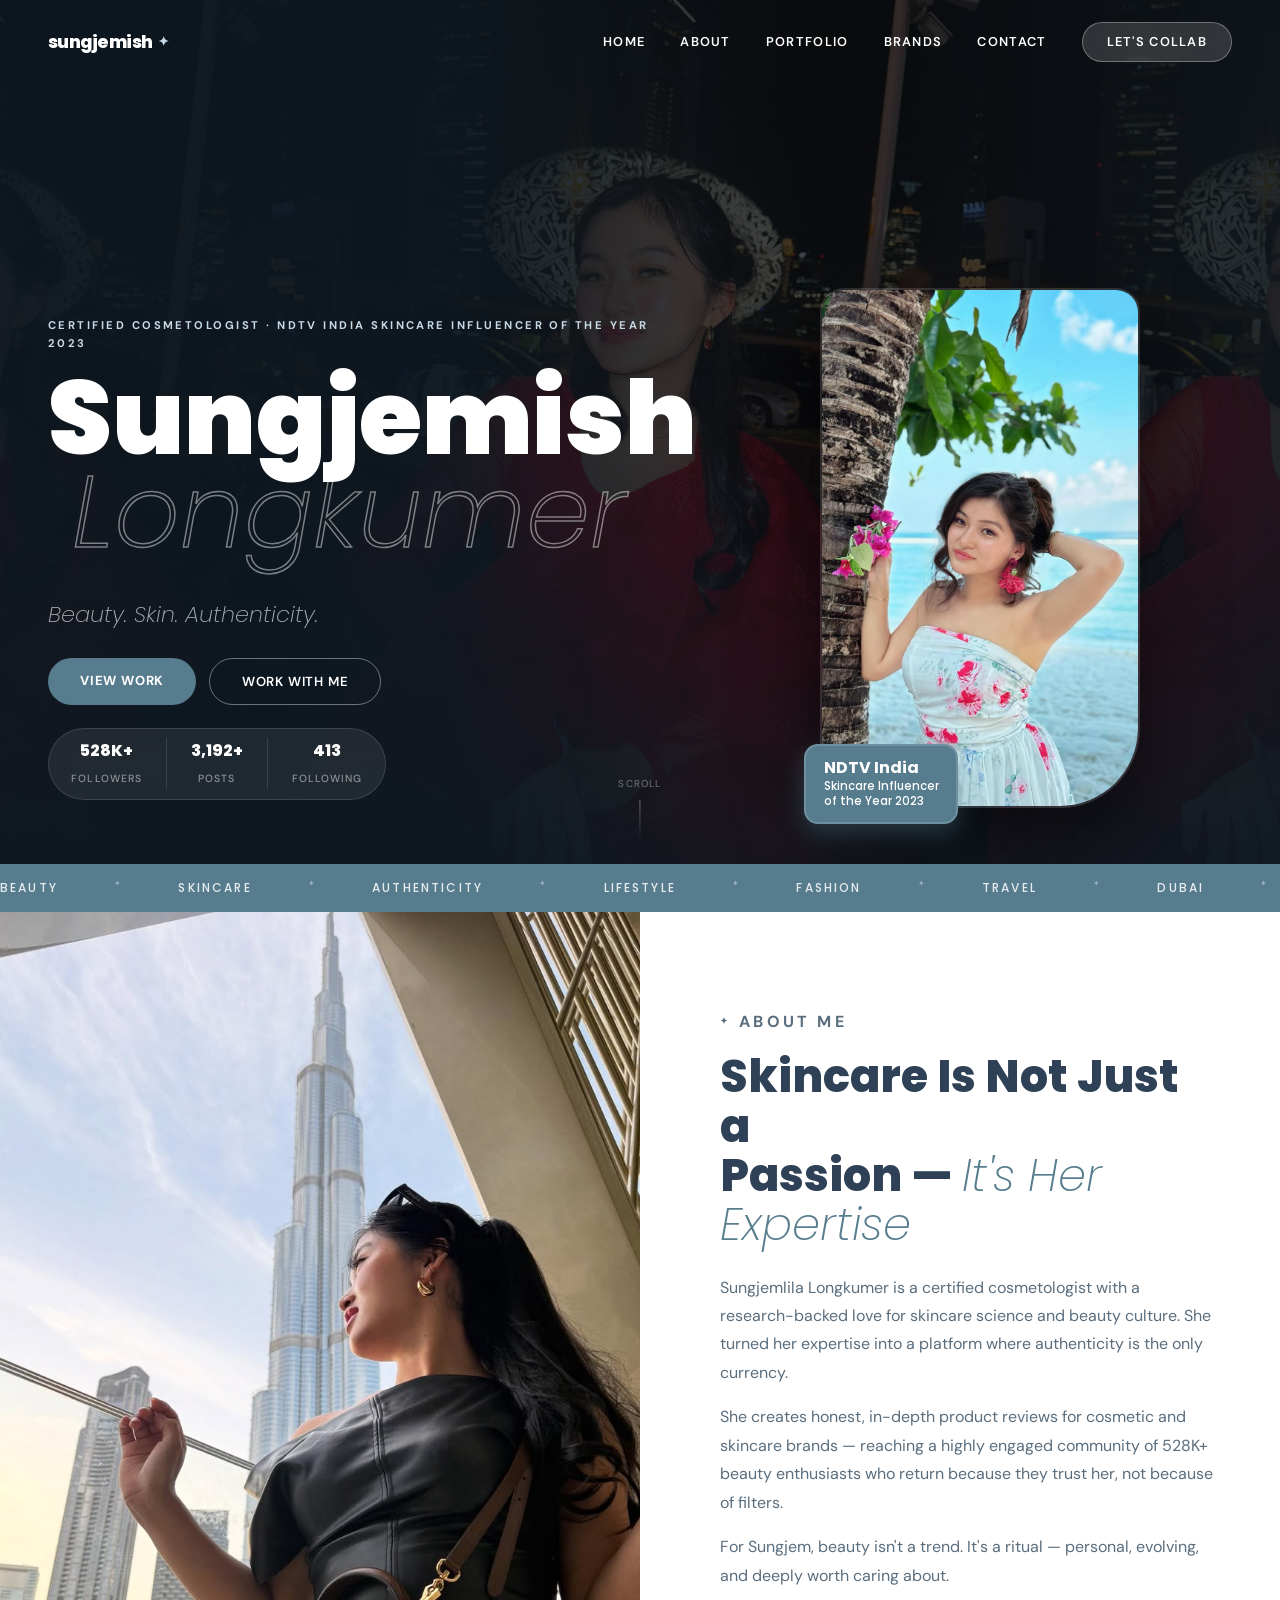
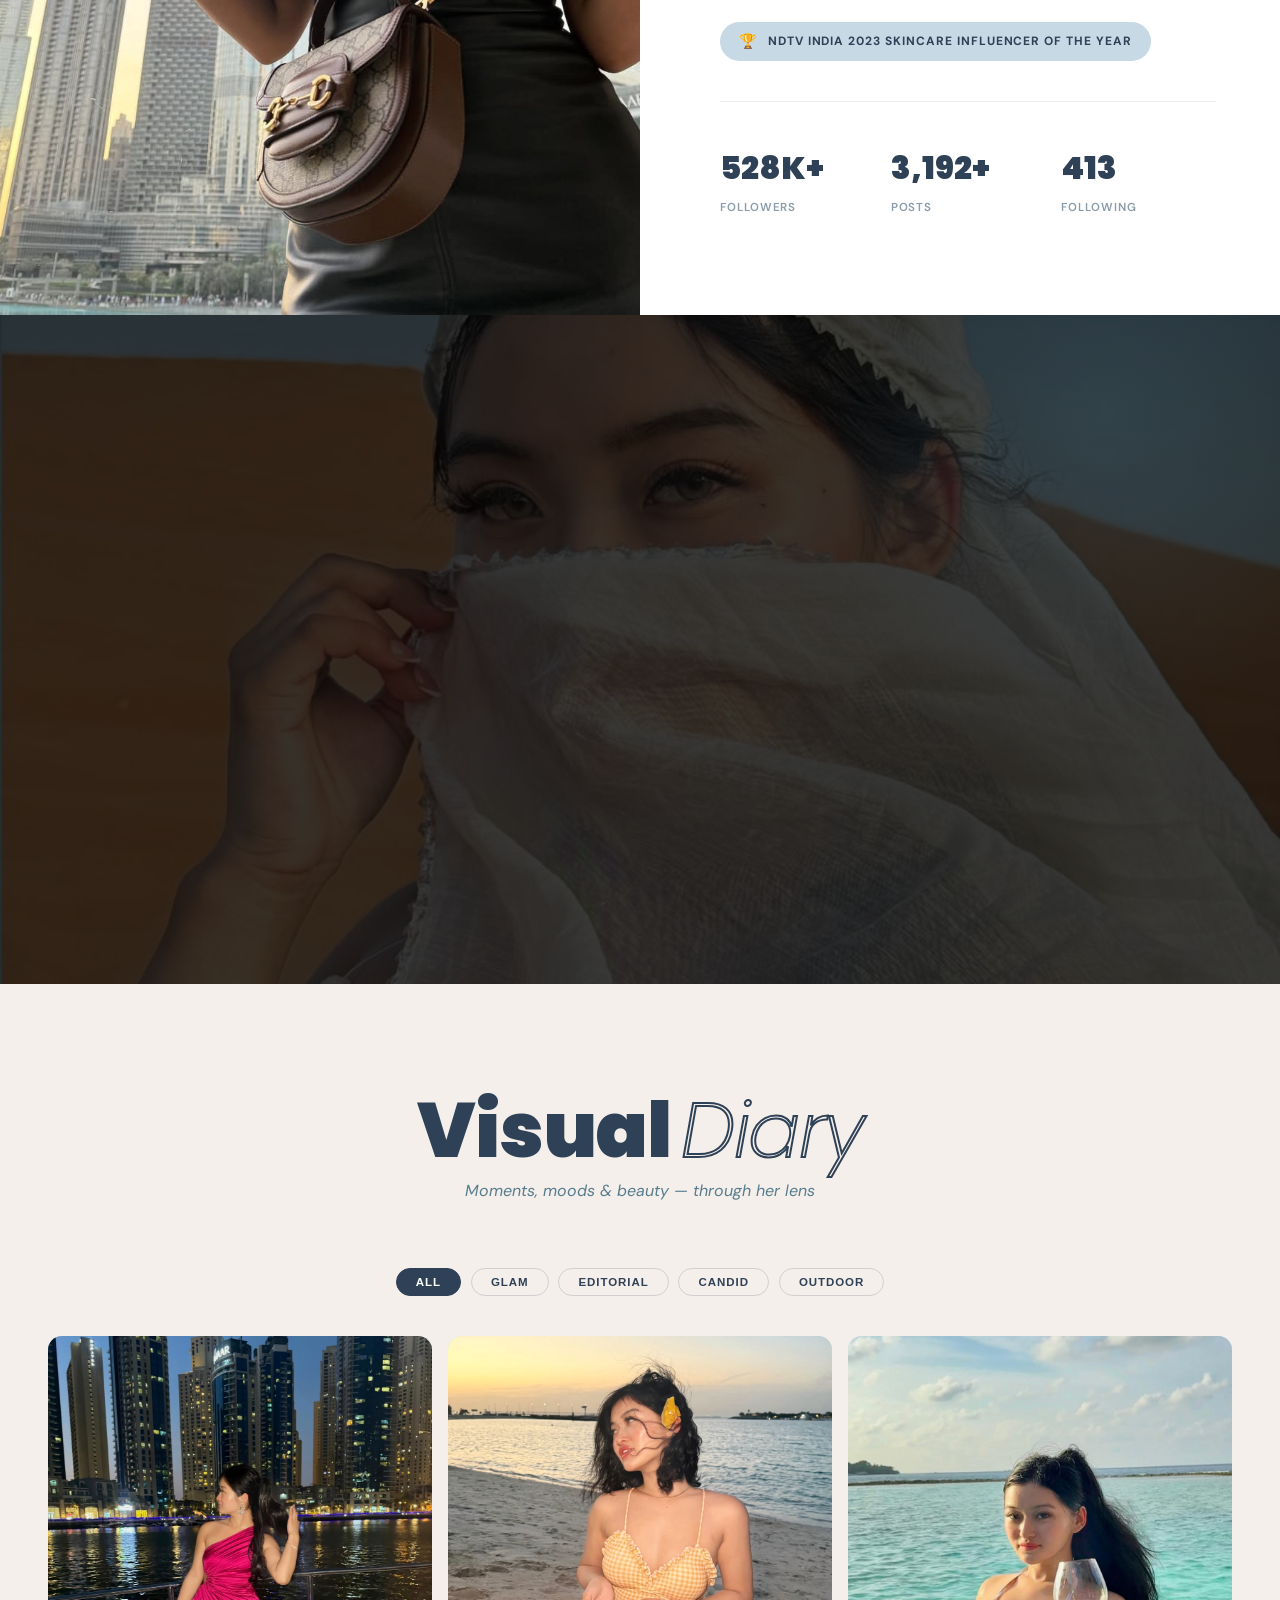
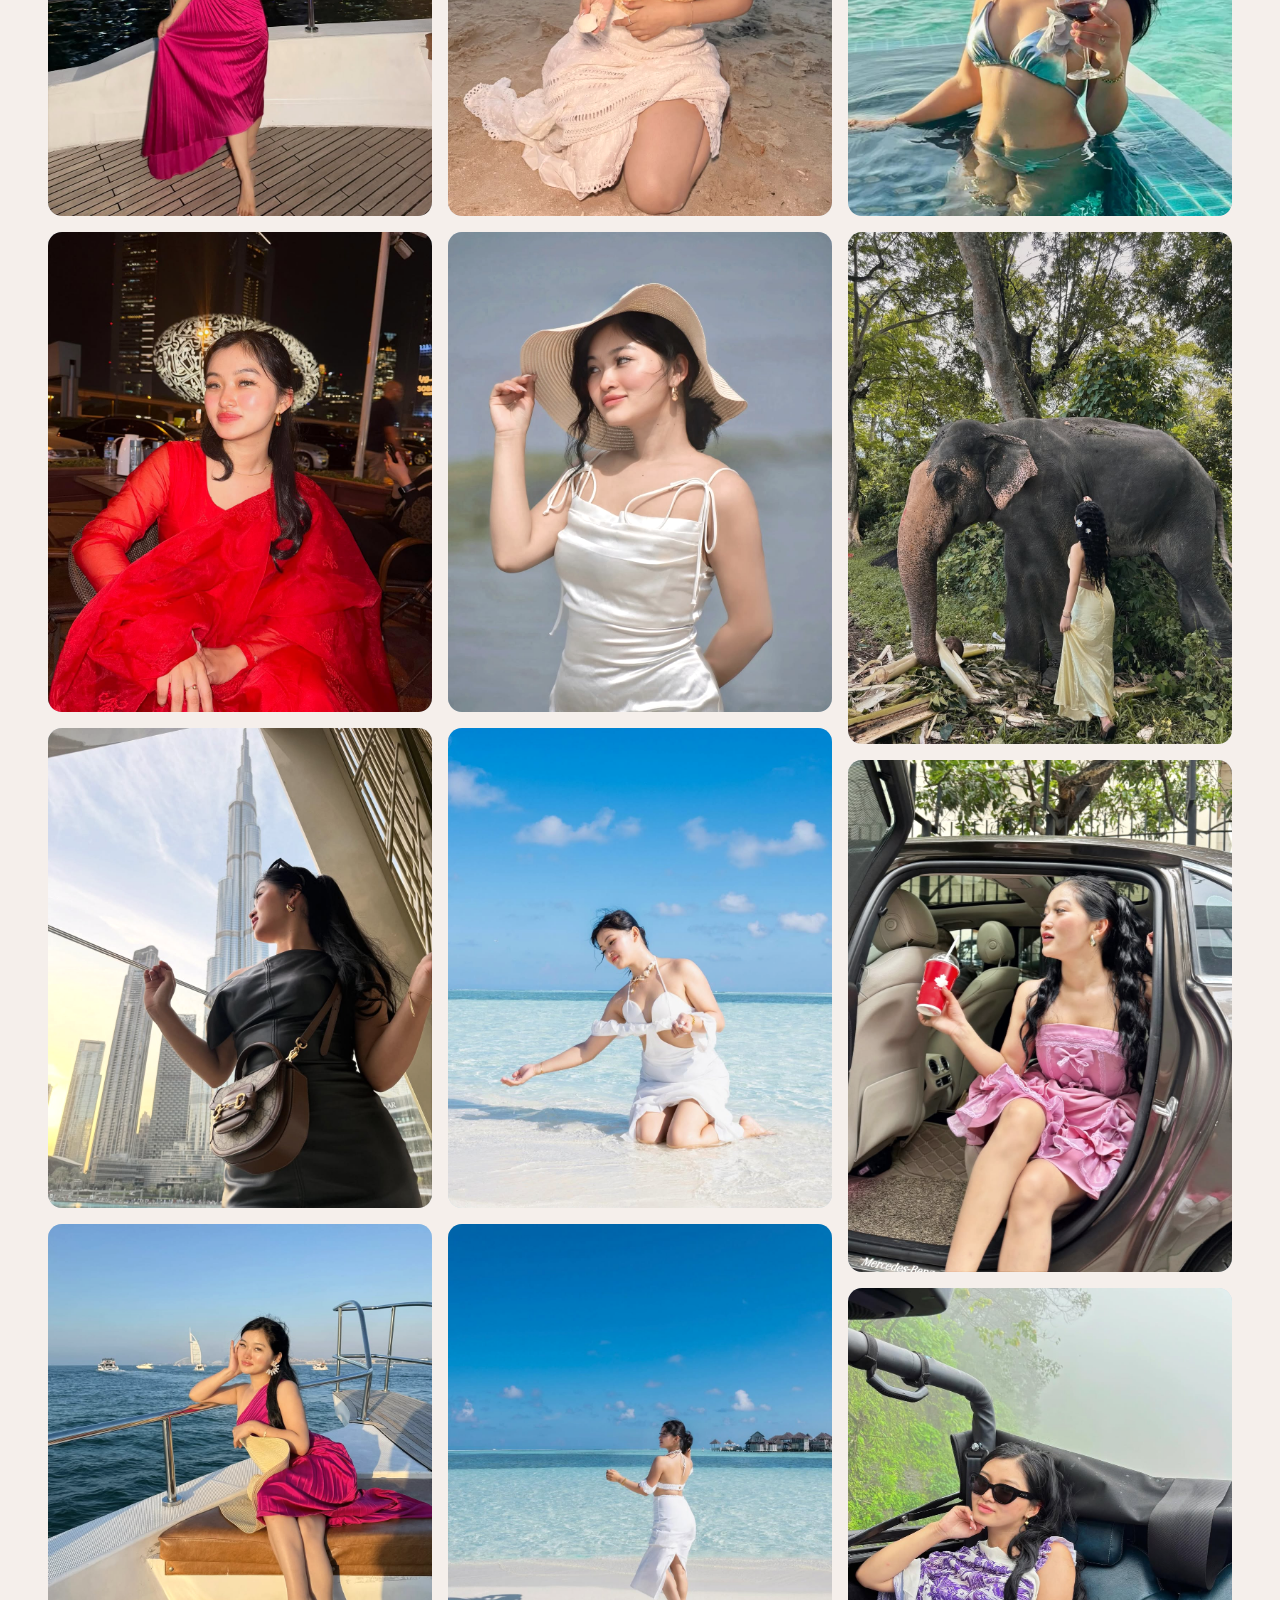
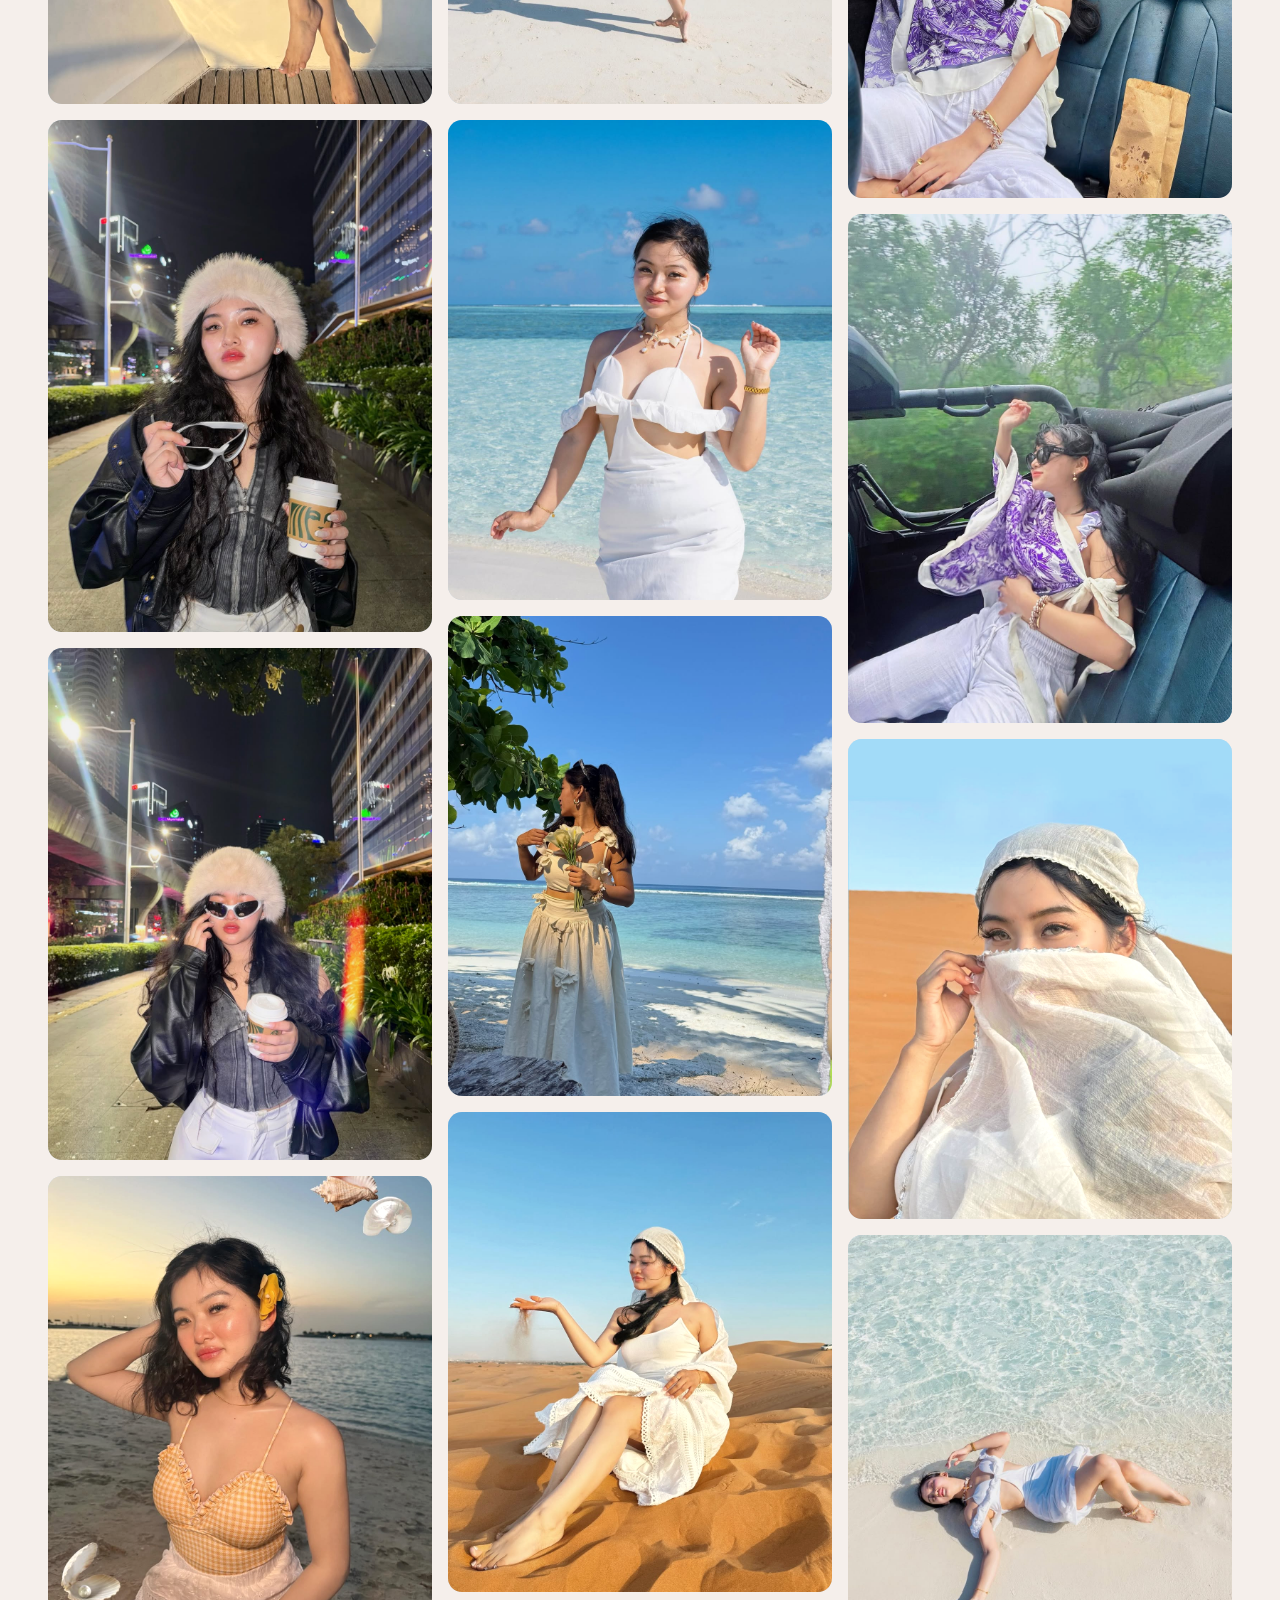
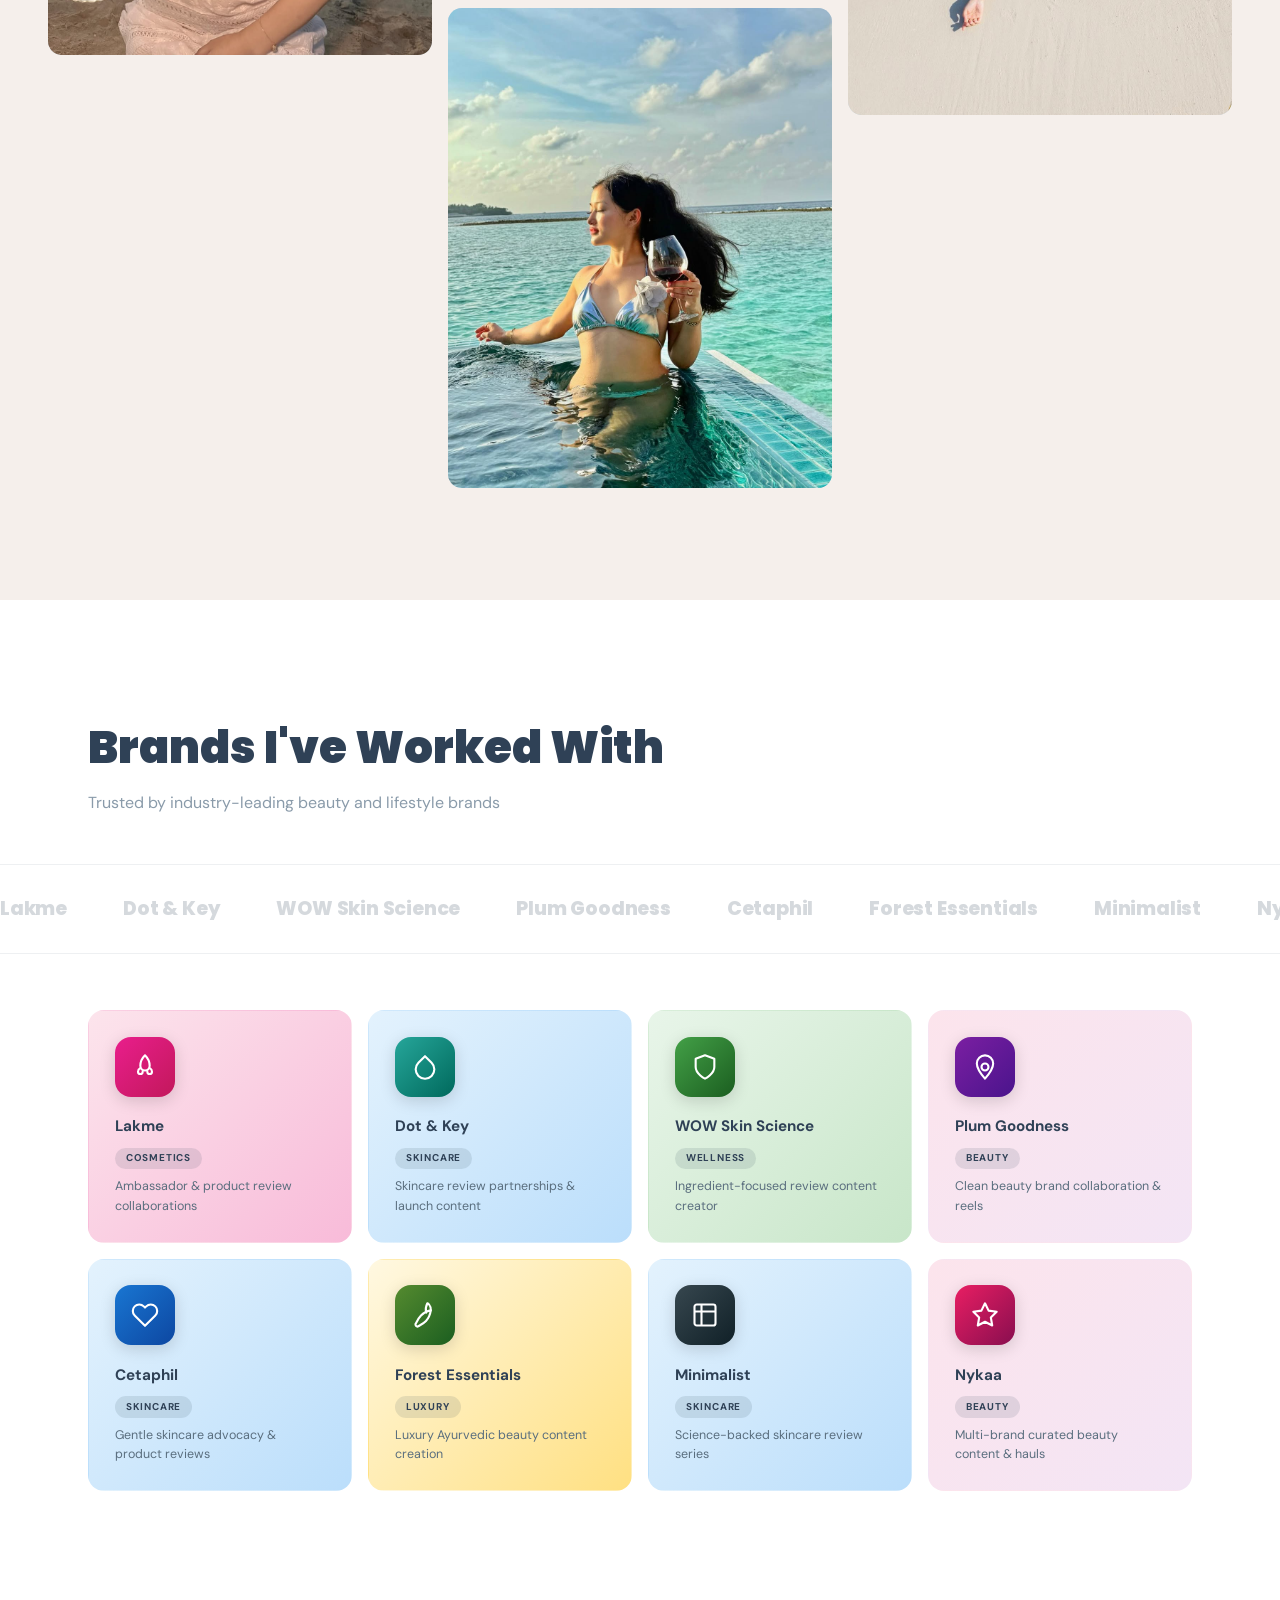
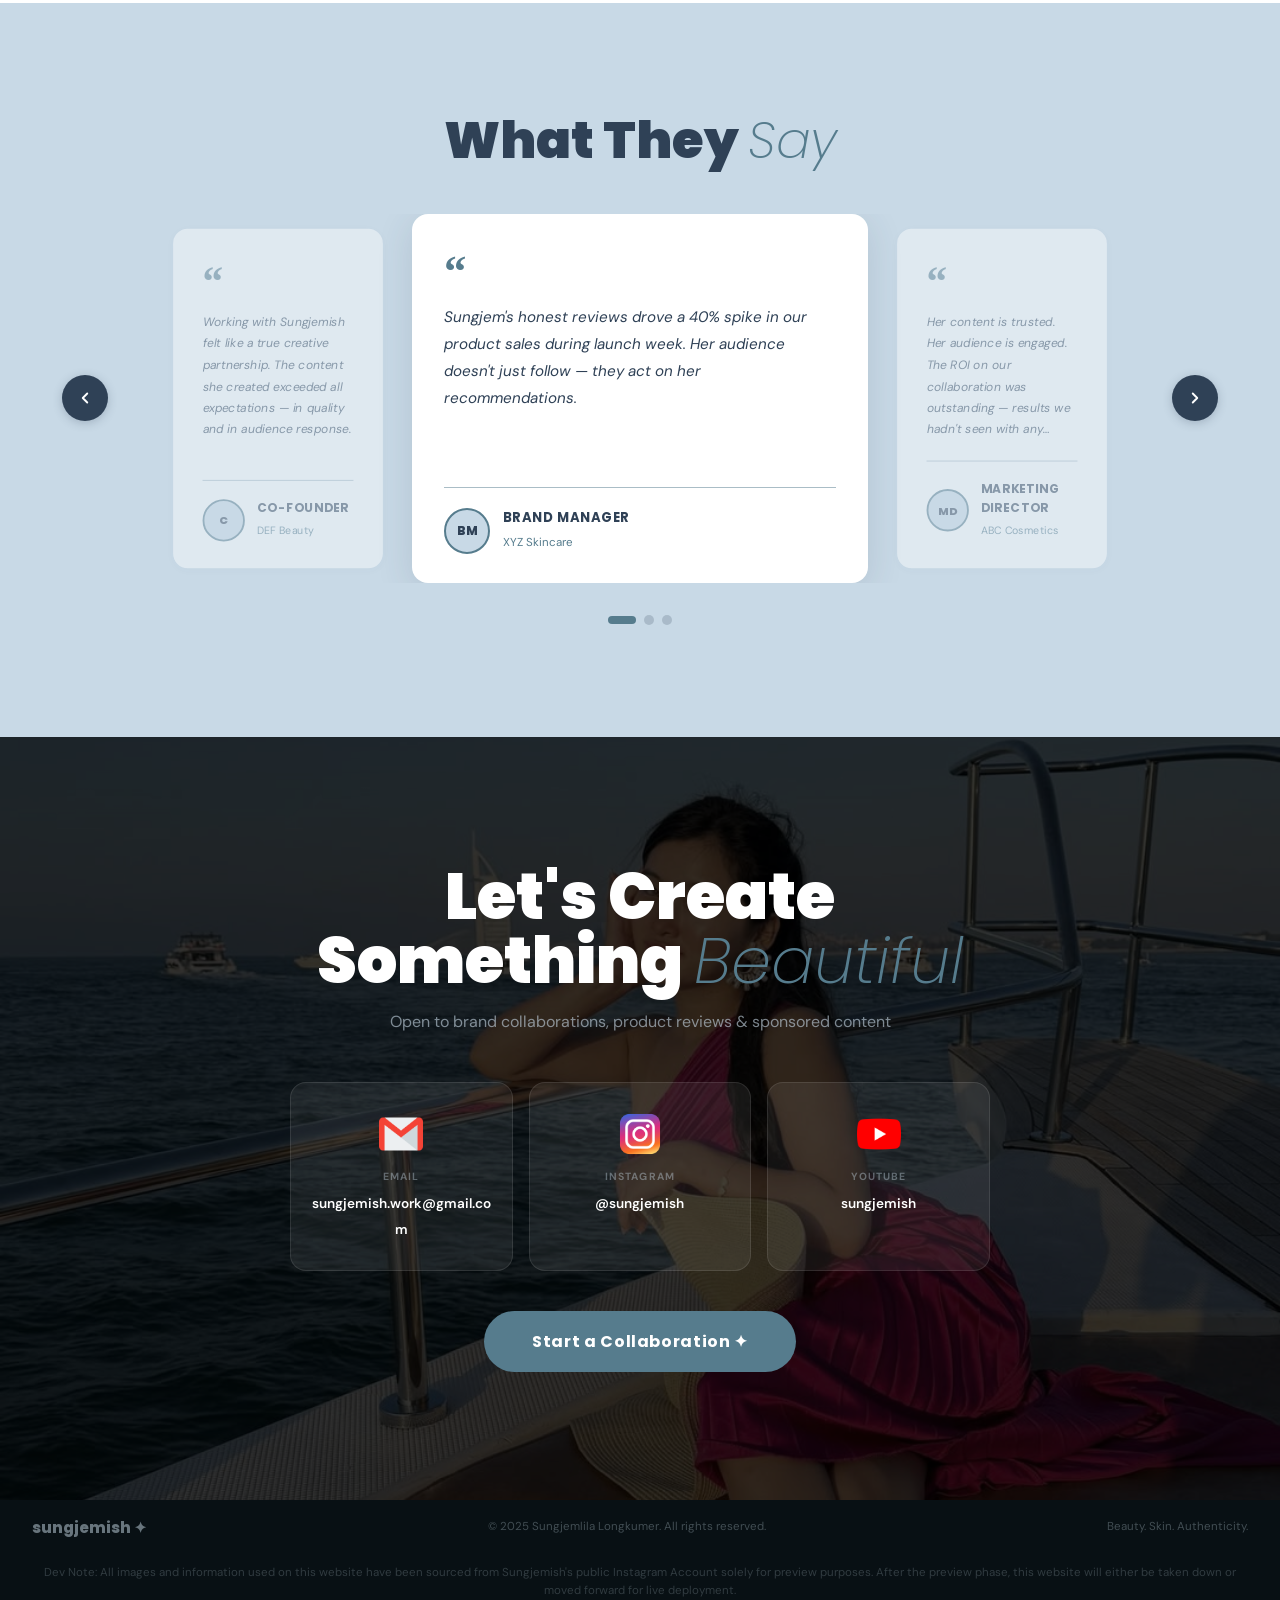
==== index.html @ 05f6ac66 "first commit" ====
<!DOCTYPE html>
<!-- ============================================================
  SUNGJEMISH — Rebuilt: Modern · Alive · Editorial
  Image naming: assets/dark-1.jpg, assets/light-1.jpg, assets/fog-1.jpg, assets/evening-1.jpg
  CUSTOMIZE: CONFIG object near top of script.js
  ============================================================ -->
<html lang="en">
<head>
<meta charset="UTF-8">
<meta name="viewport" content="width=device-width, initial-scale=1.0">
<meta name="description" content="Sungjemlila Longkumer @sungjemish — Certified Cosmetologist, NDTV India 2023 Skincare Influencer of the Year. 528K+ followers. Open to brand collaborations.">
<title>sungjemish ✦</title>
<link rel="preconnect" href="https://fonts.googleapis.com">
<link rel="preconnect" href="https://fonts.gstatic.com" crossorigin>
<link href="https://fonts.googleapis.com/css2?family=DM+Sans:ital,opsz,wght@0,9..40,300;0,9..40,400;0,9..40,500;0,9..40,600;1,9..40,300;1,9..40,400&family=Poppins:ital,wght@0,200;0,400;0,700;0,800;0,900;1,200;1,700&display=swap" rel="stylesheet">
<link rel="stylesheet" href="https://cdn.jsdelivr.net/npm/swiper@11/swiper-bundle.min.css">
<link rel="stylesheet" href="styles.css">
</head>
<body>

<div id="cursor"></div>
<div id="cursor-ring"></div>

<!-- COLLAB MODAL -->
<div class="modal-backdrop" id="collabModal">
  <div class="modal-box">
    <button class="modal-close" id="modalClose" aria-label="Close">✕</button>
    <div id="modalForm">
      <h3>Start a Collaboration ✦</h3>
      <p class="modal-sub">Tell me about your brand and what you have in mind — I'll get back within 48 hours.</p>
      <div class="form-row">
        <div class="form-group">
          <label>Your Name</label>
          <input type="text" id="mName" placeholder="Jane Smith" autocomplete="name">
        </div>
        <div class="form-group">
          <label>Brand Name</label>
          <input type="text" id="mBrand" placeholder="Your Brand">
        </div>
      </div>
      <div class="form-group">
        <label>Email Address</label>
        <input type="email" id="mEmail" placeholder="hello@yourbrand.com" autocomplete="email">
      </div>
      <div class="form-group">
        <label>Collaboration Type</label>
        <select id="mType">
          <option value="">Select a type…</option>
          <option>Paid Product Review</option>
          <option>Brand Ambassador</option>
          <option>Sponsored Content (Reels/Stories)</option>
          <option>Event Appearance</option>
          <option>Other</option>
        </select>
      </div>
      <div class="form-group">
        <label>Tell Me More</label>
        <textarea id="mMsg" placeholder="What's the product, campaign goal, timeline or budget?"></textarea>
      </div>
      <button class="btn-modal-submit" id="modalSubmit">Send Proposal ✦</button>
    </div>
    <div class="modal-success" id="modalSuccess">
      <div class="success-icon">✦</div>
      <h4>Message Sent!</h4>
      <p>Thank you for reaching out. Sungjemish will be in touch within 48 hours.</p>
    </div>
  </div>
</div>

<!-- MOBILE OVERLAY -->
<div class="mobile-overlay" id="mobileOverlay">
  <a href="#home" onclick="closeMob()">Home</a>
  <a href="#about" onclick="closeMob()">About</a>
  <a href="#portfolio" onclick="closeMob()">Portfolio</a>
  <a href="#brands" onclick="closeMob()">Brands</a>
  <a href="#contact" onclick="closeMob()">Contact</a>
</div>

<!-- NAV -->
<nav id="nav">
  <div class="nav-logo">sungjemish<span class="nav-badge"> ✦</span></div>
  <div class="nav-links">
    <a href="#home">Home</a>
    <a href="#about">About</a>
    <a href="#portfolio">Portfolio</a>
    <a href="#brands">Brands</a>
    <a href="#contact">Contact</a>
    <a href="#contact" class="nav-collab">Let's Collab</a>
  </div>
  <button class="burger" id="burger" aria-label="Menu">
    <span></span><span></span><span></span>
  </button>
</nav>

<!-- HERO -->
<section id="home">
  <div class="hero-bg-img" id="heroBg"></div>
  <div class="hero-gradient"></div>

  <!-- Left: Text content -->
  <div class="hero-name-block">
    <p class="hero-eyebrow">Certified Cosmetologist · NDTV India Skincare Influencer of the Year 2023</p>
    <span class="hero-name-first">Sungjemish</span>
    <span class="hero-name-last">Longkumer</span>
    <p class="hero-tagline">Beauty. Skin. <em style="font-style:italic">Authenticity.</em></p>
    <div class="hero-ctas">
      <a href="#portfolio" class="btn-hero-primary">View Work</a>
      <a href="#contact" class="btn-hero-outline">Work With Me</a>
    </div>
    <div class="hero-stats-pill">
      <div class="h-stat"><strong>528K+</strong><span>Followers</span></div>
      <div class="h-stat" style="border-left:1px solid rgba(255,255,255,.12);padding-left:1.5rem"><strong>3,192+</strong><span>Posts</span></div>
      <div class="h-stat" style="border-left:1px solid rgba(255,255,255,.12);padding-left:1.5rem"><strong>413</strong><span>Following</span></div>
    </div>
  </div>

  <!-- Right: Floating portrait -->
  <div class="hero-right-col">
    <div class="hero-photo-frame">
      <img src="assets/light-27.jpg" alt="Sungjemlila Longkumer">
      <div class="hero-photo-badge">
        <strong>NDTV India</strong>
        Skincare Influencer<br>of the Year 2023
      </div>
    </div>
  </div>

  <div class="hero-scroll-hint">
    <span>Scroll</span>
    <div class="scroll-line"></div>
  </div>
</section>

<!-- MARQUEE — immediately below hero, visible without scrolling -->
<div class="marquee-strip">
  <div class="marquee-inner" id="marqueeInner"></div>
</div>

<!-- ABOUT -->
<section id="about">
  <div class="about-image-col reveal">
    <img id="about-img" src="assets/light-20.jpg" alt="Sungjemlila Longkumer portrait" loading="lazy">
  </div>
  <div class="about-text-col">
    <p class="s-eyebrow reveal">About Me</p>
    <h2 class="reveal">Skincare Is Not Just a<br>Passion — <em>It's Her Expertise</em></h2>
    <p class="reveal">Sungjemlila Longkumer is a certified cosmetologist with a research-backed love for skincare science and beauty culture. She turned her expertise into a platform where authenticity is the only currency.</p>
    <p class="reveal">She creates honest, in-depth product reviews for cosmetic and skincare brands — reaching a highly engaged community of 528K+ beauty enthusiasts who return because they trust her, not because of filters.</p>
    <p class="reveal">For Sungjem, beauty isn't a trend. It's a ritual — personal, evolving, and deeply worth caring about.</p>
    <div class="reveal"><span class="about-award">NDTV India 2023 Skincare Influencer of the Year</span></div>
    <div class="about-stats reveal" id="aboutStats"></div>
  </div>
</section>

<!-- SERVICES -->
<section id="services" class="section">
  <div class="services-bg-img"></div>
  <div class="services-head reveal">
    <h2>What I <em>Offer</em></h2>
    <p>Collaborating with brands that believe in honest, authentic beauty storytelling.</p>
  </div>
  <div class="services-grid" id="servicesGrid"></div>
</section>

<!-- PORTFOLIO -->
<section id="portfolio">
  <div class="gallery-head reveal">
    <h2>Visual <em>Diary</em></h2>
    <p>Moments, moods &amp; beauty — through her lens</p>
  </div>
  <div class="gallery-filters reveal" id="galleryFilters"></div>
  <div class="masonry" id="masonryGrid"></div>
  <!-- Mobile gallery swiper -->
  <div class="swiper mobile-gallery-swiper" id="mobileGallerySwiper">
    <div class="swiper-wrapper" id="mobileGalleryWrapper"></div>
  </div>
  <div class="mobile-gallery-pagination" id="mobileGalleryPagination"></div>
</section>

<!-- BRANDS -->
<section id="brands">
  <div class="brands-inner">
    <div class="section-head reveal">
      <h2>Brands I've Worked With</h2>
      <p>Trusted by industry-leading beauty and lifestyle brands</p>
    </div>
  </div>
  <div class="brands-marquee-wrap reveal">
    <div class="brands-marquee-track" id="brandMarqueeTrack"></div>
  </div>
  <div class="brands-grid reveal" id="brandsGrid"></div>
</section>

<!-- TESTIMONIALS -->
<section id="testimonials">
  <div class="test-head reveal">
    <h2>What They <em>Say</em></h2>
  </div>
  <div class="testi-stage-wrapper reveal">
    <button class="testi-arrow" id="testiPrev" aria-label="Previous">
      <svg viewBox="0 0 24 24"><polyline points="15 18 9 12 15 6"/></svg>
    </button>
    <div class="testi-stage" id="testiStage"></div>
    <button class="testi-arrow" id="testiNext" aria-label="Next">
      <svg viewBox="0 0 24 24"><polyline points="9 18 15 12 9 6"/></svg>
    </button>
  </div>
  <div class="testi-dots" id="testiDots"></div>
</section>

<!-- CONTACT -->
<section id="contact">
  <div class="contact-bg-img"></div>
  <div class="contact-inner">
    <h2 class="reveal">Let's Create Something <em>Beautiful</em></h2>
    <p class="sub reveal">Open to brand collaborations, product reviews &amp; sponsored content</p>
    <div class="contact-options reveal" id="contactOptions"></div>
    <button class="btn-collab reveal" id="openCollabModal">Start a Collaboration ✦</button>
  </div>
</section>

<footer>
  <span class="footer-logo">sungjemish ✦</span>
  <p>© 2025 Sungjemlila Longkumer. All rights reserved.</p>
  <p>Beauty. Skin. Authenticity.</p>

  <div class="footer-dev-note">
    <p>
      Dev Note: All images and information used on this website have been sourced
      from Sungjemish's public <a href="https://www.instagram.com/sungjemish/?hl=en">Instagram Account</a> solely for preview purposes.
      After the preview phase, this website will either be taken down or moved
      forward for live deployment.
    </p>
  </div>
</footer>

<script src="https://cdn.jsdelivr.net/npm/swiper@11/swiper-bundle.min.js"></script>
<script src="script.js"></script>
</body>
</html>
---- styles.css ----
/* ============================================================
  SUNGJEMISH — Rebuilt: Modern · Alive · Editorial
  Image naming: assets/dark-1.jpg, assets/light-1.jpg, assets/fog-1.jpg, assets/evening-1.jpg
  ============================================================ */

/* ── TOKENS ── */
:root{
  --navy:#2F4156; --teal:#567C8D; --sky:#C8D9E6;
  --beige:#F5EFEB; --white:#FFFFFF;
  --f-display:'Poppins',sans-serif; --f-body:'DM Sans',sans-serif;
  --ease-out:cubic-bezier(0.16,1,0.3,1);
}
*,*::before,*::after{box-sizing:border-box;margin:0;padding:0}
html{scroll-behavior:smooth;font-size:16px;}
body{font-family:var(--f-body);background:var(--beige);color:var(--navy);overflow-x:hidden;line-height:1.6}
img{max-width:100%;display:block}
a{text-decoration:none;color:inherit}



/* ── NAV ── */
#nav{
  position:fixed;top:0;left:0;right:0;z-index:100;
  display:flex;align-items:center;justify-content:space-between;
  padding:1.4rem 3rem;
  transition:background .4s,backdrop-filter .4s;
}
/* Pre-scroll: white text over dark hero */
#nav:not(.scrolled) .nav-logo{color:var(--white)}
#nav:not(.scrolled) .nav-badge{color:var(--sky)}
#nav:not(.scrolled) .nav-links a{color:var(--white)}
#nav:not(.scrolled) .nav-links a::after{background:var(--sky)}
#nav:not(.scrolled) .nav-collab{background:rgba(255,255,255,.15);color:var(--white);border:1px solid rgba(255,255,255,.3);backdrop-filter:blur(8px)}
#nav:not(.scrolled) .burger span{background:var(--white)}
#nav.scrolled{background:rgba(245,239,235,.92);backdrop-filter:blur(18px);box-shadow:0 1px 0 rgba(47,65,86,.07)}
.nav-logo{
  font-family:var(--f-display);font-weight:800;font-size:1.1rem;
  color:var(--navy);letter-spacing:-.03em;
  display:flex;align-items:center;gap:.3rem;
  transition:color .4s;
}
.nav-badge{color:var(--teal);font-size:.8rem;transition:color .4s}
.nav-links{display:flex;align-items:center;gap:2.2rem}
.nav-links a{
  font-size:.8rem;font-weight:600;
  text-transform:uppercase;letter-spacing:.1em;
  position:relative;
  transition:color .4s;
}
.nav-links a::after{
  content:'';position:absolute;bottom:0;left:0;width:100%;height:1.5px;
  background:var(--teal);transform:scaleX(0);transform-origin:left;
  transition:transform .25s,background .4s;
}
.nav-links a:hover::after{transform:scaleX(1)}
.nav-collab{
  padding:.55rem 1.5rem;border-radius:999px;
  background:var(--navy);color:var(--white);
  font-size:.8rem;font-weight:700;letter-spacing:.06em;text-transform:uppercase;
  transition:background .2s,transform .2s,border .4s;
}
.nav-collab:hover{background:var(--teal);transform:translateY(-2px)}
.burger{display:none;flex-direction:column;gap:5px;padding:6px}
.burger span{display:block;width:22px;height:2px;background:var(--navy);border-radius:2px;transition:all .3s}
.burger.open span:nth-child(1){transform:translateY(7px) rotate(45deg)}
.burger.open span:nth-child(2){opacity:0}
.burger.open span:nth-child(3){transform:translateY(-7px) rotate(-45deg)}
.mobile-overlay{
  position:fixed;inset:0;z-index:99;
  background:var(--beige);
  display:flex;flex-direction:column;align-items:center;justify-content:center;gap:2rem;
  opacity:0;pointer-events:none;transition:opacity .3s;
}
.mobile-overlay.open{opacity:1;pointer-events:all}
.mobile-overlay a{
  font-family:var(--f-display);font-size:2.5rem;font-weight:800;color:var(--navy);
  opacity:0;transform:translateY(20px);transition:opacity .3s,transform .3s,color .2s;
}
.mobile-overlay.open a{opacity:1;transform:none}
.mobile-overlay a:hover{color:var(--teal)}
.mobile-overlay a:nth-child(1){transition-delay:.06s}
.mobile-overlay a:nth-child(2){transition-delay:.12s}
.mobile-overlay a:nth-child(3){transition-delay:.18s}
.mobile-overlay a:nth-child(4){transition-delay:.24s}
.mobile-overlay a:nth-child(5){transition-delay:.30s}

/* ── HERO ── */
#home{
  position:relative;height:96svh;overflow:hidden;
  display:grid;grid-template-columns:55% 45%;
  background:#0d1821;
}
.hero-bg-img{
  position:absolute;inset:0;
  background-image:url('assets/dark-1.jpg');
  background-size:contain;background-position: center;
  filter:brightness(.4) saturate(1.1);
}

.hero-gradient{
  position:absolute;inset:0;
  background:linear-gradient(to right, rgba(13,24,33,.9) 35%, rgba(13,24,33,.3) 65%, rgba(13,24,33,.75) 100%),
             linear-gradient(to top, rgba(13,24,33,.8) 0%, transparent 50%);
}

/* Left content column */
.hero-name-block{
  position:relative;z-index:2;
  padding:0 3rem 4rem;
  grid-column:1;
  display:flex;flex-direction:column;
  justify-content:flex-end;
  pointer-events:none;
}
.hero-eyebrow{
  font-size:.7rem;font-weight:700;
  color:var(--sky);letter-spacing:.22em;text-transform:uppercase;
  margin-bottom:1.2rem;
  opacity:0;animation:fadeUp .8s .3s var(--ease-out) forwards;
  display:flex;align-items:center;gap:.6rem;
}
.hero-name-first{
  font-family:var(--f-display);font-weight:900;
  font-size:clamp(3.5rem,8vw,7.5rem);
  color:var(--white);line-height:.9;
  opacity:0;animation:fadeUp .9s .5s var(--ease-out) forwards;
  display:block;
}
.hero-name-last{
  font-family:var(--f-display);font-weight:200;font-style:italic;
  font-size:clamp(3.5rem,8vw,7.5rem);
  color:transparent;
  -webkit-text-stroke:1.5px rgba(255,255,255,.45);
  line-height:.9;margin-left:1.5rem;margin-bottom:2.5rem;
  opacity:0;animation:fadeUp .9s .7s var(--ease-out) forwards;
  display:block;
}
.hero-tagline{
  font-family:var(--f-display);font-style:italic;font-weight:200;
  font-size:clamp(1rem,1.8vw,1.4rem);
  color:rgba(255,255,255,.65);margin-bottom:1.6rem;
  opacity:0;animation:fadeUp .8s .85s var(--ease-out) forwards;
}
.hero-ctas{
  display:flex;gap:.8rem;flex-wrap:wrap;pointer-events:all;
  opacity:0;animation:fadeUp .8s .95s var(--ease-out) forwards;
}
.btn-hero-primary{
  padding:.75rem 2rem;border-radius:999px;
  background:var(--teal);color:var(--white);
  font-size:.82rem;font-weight:700;letter-spacing:.06em;text-transform:uppercase;
  transition:transform .2s,box-shadow .2s;
}
.btn-hero-primary:hover{transform:translateY(-3px);box-shadow:0 12px 28px rgba(86,124,141,.45)}
.btn-hero-outline{
  padding:.75rem 2rem;border-radius:999px;
  border:1.5px solid rgba(255,255,255,.4);color:var(--white);
  font-size:.82rem;font-weight:600;letter-spacing:.06em;text-transform:uppercase;
  transition:border-color .2s,transform .2s,background .2s;
}
.btn-hero-outline:hover{border-color:var(--white);background:rgba(255,255,255,.1);transform:translateY(-3px)}

/* Stats pill — separated from CTAs, bottom-left */
.hero-stats-pill{
  display:flex;gap:1.5rem;
  background:rgba(255,255,255,.08);backdrop-filter:blur(12px);
  border:1px solid rgba(255,255,255,.12);
  border-radius:999px;padding:.6rem 1.4rem;
  pointer-events:all;margin-top:1.4rem;
  opacity:0;animation:fadeUp .8s 1.1s var(--ease-out) forwards;
  align-self:flex-start;
}
.h-stat{text-align:center}
.h-stat strong{font-family:var(--f-display);font-size:1rem;font-weight:800;color:var(--white);display:block}
.h-stat span{font-size:.65rem;font-weight:500;color:rgba(255,255,255,.5);text-transform:uppercase;letter-spacing:.1em}

/* Right image column */
.hero-right-col{
  position:relative;z-index:2;
  display:flex;align-items:flex-end;justify-content:center;
  padding:0 2.5rem 3.5rem 1rem;
  pointer-events:none;
  opacity:0;animation:fadeUp .9s 1s var(--ease-out) forwards;
}
.hero-photo-frame{
  position:relative;width:100%;max-width:320px;
}
.hero-photo-frame img{
  width:100%;height:520px;object-fit:cover;object-position:center top;
  border-radius:24px 24px 80px 24px;
  border:2px solid rgba(255,255,255,.12);
  box-shadow:0 30px 80px rgba(0,0,0,.5);
  display:block;
}
.hero-photo-badge{
  position:absolute;bottom:-1rem;left:-1rem;
  background:var(--teal);color:var(--white);
  border-radius:14px;padding:.8rem 1.1rem;
  font-family:var(--f-display);font-size:.72rem;font-weight:500;
  box-shadow:0 8px 24px rgba(86,124,141,.4);
  border:2px solid rgba(255,255,255,.15);
  line-height:1.3;
}
.hero-photo-badge strong{display:block;font-size:1rem}

/* Scroll hint — bottom center, not overlapping stats */
.hero-scroll-hint{
  position:absolute;bottom:1.5rem;left:50%;transform:translateX(-50%);z-index:3;
  display:flex;flex-direction:column;align-items:center;gap:.5rem;
  opacity:0;animation:fadeIn 1s 1.6s forwards;
}
.hero-scroll-hint span{font-size:.62rem;color:rgba(255,255,255,.4);text-transform:uppercase;letter-spacing:.12em}
.scroll-line{width:1px;height:40px;background:linear-gradient(to bottom,rgba(255,255,255,.4),transparent);animation:scrollPulse 2s 1.6s infinite}
@keyframes scrollPulse{0%,100%{opacity:.4;transform:scaleY(1)}50%{opacity:1;transform:scaleY(1.15)}}
@keyframes fadeUp{from{opacity:0;transform:translateY(30px)}to{opacity:1;transform:translateY(0)}}
@keyframes fadeIn{from{opacity:0}to{opacity:1}}

/* ── MARQUEE STRIP — visible without scrolling ── */
.marquee-strip{
  background:var(--teal);overflow:hidden;
  padding:.9rem 0;
}
.marquee-inner{
  display:flex;gap:3.5rem;width:max-content;
  animation:marquee 20s linear infinite;
}
.marquee-inner span{
  font-family:var(--f-display);font-size:.75rem;font-weight:500;
  color:var(--white);text-transform:uppercase;letter-spacing:.18em;
  white-space:nowrap;opacity:.85;
}
.marquee-inner span.dot{opacity:.4;font-size:.5rem}
@keyframes marquee{from{transform:translateX(0)}to{transform:translateX(-50%)}}

/* ── SECTION BASE ── */
.section{padding:7rem 3rem}
.s-eyebrow{
  font-size:.65rem;font-weight:700;color:var(--teal);
  text-transform:uppercase;letter-spacing:.2em;
  margin-bottom:.8rem;display:flex;align-items:center;gap:.5rem;
}
.s-eyebrow::before{content:'✦';font-size:.55rem}
.reveal{opacity:0;transform:translateY(28px);transition:opacity .75s var(--ease-out),transform .75s var(--ease-out)}
.reveal.vis{opacity:1;transform:none}

/* ── ABOUT ── */
#about{
  background:var(--white);padding:0;
  display:grid;grid-template-columns:1fr 1fr;min-height:90vh;overflow:hidden;
}
.about-image-col{position:relative;overflow:hidden}
.about-image-col img{
  width:100%;height:100%;object-fit:cover;object-position:center top;
  filter:brightness(1.02) saturate(.95);
  transition:transform .8s var(--ease-out);
}
.about-image-col:hover img{transform:scale(1.04)}
.about-text-col{
  display:flex;flex-direction:column;justify-content:center;
  padding:6rem 4rem 6rem 5rem;background:var(--white);
}
.about-text-col h2{
  font-family:var(--f-display);font-size:clamp(2rem,3.5vw,3rem);
  font-weight:800;color:var(--navy);line-height:1.1;margin-bottom:1.5rem;
}
.about-text-col h2 em{font-style:italic;font-weight:200;color:var(--teal)}
.about-text-col p{font-size:1rem;color:#5a6e7e;line-height:1.78;margin-bottom:1rem}
.about-award{
  display:inline-flex;align-items:center;gap:.6rem;
  background:var(--sky);border-radius:999px;
  padding:.5rem 1.2rem;margin-top:1rem;
  font-size:.75rem;font-weight:700;color:var(--navy);
  text-transform:uppercase;letter-spacing:.08em;
}
.about-award::before{content:'🏆';font-size:.9rem}
.about-stats{display:grid;grid-template-columns:repeat(3,1fr);gap:1rem;margin-top:2.5rem;padding-top:2.5rem;border-top:1px solid rgba(47,65,86,.1)}
.a-stat strong{font-family:var(--f-display);font-size:2rem;font-weight:900;color:var(--navy);display:block}
.a-stat span{font-size:.72rem;color:#8a9baa;text-transform:uppercase;letter-spacing:.08em;font-weight:600}

/* ── SERVICES — vivid redesign ── */
#services{
  background:#0d1821;
  position:relative;overflow:hidden;
}
.services-bg-img{
  position:absolute;inset:0;
  background-image:url('assets/light-9.jpg');
  background-size:cover;background-position:right;
  filter:brightness(.22) saturate(.9);
  z-index:0;
}
#services::before{
  content:'';position:absolute;top:-30%;right:-10%;
  width:600px;height:600px;border-radius:50%;z-index:1;
  background:radial-gradient(circle,rgba(86,124,141,.22) 0%,transparent 70%);
  pointer-events:none;
}
.services-head{display:flex;align-items:flex-end;justify-content:space-between;margin-bottom:3.5rem;flex-wrap:wrap;gap:1rem;position:relative;z-index:2}
.services-head h2{
  font-family:var(--f-display);font-size:clamp(2rem,4vw,3.5rem);
  font-weight:900;color:var(--white);line-height:1;
}
.services-head h2 em{color:var(--teal);font-style:italic;font-weight:200}
.services-head p{font-size:.95rem;color:rgba(200,217,230,.6);max-width:280px;text-align:right}
.services-grid{display:grid;grid-template-columns:repeat(3,1fr);gap:1.4rem;position:relative;z-index:2}
.svc-card{
  border-radius:24px;padding:2.4rem;
  background:rgba(255,255,255,.06);
  backdrop-filter:blur(20px);-webkit-backdrop-filter:blur(20px);
  border:1px solid rgba(255,255,255,.1);
  transition:transform .35s var(--ease-out),box-shadow .35s,background .35s,border-color .35s;
  position:relative;overflow:hidden;
}
.svc-card::after{
  content:'';position:absolute;inset:0;
  background:linear-gradient(135deg,rgba(255,255,255,.06) 0%,rgba(255,255,255,0) 60%);
  pointer-events:none;border-radius:24px;
}
.svc-card:hover{
  transform:translateY(-10px);
  box-shadow:0 32px 80px rgba(0,0,0,.45),inset 0 1px 0 rgba(255,255,255,.15);
  background:rgba(255,255,255,.1);
  border-color:rgba(86,124,141,.5);
}
.svc-icon{
  width:52px;height:52px;border-radius:14px;
  display:flex;align-items:center;justify-content:center;
  margin-bottom:1.2rem;
  background:rgba(86,124,141,.35);
  border:1px solid rgba(86,124,141,.4);
}
.svc-icon svg{width:24px;height:24px;stroke:var(--sky);fill:none;stroke-width:1.8;stroke-linecap:round;stroke-linejoin:round}
.svc-num{
  font-family:var(--f-display);font-size:3rem;font-weight:900;
  color:rgba(200,217,230,.05);line-height:1;
  position:absolute;top:1.5rem;right:1.8rem;
}
.svc-card h3{font-family:var(--f-display);font-size:1.2rem;font-weight:700;color:var(--white);margin-bottom:.7rem}
.svc-card p{font-size:.88rem;color:rgba(200,217,230,.7);line-height:1.75}
.svc-tag{
  display:inline-block;margin-top:1.4rem;
  font-size:.65rem;font-weight:700;letter-spacing:.1em;text-transform:uppercase;
  color:var(--teal);border:1px solid rgba(86,124,141,.45);
  border-radius:999px;padding:.3rem .9rem;
  background:rgba(86,124,141,.12);
}

/* ── GALLERY ── */
#portfolio{background:var(--beige);padding:7rem 3rem}
.gallery-head{text-align:center;margin-bottom:4rem}
.gallery-head h2{
  font-family:var(--f-display);font-size:clamp(2.5rem,6vw,5rem);
  font-weight:900;color:var(--navy);line-height:.9;
  letter-spacing:-.02em;
}
.gallery-head h2 em{
  font-style:italic;font-weight:200;
  color:transparent;-webkit-text-stroke:2px var(--navy);
}
.gallery-head p{font-style:italic;color:var(--teal);margin-top:.8rem}
.masonry{column-count:3;column-gap:1rem}
.gi{
  break-inside:avoid;margin-bottom:1rem;
  border-radius:14px;overflow:hidden;
  position:relative;background:var(--sky);
  opacity:1;transform:none;
  transition:opacity .35s ease,transform .4s var(--ease-out);
  display:block;
}
.gi.gi-out{opacity:0;transform:scale(.9) translateY(10px);pointer-events:none}
.gi.gi-hidden{display:none}
.gi img{
  width:100%;height:auto;display:block;
  transition:transform .6s var(--ease-out),filter .4s;
}
.gi:hover img{transform:scale(1.05)}
.gi-overlay{
  position:absolute;inset:0;
  background:linear-gradient(to top,rgba(47,65,86,.82) 0%,transparent 55%);
  opacity:0;transition:opacity .35s;
  border-radius:14px;
  display:flex;flex-direction:column;justify-content:flex-end;padding:1rem;
}
.gi:hover .gi-overlay{opacity:1}
.gi-caption{font-family:var(--f-display);font-size:.88rem;font-weight:700;color:var(--white)}
.gi-tag{font-size:.65rem;color:var(--sky);font-weight:500;text-transform:capitalize;margin-top:.15rem}

.gi[data-tone=dark] img{filter:brightness(.95) saturate(1.1)}
.gi[data-tone=cool] img{filter:brightness(.98) saturate(1.05)}
.gi[data-tone=warm] img{filter:brightness(1.03) saturate(.92) sepia(.05)}
.gi[data-tone=vibrant] img{filter:saturate(.88) brightness(1.01)}
.gi[data-tone=pastel] img{filter:brightness(1.04) saturate(.85)}

.gallery-filters{
  display:flex;justify-content:center;gap:.6rem;margin-bottom:2.5rem;flex-wrap:wrap;
}
.gf-btn{
  padding:.45rem 1.2rem;border-radius:999px;
  font-size:.72rem;font-weight:700;letter-spacing:.08em;text-transform:uppercase;
  border:1.5px solid rgba(47,65,86,.18);color:var(--navy);
  transition:all .2s;background:transparent;
}
.gf-btn:hover,.gf-btn.active{background:var(--navy);color:var(--white);border-color:var(--navy)}

/* ── BRANDS ── */
#brands{background:var(--white);overflow:hidden;padding:7rem 0}
.brands-inner{padding:0 3rem;max-width:1200px;margin:0 auto}
.brands-inner .section-head{margin-bottom:3rem}
.section-head h2{font-family:var(--f-display);font-size:clamp(2rem,3.5vw,3rem);font-weight:900;color:var(--navy)}
.section-head p{color:#8a9baa;margin-top:.4rem}
.brands-marquee-wrap{overflow:hidden;padding:1.8rem 0;border-top:1px solid rgba(47,65,86,.08);border-bottom:1px solid rgba(47,65,86,.08);margin-bottom:3.5rem}
.brands-marquee-track{display:flex;gap:3.5rem;width:max-content;animation:marquee 24s linear infinite}
.brand-mq-name{
  font-family:var(--f-display);font-size:1.2rem;font-weight:800;
  color:rgba(47,65,86,.2);white-space:nowrap;letter-spacing:-.01em;
  transition:color .3s;
}
.brand-mq-name:hover{color:var(--navy)}
/* Brands grid aligned inside brands-inner */
.brands-grid{display:grid;grid-template-columns:repeat(4,1fr);gap:1rem;padding:0 3rem;max-width:1200px;margin:0 auto}
.brand-card{
  border-radius:16px;padding:1.6rem;
  border:1px solid transparent;
  transition:border-color .25s,box-shadow .25s,transform .25s;
  overflow:hidden;position:relative;
}
.brand-card:hover{box-shadow:0 16px 40px rgba(47,65,86,.14);transform:translateY(-5px)}
/* Unique tinted backgrounds per category */
.brand-card[data-cat=Cosmetics]{background:linear-gradient(135deg,#fce4ec,#f8bbd9)}
.brand-card[data-cat=Cosmetics]:hover{border-color:#f48fb1}
.brand-card[data-cat=Skincare]{background:linear-gradient(135deg,#e3f2fd,#bbdefb)}
.brand-card[data-cat=Skincare]:hover{border-color:#90caf9}
.brand-card[data-cat=Wellness]{background:linear-gradient(135deg,#e8f5e9,#c8e6c9)}
.brand-card[data-cat=Wellness]:hover{border-color:#a5d6a7}
.brand-card[data-cat=Beauty]{background:linear-gradient(135deg,#fce4ec,#f3e5f5)}
.brand-card[data-cat=Beauty]:hover{border-color:#ce93d8}
.brand-card[data-cat=Luxury]{background:linear-gradient(135deg,#fff8e1,#ffe082)}
.brand-card[data-cat=Luxury]:hover{border-color:#ffd54f}
.brand-icon{
  width:60px;height:60px;border-radius:16px;
  display:flex;align-items:center;justify-content:center;margin-bottom:1.1rem;
  box-shadow:0 4px 16px rgba(0,0,0,.15);
  flex-shrink:0;
}
.brand-icon svg{width:28px;height:28px;stroke:#fff;fill:none;stroke-width:1.8;stroke-linecap:round;stroke-linejoin:round}
.brand-icon[data-brand=Lakme]{background:linear-gradient(135deg,#e91e8c,#c2185b)}
.brand-icon[data-brand=DotKey]{background:linear-gradient(135deg,#26a69a,#00695c)}
.brand-icon[data-brand=WOW]{background:linear-gradient(135deg,#43a047,#1b5e20)}
.brand-icon[data-brand=Plum]{background:linear-gradient(135deg,#7b1fa2,#4a148c)}
.brand-icon[data-brand=Cetaphil]{background:linear-gradient(135deg,#1976d2,#0d47a1)}
.brand-icon[data-brand=ForestEss]{background:linear-gradient(135deg,#558b2f,#1b5e20)}
.brand-icon[data-brand=Minimalist]{background:linear-gradient(135deg,#37474f,#102027)}
.brand-icon[data-brand=Nykaa]{background:linear-gradient(135deg,#e91e63,#880e4f)}
.brand-card h4{font-size:.95rem;font-weight:700;color:var(--navy);margin-bottom:.3rem}
.brand-cat{
  display:inline-block;font-size:.62rem;font-weight:700;
  text-transform:uppercase;letter-spacing:.08em;
  background:rgba(47,65,86,.12);color:var(--navy);
  border-radius:999px;padding:.18rem .7rem;margin-bottom:.5rem;
}
.brand-card p{font-size:.78rem;color:#5a6e7e;line-height:1.55}

/* ── TESTIMONIALS ── */
#testimonials{background:var(--sky);padding:7rem 3rem;overflow:hidden}
.test-head{text-align:left;margin-bottom:3rem}
.test-head.reveal { text-align: center;}
.test-head h2{font-family:var(--f-display);font-size:clamp(2rem,4vw,3.5rem);font-weight:900;color:var(--navy);line-height:1}
.test-head h2 em{font-style:italic;font-weight:200;color:var(--teal)}
.testi-stage-wrapper{display:flex;align-items:center;justify-content:center;gap:0}
.testi-arrow{
  flex-shrink:0;width:46px;height:46px;border-radius:50%;
  background:var(--navy);border:none;cursor:pointer;
  display:flex;align-items:center;justify-content:center;
  transition:background .2s,transform .2s;z-index:5;margin:0 14px;
  box-shadow:0 2px 10px rgba(47,65,86,.25);
}
.testi-arrow svg{width:18px;height:18px;stroke:#fff;fill:none;stroke-width:2.5;stroke-linecap:round;stroke-linejoin:round}
.testi-arrow:hover{background:var(--teal);transform:scale(1.08)}
.testi-stage{display:flex;align-items:stretch;justify-content:center;gap:20px;flex:1;min-height:330px;overflow:hidden}
.t-card{
  background:var(--white);border-radius:16px;
  display:flex;flex-direction:column;justify-content:space-between;
  box-shadow:0 2px 12px rgba(47,65,86,.07);
  transition:all .35s var(--ease-out);
}
.t-card.t-center{flex:0 0 44%;opacity:1;transform:scale(1);z-index:2;box-shadow:0 8px 36px rgba(47,65,86,.14)}
.t-card.t-side{flex:0 0 22%;opacity:.42;transform:scale(.92);z-index:1}
.t-card-inner{padding:2.2rem 2rem 1.8rem;display:flex;flex-direction:column;flex:1;justify-content:space-between}
.t-quote{font-size:2.8rem;line-height:1;color:var(--teal);font-family:Georgia,serif;font-weight:900;margin-bottom:.6rem}
.t-card blockquote{
  font-style:italic;font-size:.95rem;color:var(--navy);
  line-height:1.78;flex-grow:1;margin-bottom:1.4rem;
}
.t-card.t-side blockquote{
  font-size:.82rem;
  display:-webkit-box;-webkit-line-clamp:6;line-clamp:6;
  -webkit-box-orient:vertical;overflow:hidden;
}
.t-divider{border:none;border-top:1.5px solid var(--teal);opacity:.5;margin:0 0 1.2rem}
.t-author{display:flex;align-items:center;gap:.8rem}
.t-author-avatar{
  width:46px;height:46px;border-radius:50%;
  background:var(--sky);border:2px solid var(--teal);
  display:flex;align-items:center;justify-content:center;
  font-family:var(--f-display);font-size:.75rem;font-weight:800;color:var(--navy);
  flex-shrink:0;
}
.t-author strong{font-family:var(--f-display);font-weight:700;font-size:.82rem;color:var(--navy);display:block;text-transform:uppercase;letter-spacing:.04em}
.t-author span{font-size:.72rem;color:var(--teal)}
.testi-dots{display:flex;justify-content:center;align-items:center;gap:8px;margin-top:2rem}
.testi-dot{width:10px;height:10px;border-radius:50%;background:rgba(47,65,86,.2);border:none;padding:0;cursor:pointer;transition:all .3s}
.testi-dot.active{width:28px;height:8px;border-radius:4px;background:var(--teal)}

/* ── CONTACT ── */
#contact{
  background:#0d1821;
  position:relative;overflow:hidden;
  text-align:center;padding:8rem 3rem;
}
.contact-bg-img{
  position:absolute;inset:0;
  background-image:url('assets/light-6.jpg');
  background-size:cover;background-position:center 30%;
  filter:brightness(.2) saturate(.8);
}
.contact-inner{position:relative;z-index:2;max-width:700px;margin:0 auto}
#contact h2{
  font-family:var(--f-display);font-size:clamp(2.5rem,5vw,4.5rem);
  font-weight:900;color:var(--white);line-height:1;margin-bottom:1rem;
}
#contact h2 em{font-style:italic;font-weight:200;color:var(--teal)}
#contact .sub{font-size:1rem;color:rgba(200,217,230,.6);margin-bottom:3rem}
.contact-options{display:grid;grid-template-columns:repeat(3,1fr);gap:1rem;margin-bottom:2.5rem}
.co-card{
  background:rgba(255,255,255,.07);border:1px solid rgba(255,255,255,.1);
  border-radius:16px;padding:1.8rem 1rem;
  transition:background .25s,transform .25s;
}
.co-card:hover{
  background:rgba(255,255,255,.13);
  transform:translateY(-4px);
}

.co-icon-wrap{
  width:44px;
  height:44px;
  margin:0 auto .8rem;
  display:flex;
  align-items:center;
  justify-content:center;
}

.co-icon-wrap img{
  width:100%;
  height:100%;
  object-fit:contain;
  display:block;
}

.co-label{
  font-size:.65rem;
  font-weight:700;
  text-transform:uppercase;
  letter-spacing:.1em;
  color:rgba(200,217,230,.4);
  margin-bottom:.3rem;
}

.co-card a{
  font-size:.85rem;
  font-weight:600;
  color:var(--white);
  word-break:break-all;
}

.co-card a:hover{
  color:var(--sky);
}
.btn-collab{
  display:inline-block;padding:1.1rem 3rem;
  border-radius:999px;background:var(--teal);
  color:var(--white);font-family:var(--f-display);font-size:1rem;font-weight:700;
  letter-spacing:.04em;
  transition:box-shadow .3s,transform .2s;
  border:none;
}
.btn-collab:hover{
  box-shadow:0 0 40px rgba(86,124,141,.6),0 10px 30px rgba(86,124,141,.35);
  transform:translateY(-3px);
}

/* ── COLLAB MODAL ── */
.modal-backdrop{
  position:fixed;inset:0;z-index:1000;
  background:rgba(13,24,33,.8);backdrop-filter:blur(8px);
  display:flex;align-items:center;justify-content:center;
  opacity:0;pointer-events:none;transition:opacity .35s;
  padding:1.5rem;
}
.modal-backdrop.open{opacity:1;pointer-events:all}
.modal-box{
  background:var(--white);border-radius:24px;
  width:100%;max-width:560px;overflow-y:auto;
  padding:2.8rem;
  transform:translateY(30px) scale(.97);transition:transform .35s var(--ease-out);
  position:relative;
}
.modal-backdrop.open .modal-box{transform:none}
.modal-close{
  position:absolute;top:1.2rem;right:1.4rem;
  width:36px;height:36px;border-radius:50%;
  background:rgba(47,65,86,.08);color:var(--navy);
  font-size:1.1rem;
  display:flex;align-items:center;justify-content:center;
  transition:background .2s;border:none;
}
.modal-close:hover{background:rgba(47,65,86,.18)}
.modal-box h3{
  font-family:var(--f-display);font-size:1.6rem;font-weight:800;
  color:var(--navy);margin-bottom:.4rem;
}
.modal-box p.modal-sub{font-size:.88rem;color:#8a9baa;margin-bottom:2rem}
.form-row{display:grid;grid-template-columns:1fr 1fr;gap:1rem;margin-bottom:1rem}
.form-group{display:flex;flex-direction:column;gap:.4rem;margin-bottom:1rem}
.form-group label{font-size:.72rem;font-weight:700;text-transform:uppercase;letter-spacing:.08em;color:var(--navy)}
.form-group input,.form-group textarea,.form-group select{
  padding:.75rem 1rem;border-radius:10px;
  border:1.5px solid rgba(47,65,86,.15);
  font-family:var(--f-body);font-size:.9rem;color:var(--navy);
  background:var(--beige);transition:border-color .2s;
  outline:none;
}
.form-group input:focus,.form-group textarea:focus,.form-group select:focus{border-color:var(--teal)}
.form-group textarea{resize:vertical;min-height:100px}
.btn-modal-submit{
  width:100%;padding:1rem;border-radius:999px;
  background:var(--teal);color:var(--white);
  font-family:var(--f-display);font-size:.95rem;font-weight:700;
  letter-spacing:.04em;border:none;
  transition:background .2s,transform .2s,box-shadow .2s;margin-top:.5rem;
}
.btn-modal-submit:hover{background:var(--navy);transform:translateY(-2px);box-shadow:0 8px 24px rgba(47,65,86,.25)}
.modal-success{
  text-align:center;padding:2rem 0;
  display:none;
}
.modal-success .success-icon{font-size:3rem;margin-bottom:1rem}
.modal-success h4{font-family:var(--f-display);font-size:1.4rem;font-weight:800;color:var(--navy);margin-bottom:.5rem}
.modal-success p{color:#8a9baa;font-size:.9rem}

/* ── FOOTER ── */
footer{
  background:#081014;
  padding:1rem 2rem;
  display:flex;
  align-items:center;
  justify-content:space-between;
  flex-wrap:wrap;
  gap:1rem;
}

.footer-dev-note{
  width:100%;         /* Forces new line */
  text-align:center;  /* Centers text */
  font-size:.8rem;
  opacity:.7;
  margin-top:.5rem;
}
footer p{font-size:.72rem;color:rgba(200,217,230,.3)}
.footer-logo{font-family:var(--f-display);font-weight:800;font-size:.95rem;color:rgba(200,217,230,.5)}

/* ── MOBILE GALLERY SWIPER ── */
.mobile-gallery-swiper{display:none}
.mobile-gallery-swiper .swiper-slide img{
  width:100%;height:340px;object-fit:cover;object-position:center top;
  border-radius:16px;display:block;
}
.mobile-gallery-swiper .swiper-slide{
  position:relative;border-radius:16px;overflow:hidden;
  box-shadow:0 8px 28px rgba(47,65,86,.2);
}
.mobile-gallery-swiper .gi-overlay{
  position:absolute;inset:0;
  background:linear-gradient(to top,rgba(47,65,86,.85) 0%,transparent 55%);
  display:flex;flex-direction:column;justify-content:flex-end;padding:1rem 1.1rem;
  border-radius:16px;
  opacity:1;
}
.mobile-gallery-swiper .gi-caption{font-family:var(--f-display);font-size:.9rem;font-weight:700;color:var(--white)}
.mobile-gallery-swiper .gi-tag{font-size:.65rem;color:var(--sky);font-weight:500;text-transform:capitalize;margin-top:.2rem}
/* Pagination sits below the slides, never overlapping */
.mobile-gallery-pagination{
  display:none;justify-content:center;align-items:center;
  gap:6px;padding:14px 0 4px;
  width:100%;
}
.mobile-gallery-pagination .mpb{
  width:8px;height:8px;border-radius:50%;flex-shrink:0;
  background:rgba(47,65,86,.22);border:none;padding:0;cursor:pointer;
  transition:width .3s,height .3s,background .3s,border-radius .3s,opacity .3s;
}
.mobile-gallery-pagination .mpb.active{
  width:22px;height:8px;border-radius:4px;
  background:var(--teal);
}
.mobile-gallery-pagination .mpb.mpb-sm{
  width:5px;height:5px;opacity:.4;
}

/* ── RESPONSIVE ── */
@media(max-width:1024px){
  #home{grid-template-columns:1fr;height:auto;min-height:96svh}
  .hero-right-col{display:none}
  .hero-name-block{grid-column:1/-1;min-height:96svh}
  #about{grid-template-columns:1fr}
  .about-image-col{height:65vw;max-height:450px}
  .about-text-col{padding:4rem 3rem}
  .services-grid{grid-template-columns:1fr 1fr}
  .masonry{column-count:2}
  .brands-grid{grid-template-columns:repeat(2,1fr)}
  .contact-options{grid-template-columns:1fr}
  .form-row{grid-template-columns:1fr}
}
@media(max-width:768px){
  /* NAV */
  #nav{padding:1rem 1.5rem}
  .nav-links{display:none}
  .burger{display:flex;background:none;border:none;box-shadow:none}
  .burger span{background:var(--white)}
  #nav.scrolled .burger span{background:var(--navy)}

  /* HERO */
  .section{padding:5rem 1.5rem}
  #portfolio{padding:5rem 1.5rem}
  .hero-bg-img{
    background-size:cover;
    background-position:center center;
    background-repeat:no-repeat;
  }
  #home .hero-name-block{
    padding:0 1.5rem 3.5rem;
    align-items:center;
    text-align:center;
  }
  .hero-eyebrow{justify-content:center}
  .hero-name-first,.hero-name-last{font-size:clamp(2.8rem,14vw,5rem);margin-left:0}
  .hero-tagline{text-align:center}
  .hero-ctas{justify-content:center}
  .hero-stats-pill{align-self:center}

  /* ABOUT */
  #about{display:flex;flex-direction:column}
  .about-image-col{
    width:100%;height:72vw;max-height:380px;
    flex-shrink:0;
  }
  .about-image-col img{height:100%;width:100%;object-fit:cover;object-position:center top}
  .about-text-col{
    padding:2.5rem 1.5rem 3rem;
    display:flex;flex-direction:column;gap:.2rem;
  }
  .about-text-col h2{font-size:clamp(1.6rem,6vw,2.2rem);margin-bottom:1rem}
  .about-stats{
    grid-template-columns:repeat(3,1fr);
    gap:.5rem;
    margin-top:1.8rem;
    padding-top:1.5rem;
  }
  .a-stat strong{font-size:1.5rem}
  .about-award{font-size:.7rem;padding:.45rem 1rem}

  /* SERVICES */
  #services{padding:5rem 1.5rem}
  .services-bg-img{
    background-position:center center;
    background-size:cover;
  }
  .services-head{
    text-align:center;
    justify-content:center;
    flex-direction:column;
    align-items:center;
    margin-bottom:2.5rem;
  }
  .services-head p{text-align:center;max-width:100%}
  .services-head h2{text-align:center}
  .services-grid{grid-template-columns:1fr}
  .svc-card{text-align:center}
  .svc-icon{margin:0 auto 1.2rem}

  /* GALLERY — hide masonry, show swiper */
  .masonry{display:none}
  .mobile-gallery-swiper{display:block;padding:0 0 2.5rem;margin:0 -0rem}
  .gallery-head{margin-bottom:2rem}
  .gallery-filters{margin-bottom:1.5rem}

  /* BRANDS */
  .brands-grid{grid-template-columns:1fr;padding:0 1.5rem}
  .brands-inner{padding:0 1.5rem}
  #brands{padding:5rem 0}

  /* TESTIMONIALS */
  #testimonials{padding:5rem 1.5rem}
  .t-card.t-side{display:none}
  .t-card.t-center{flex:0 0 100%}
  .testi-arrow{width:38px;height:38px;margin:0 6px}

  /* MODAL */
  .modal-box{padding:2rem 1.5rem}

  /* FOOTER */
  footer{padding:1.5rem;flex-direction:column;align-items:flex-start;gap:.5rem}
}
@media(max-width:480px){
  .hero-name-first,.hero-name-last{font-size:clamp(2.4rem,15vw,3.5rem)}
  .hero-ctas{flex-direction:column;width:100%;align-items:stretch}
  .btn-hero-primary,.btn-hero-outline{text-align:center}
  .hero-scroll-hint{display:none}
  .about-image-col{height:85vw;max-height:320px}
  .about-text-col{padding:2rem 1.2rem 2.5rem}
  .about-stats{gap:.3rem}
  .a-stat strong{font-size:1.3rem}
}
@media(prefers-reduced-motion:reduce){
  *,*::before,*::after{animation-duration:.01ms!important;transition-duration:.01ms!important}
}
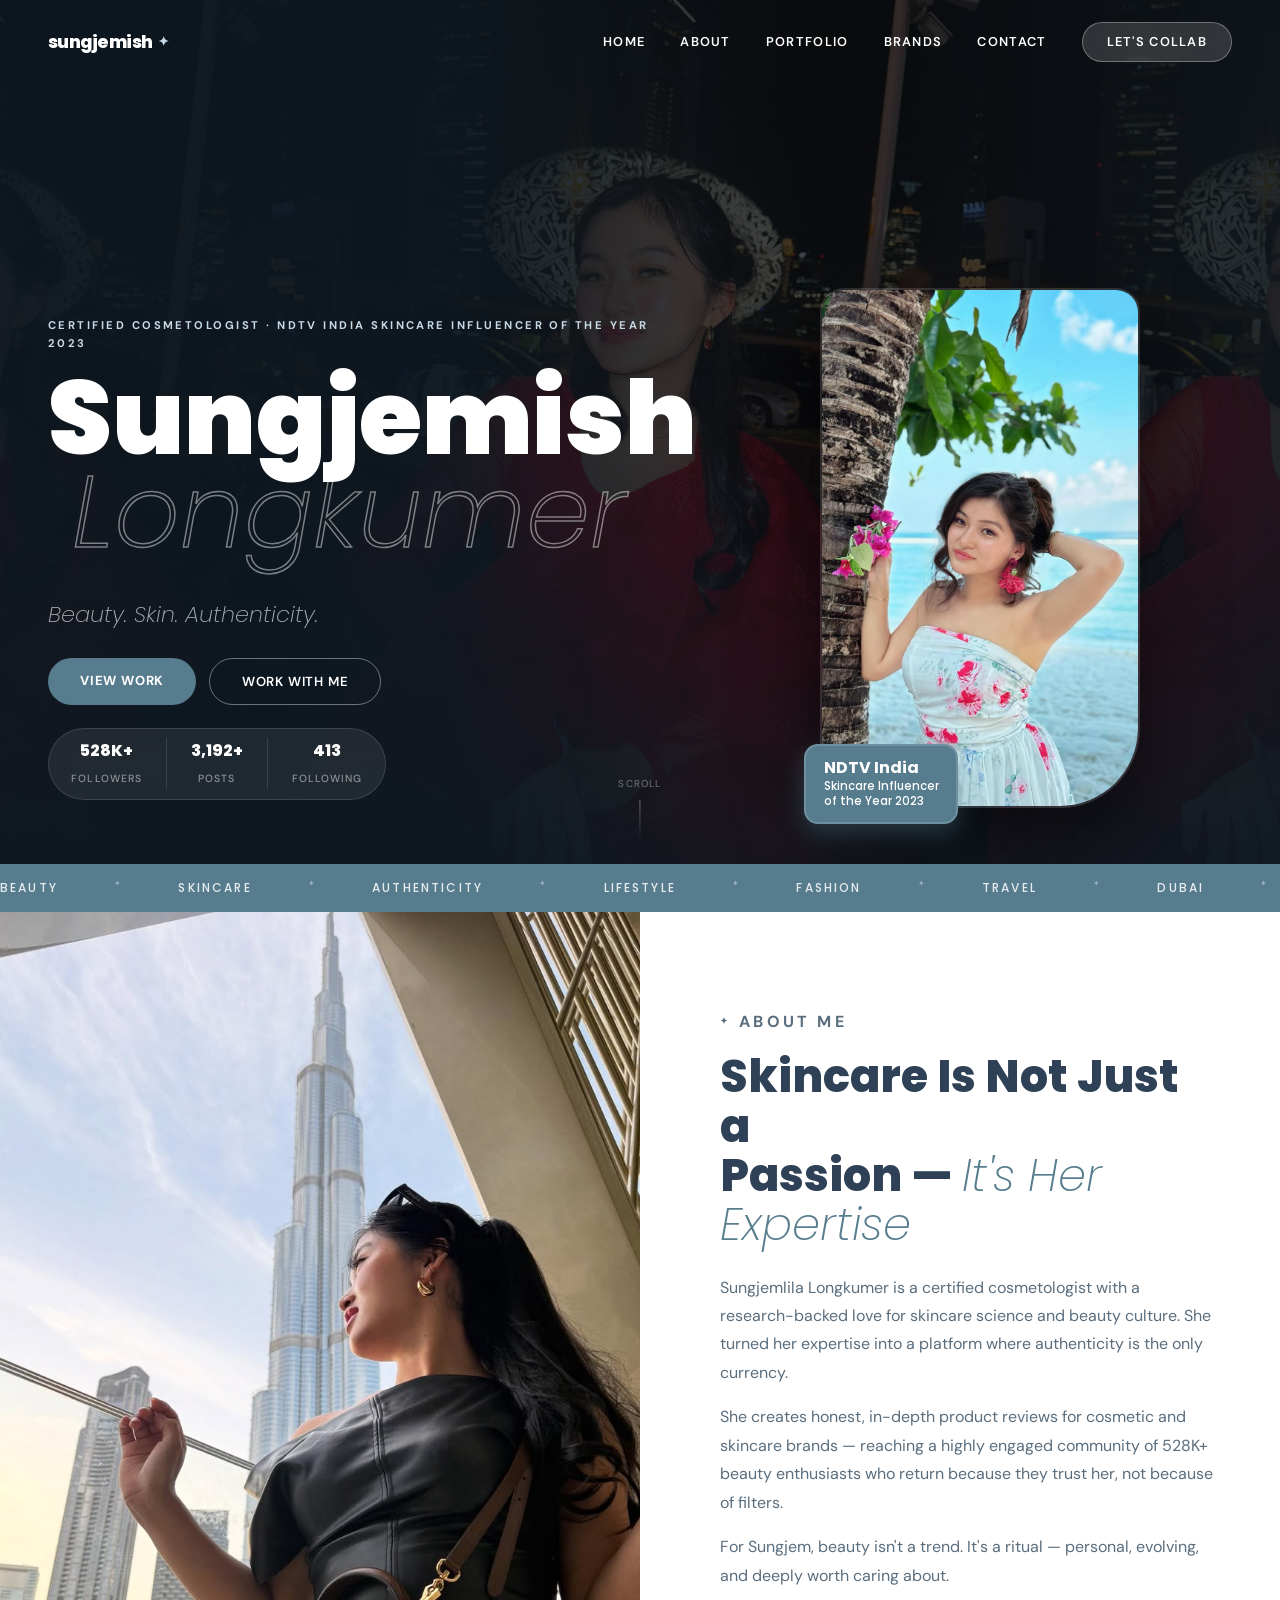
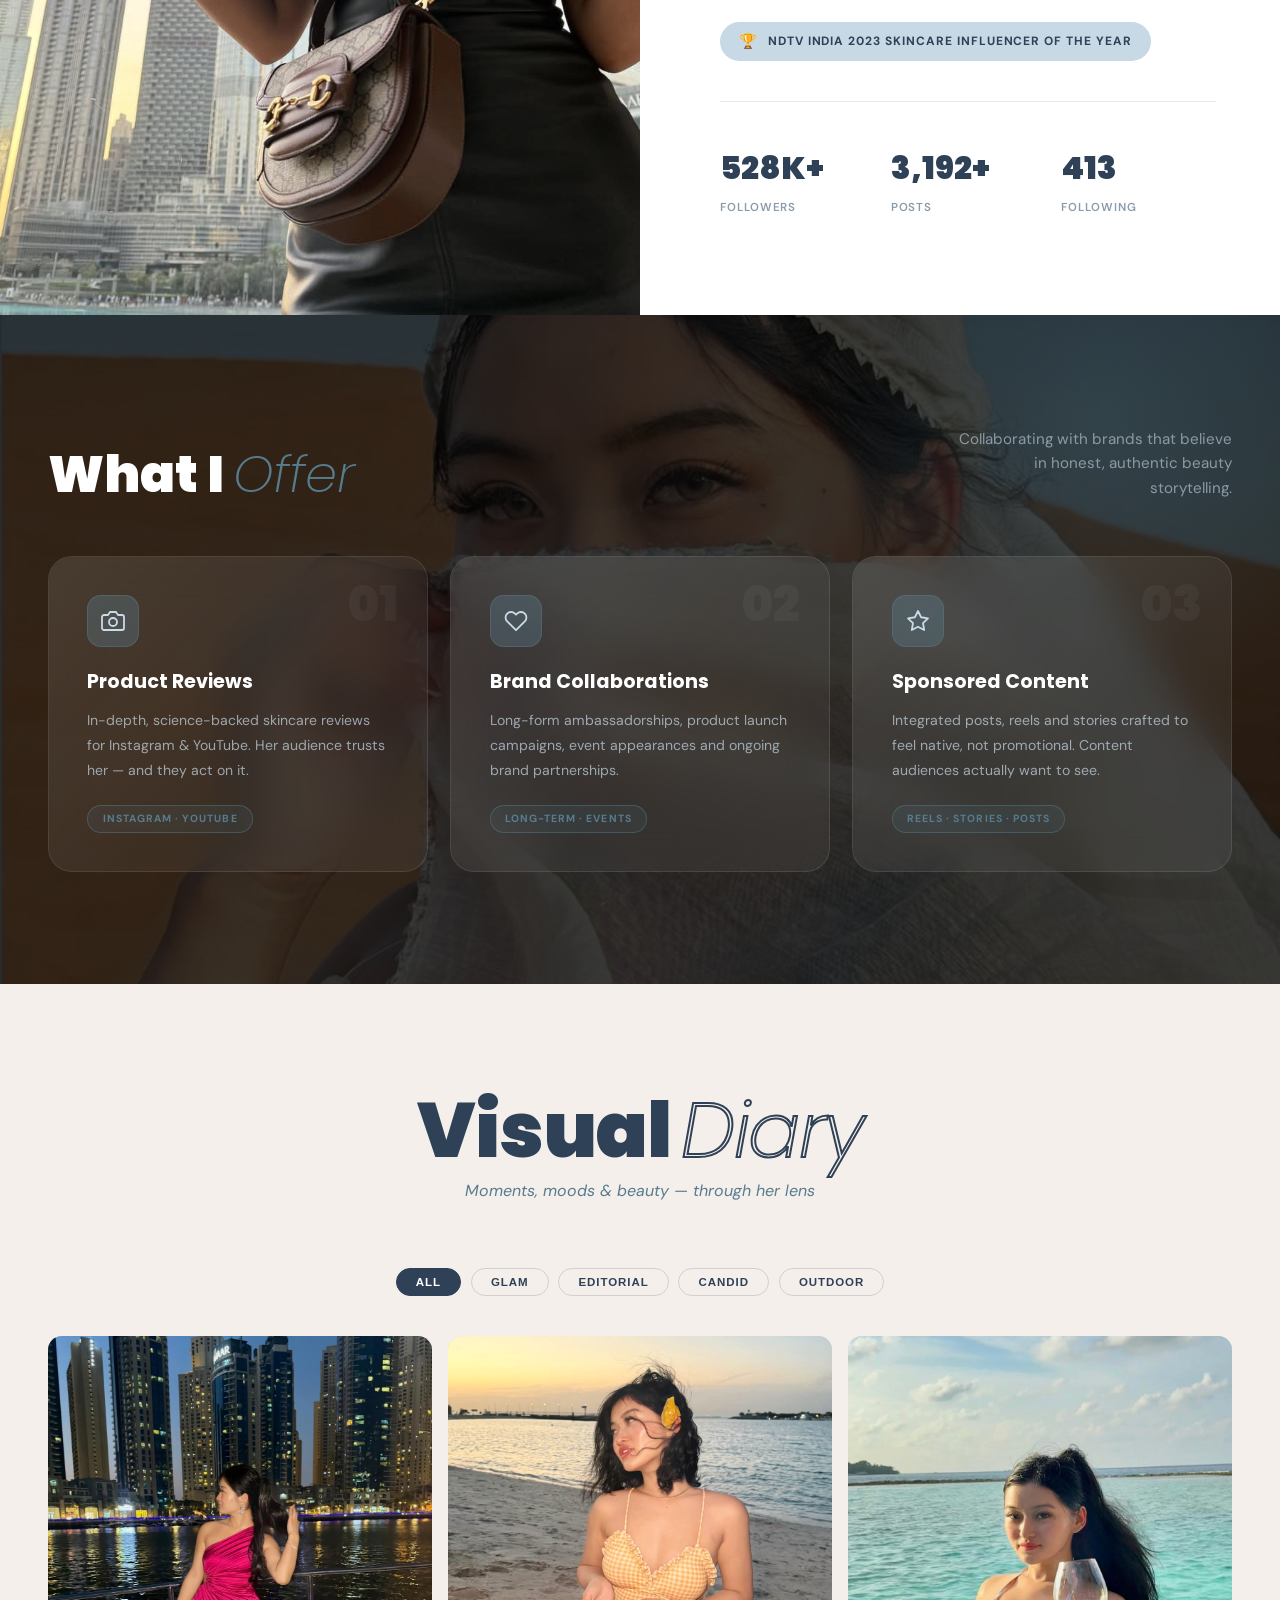
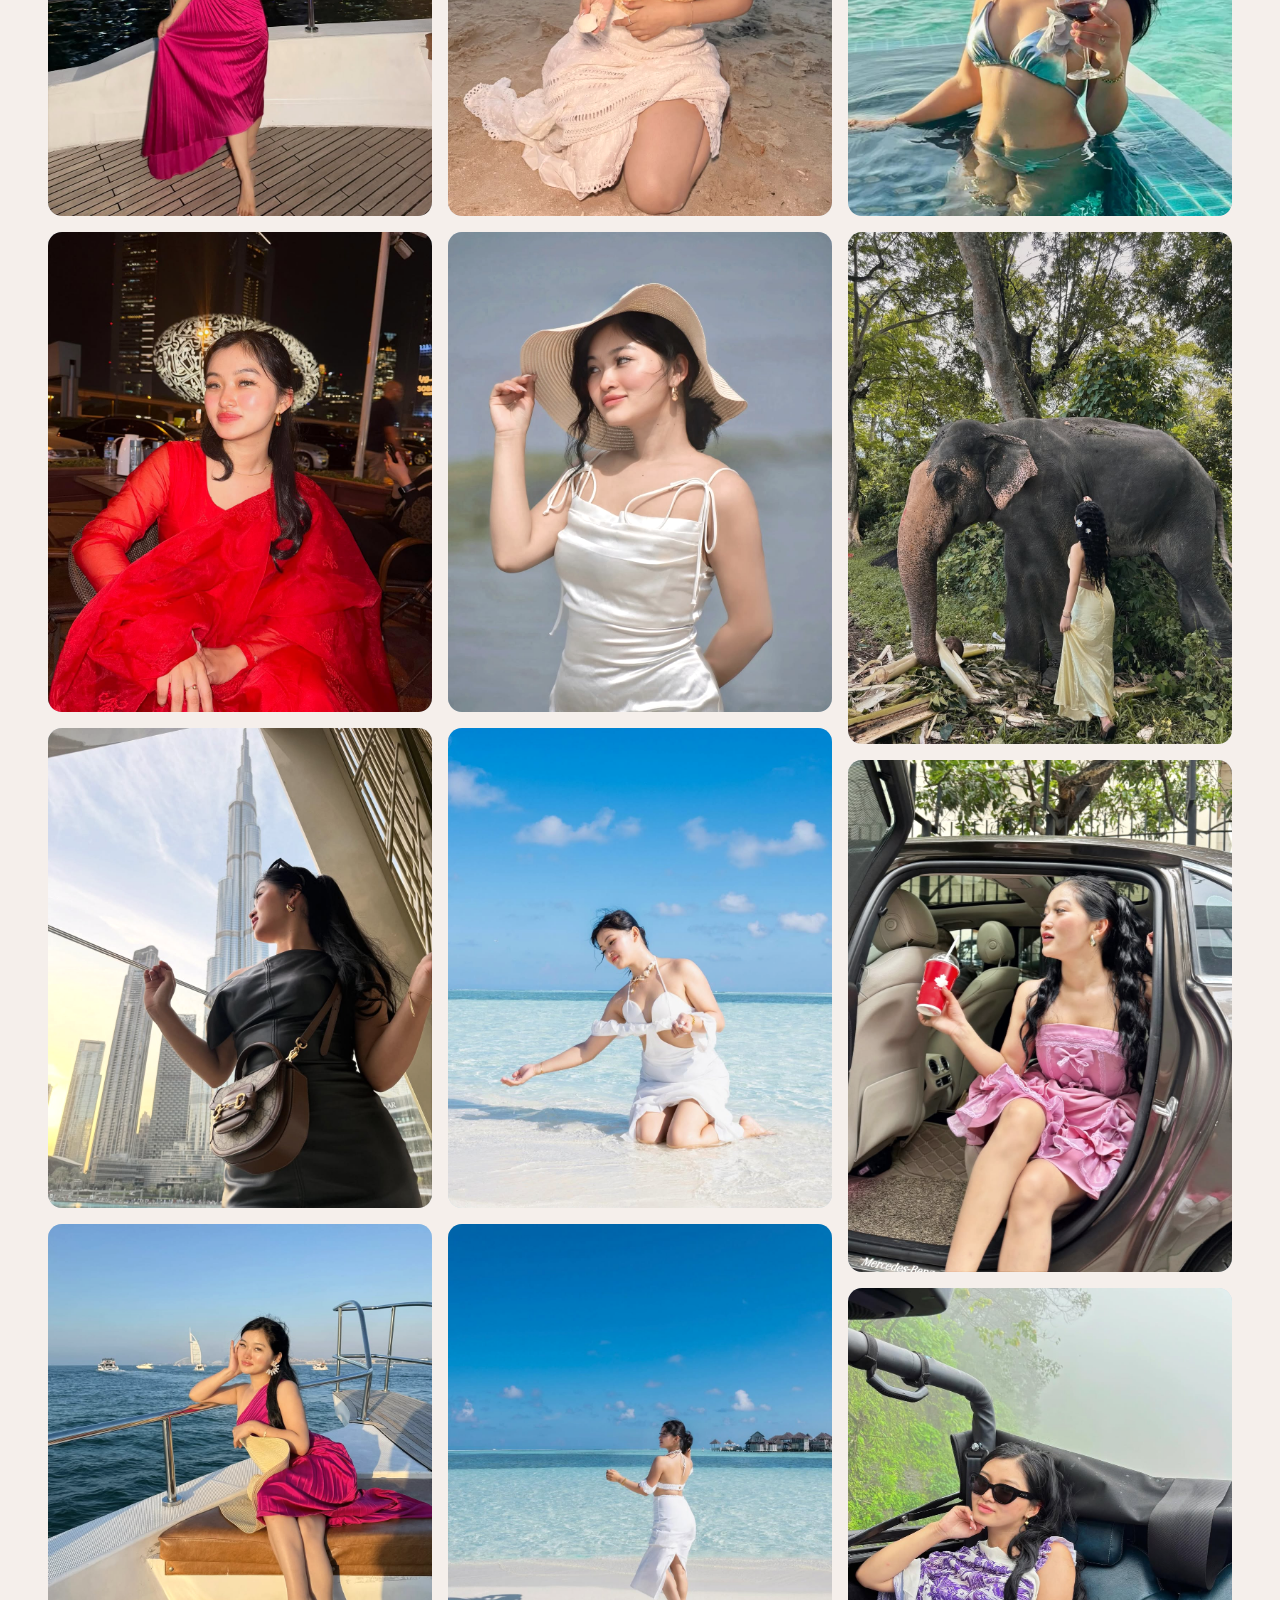
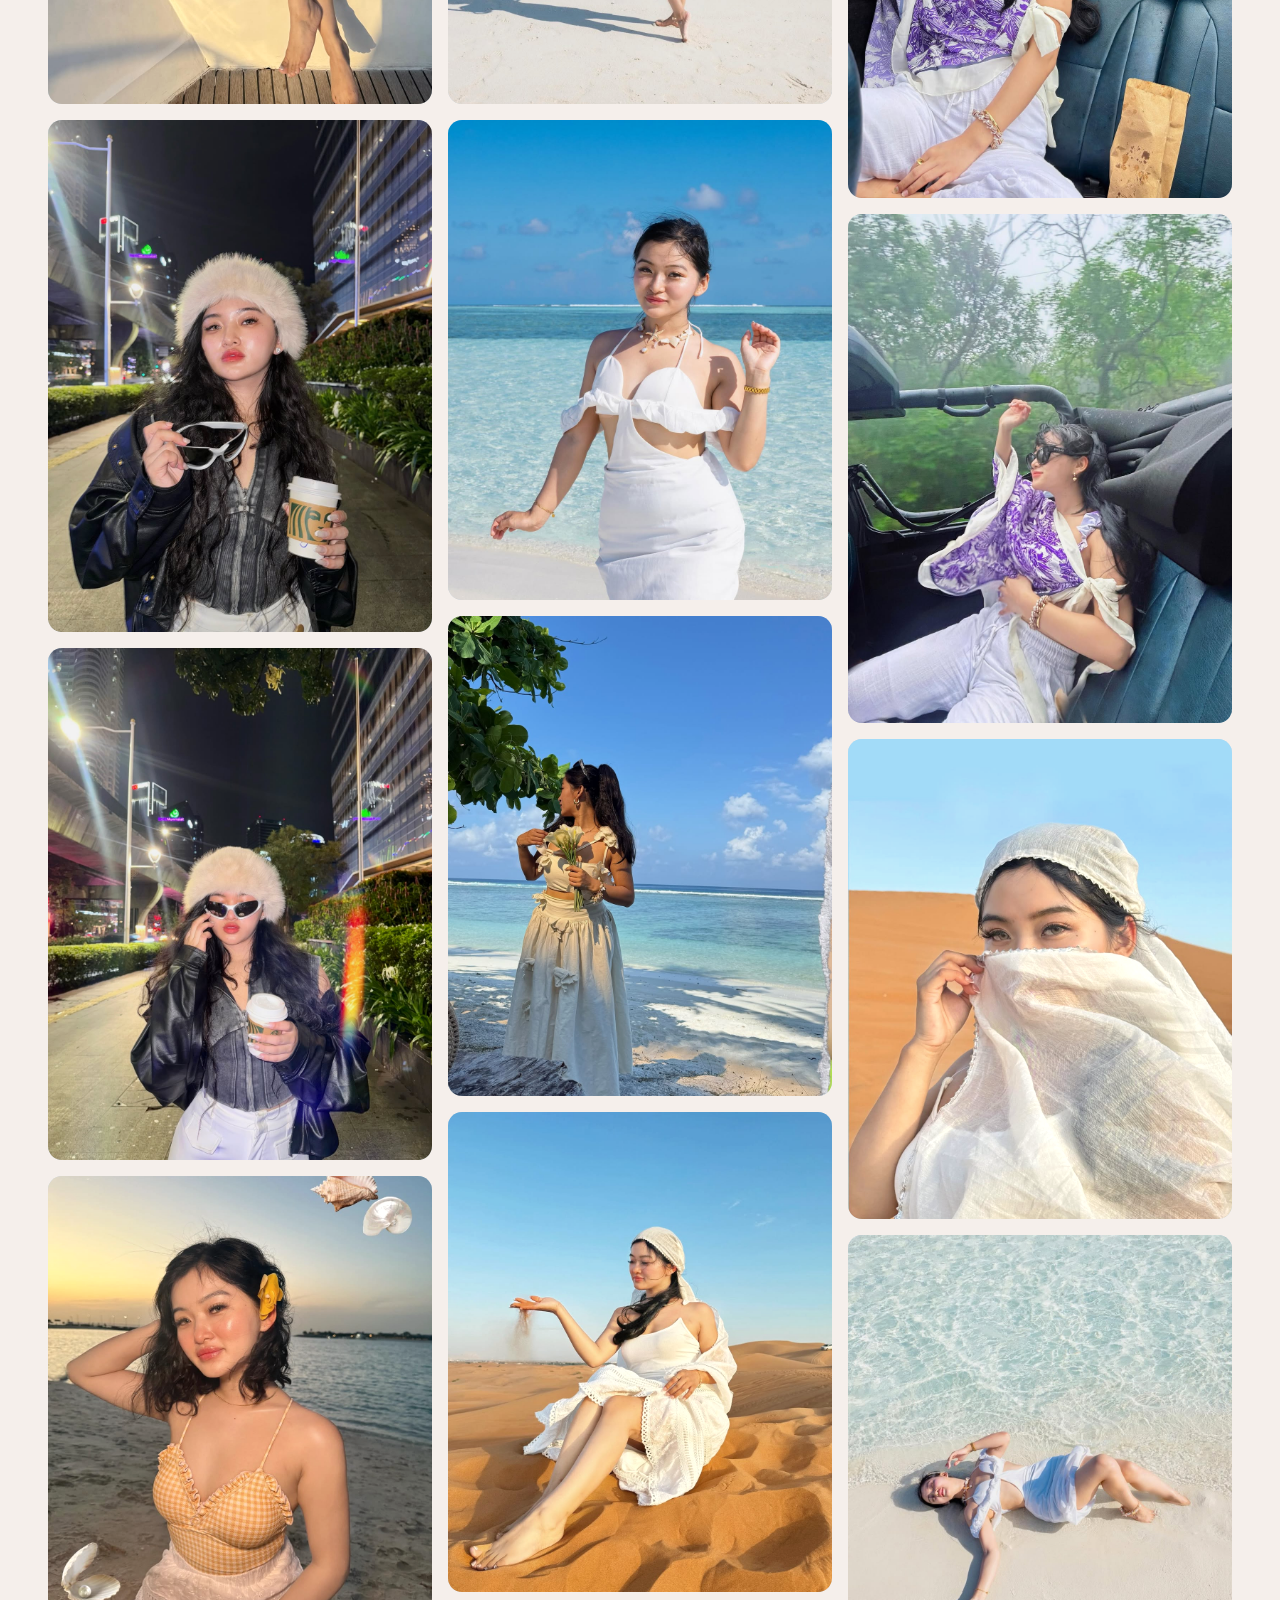
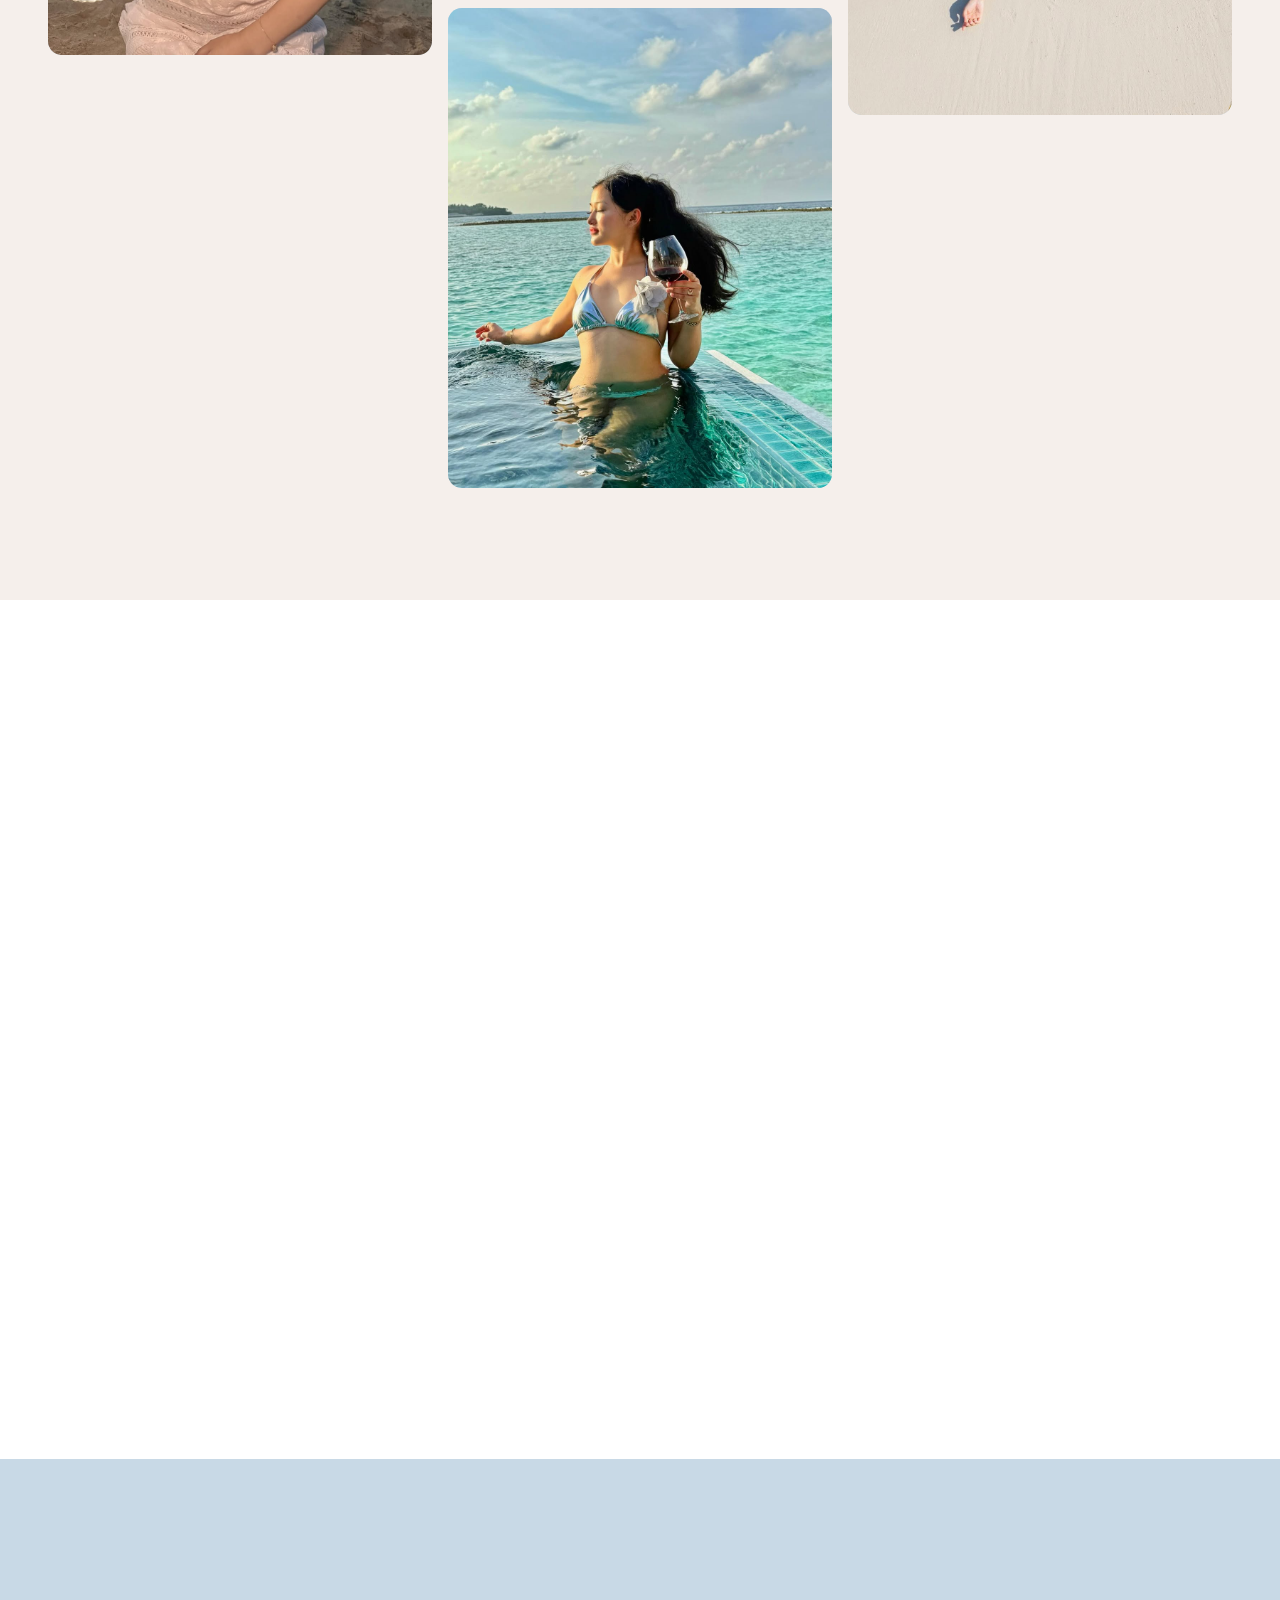
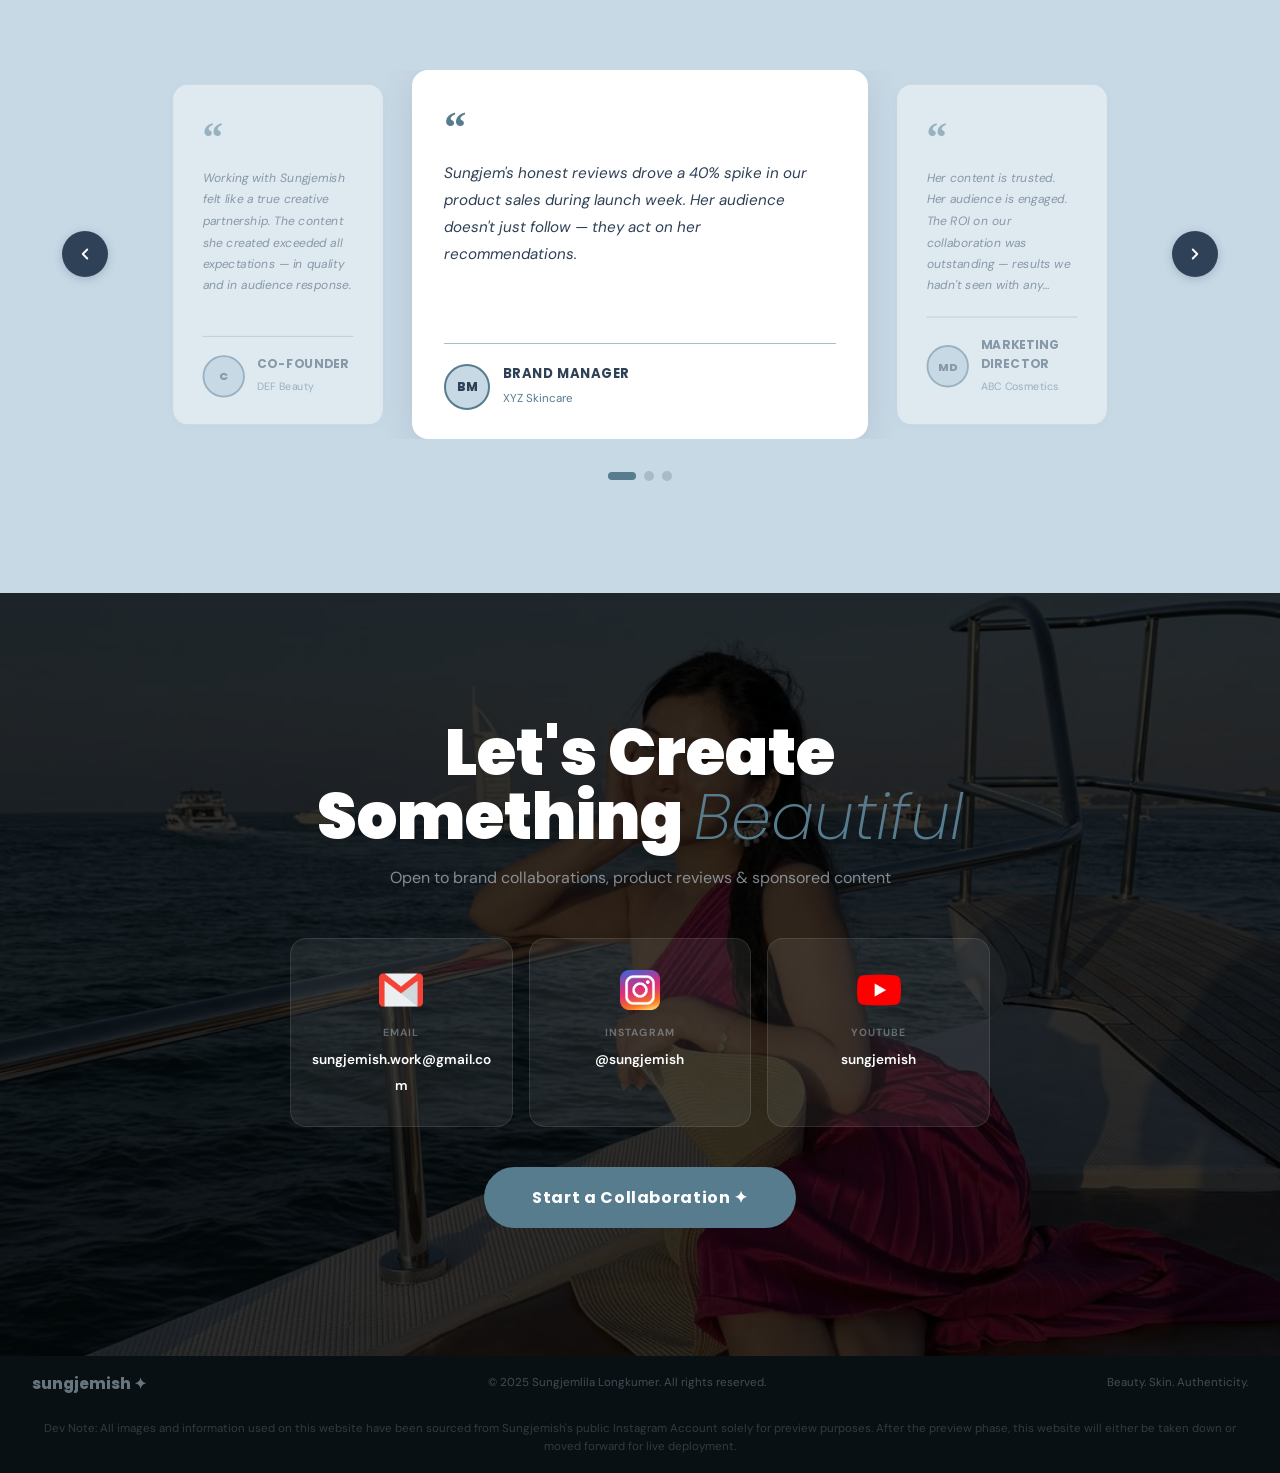
==== commit 94090871: "fixes" ====
--- a/index.html
+++ b/index.html
@@ -185,10 +185,10 @@
       <p>Trusted by industry-leading beauty and lifestyle brands</p>
     </div>
   </div>
-  <div class="brands-marquee-wrap reveal">
+  <div class="brands-grid reveal" id="brandsGrid"></div>
+    <div class="brands-marquee-wrap reveal">
     <div class="brands-marquee-track" id="brandMarqueeTrack"></div>
   </div>
-  <div class="brands-grid reveal" id="brandsGrid"></div>
 </section>
 
 <!-- TESTIMONIALS -->
--- a/styles.css
+++ b/styles.css
@@ -403,19 +403,18 @@
 .gf-btn:hover,.gf-btn.active{background:var(--navy);color:var(--white);border-color:var(--navy)}
 
 /* ── BRANDS ── */
-#brands{background:var(--white);overflow:hidden;padding:7rem 0}
+#brands{background:var(--white);overflow:hidden;padding-top: 5rem; padding-bottom: 0;}
 .brands-inner{padding:0 3rem;max-width:1200px;margin:0 auto}
 .brands-inner .section-head{margin-bottom:3rem}
 .section-head h2{font-family:var(--f-display);font-size:clamp(2rem,3.5vw,3rem);font-weight:900;color:var(--navy)}
 .section-head p{color:#8a9baa;margin-top:.4rem}
-.brands-marquee-wrap{overflow:hidden;padding:1.8rem 0;border-top:1px solid rgba(47,65,86,.08);border-bottom:1px solid rgba(47,65,86,.08);margin-bottom:3.5rem}
+.brands-marquee-wrap{overflow:hidden;padding:1.8rem 0;border-top:1px solid rgba(47,65,86,.08);border-bottom:1px solid rgba(47,65,86,.08);margin-top:3.5rem}
 .brands-marquee-track{display:flex;gap:3.5rem;width:max-content;animation:marquee 24s linear infinite}
 .brand-mq-name{
-  font-family:var(--f-display);font-size:1.2rem;font-weight:800;
-  color:rgba(47,65,86,.2);white-space:nowrap;letter-spacing:-.01em;
+  font-family:var(--f-display);font-size:1.2rem;font-weight:600;
+  color:rgba(47,65,86,.9);white-space:nowrap;letter-spacing:-.01em;
   transition:color .3s;
 }
-.brand-mq-name:hover{color:var(--navy)}
 /* Brands grid aligned inside brands-inner */
 .brands-grid{display:grid;grid-template-columns:repeat(4,1fr);gap:1rem;padding:0 3rem;max-width:1200px;margin:0 auto}
 .brand-card{
@@ -441,16 +440,9 @@
   display:flex;align-items:center;justify-content:center;margin-bottom:1.1rem;
   box-shadow:0 4px 16px rgba(0,0,0,.15);
   flex-shrink:0;
-}
-.brand-icon svg{width:28px;height:28px;stroke:#fff;fill:none;stroke-width:1.8;stroke-linecap:round;stroke-linejoin:round}
-.brand-icon[data-brand=Lakme]{background:linear-gradient(135deg,#e91e8c,#c2185b)}
-.brand-icon[data-brand=DotKey]{background:linear-gradient(135deg,#26a69a,#00695c)}
-.brand-icon[data-brand=WOW]{background:linear-gradient(135deg,#43a047,#1b5e20)}
-.brand-icon[data-brand=Plum]{background:linear-gradient(135deg,#7b1fa2,#4a148c)}
-.brand-icon[data-brand=Cetaphil]{background:linear-gradient(135deg,#1976d2,#0d47a1)}
-.brand-icon[data-brand=ForestEss]{background:linear-gradient(135deg,#558b2f,#1b5e20)}
-.brand-icon[data-brand=Minimalist]{background:linear-gradient(135deg,#37474f,#102027)}
-.brand-icon[data-brand=Nykaa]{background:linear-gradient(135deg,#e91e63,#880e4f)}
+  background:#fff;padding:8px;overflow:hidden;
+}
+.brand-icon img{width:100%;height:100%;object-fit:contain;border-radius:8px}
 .brand-card h4{font-size:.95rem;font-weight:700;color:var(--navy);margin-bottom:.3rem}
 .brand-cat{
   display:inline-block;font-size:.62rem;font-weight:700;
@@ -738,15 +730,18 @@
     background-repeat:no-repeat;
   }
   #home .hero-name-block{
-    padding:0 1.5rem 3.5rem;
+    padding:6.5rem 1.5rem 3rem;
     align-items:center;
+    justify-content:center;
     text-align:center;
+    gap:.2rem;
   }
-  .hero-eyebrow{justify-content:center}
+  .hero-eyebrow{justify-content:center;margin-bottom:.8rem}
   .hero-name-first,.hero-name-last{font-size:clamp(2.8rem,14vw,5rem);margin-left:0}
-  .hero-tagline{text-align:center}
+  .hero-name-last{margin-bottom:1.2rem}
+  .hero-tagline{text-align:center;margin-bottom:1.2rem}
   .hero-ctas{justify-content:center}
-  .hero-stats-pill{align-self:center}
+  .hero-stats-pill{align-self:center;flex-wrap:wrap;justify-content:center;max-width:100%;margin-top:1rem}
 
   /* ABOUT */
   #about{display:flex;flex-direction:column}
@@ -757,7 +752,8 @@
   .about-image-col img{height:100%;width:100%;object-fit:cover;object-position:center top}
   .about-text-col{
     padding:2.5rem 1.5rem 3rem;
-    display:flex;flex-direction:column;gap:.2rem;
+    display:flex;flex-direction:column;align-items:center;gap:.2rem;
+    text-align:center;
   }
   .about-text-col h2{font-size:clamp(1.6rem,6vw,2.2rem);margin-bottom:1rem}
   .about-stats{
@@ -765,6 +761,7 @@
     gap:.5rem;
     margin-top:1.8rem;
     padding-top:1.5rem;
+    width:100%;
   }
   .a-stat strong{font-size:1.5rem}
   .about-award{font-size:.7rem;padding:.45rem 1rem}
@@ -797,6 +794,7 @@
   /* BRANDS */
   .brands-grid{grid-template-columns:1fr;padding:0 1.5rem}
   .brands-inner{padding:0 1.5rem}
+  .section-head{text-align:center}
   #brands{padding:5rem 0}
 
   /* TESTIMONIALS */
@@ -809,13 +807,21 @@
   .modal-box{padding:2rem 1.5rem}
 
   /* FOOTER */
-  footer{padding:1.5rem;flex-direction:column;align-items:flex-start;gap:.5rem}
+  footer{padding:1.5rem;flex-direction:column;align-items:center;justify-content:center;gap:.5rem;text-align:center}
 }
 @media(max-width:480px){
-  .hero-name-first,.hero-name-last{font-size:clamp(2.4rem,15vw,3.5rem)}
-  .hero-ctas{flex-direction:column;width:100%;align-items:stretch}
-  .btn-hero-primary,.btn-hero-outline{text-align:center}
+  #home .hero-name-block{padding:6rem 1.2rem 2.5rem}
+  .hero-eyebrow{font-size:.62rem;letter-spacing:.16em}
+  .hero-name-first,.hero-name-last{font-size:clamp(1.9rem,10.5vw,2.8rem)}
+  .hero-name-last{margin-bottom:.9rem}
+  .hero-tagline{font-size:.9rem}
+  .hero-ctas{flex-direction:column;width:100%;align-items:stretch;gap:.6rem}
+  .btn-hero-primary,.btn-hero-outline{text-align:center;padding:.65rem 1.5rem;font-size:.75rem}
   .hero-scroll-hint{display:none}
+  .hero-stats-pill{gap:.6rem .8rem;padding:.6rem .8rem}
+  .hero-stats-pill .h-stat[style]{border-left:none!important;padding-left:0!important}
+  .h-stat strong{font-size:.85rem}
+  .h-stat span{font-size:.58rem}
   .about-image-col{height:85vw;max-height:320px}
   .about-text-col{padding:2rem 1.2rem 2.5rem}
   .about-stats{gap:.3rem}
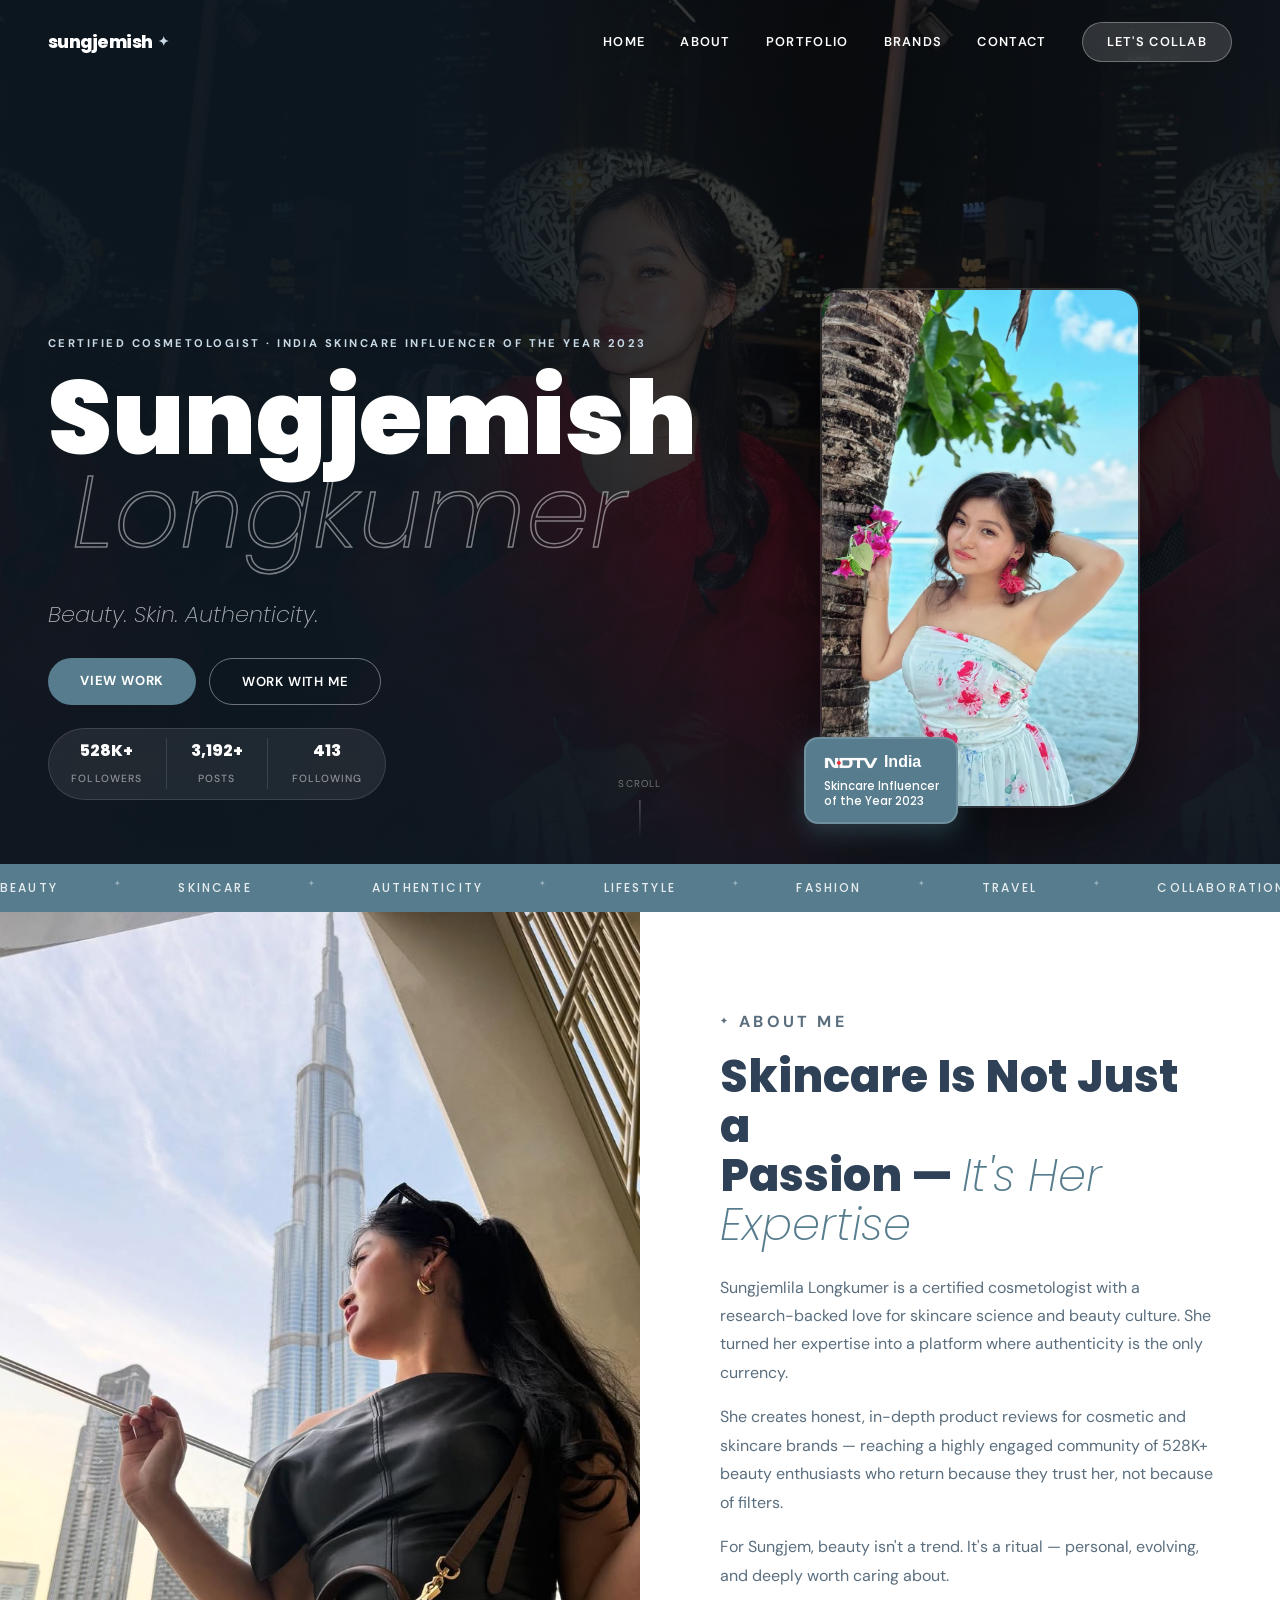
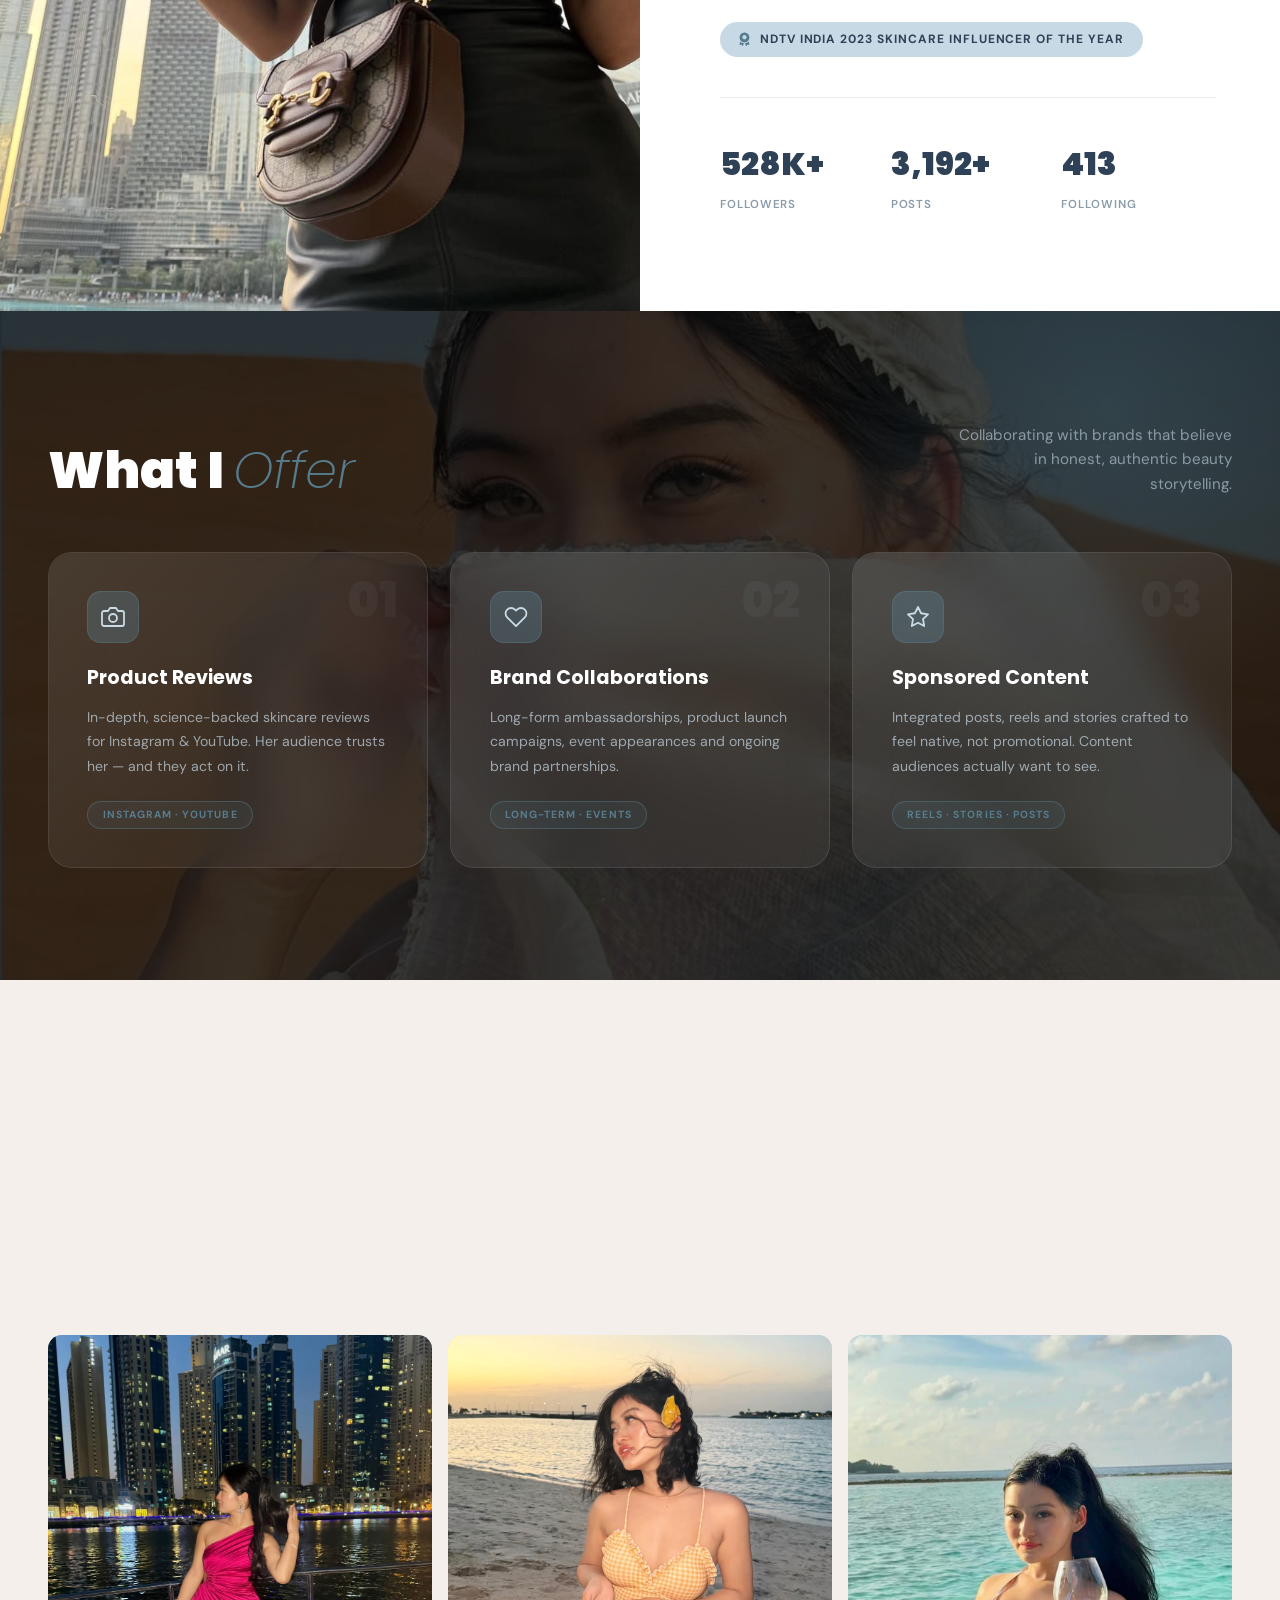
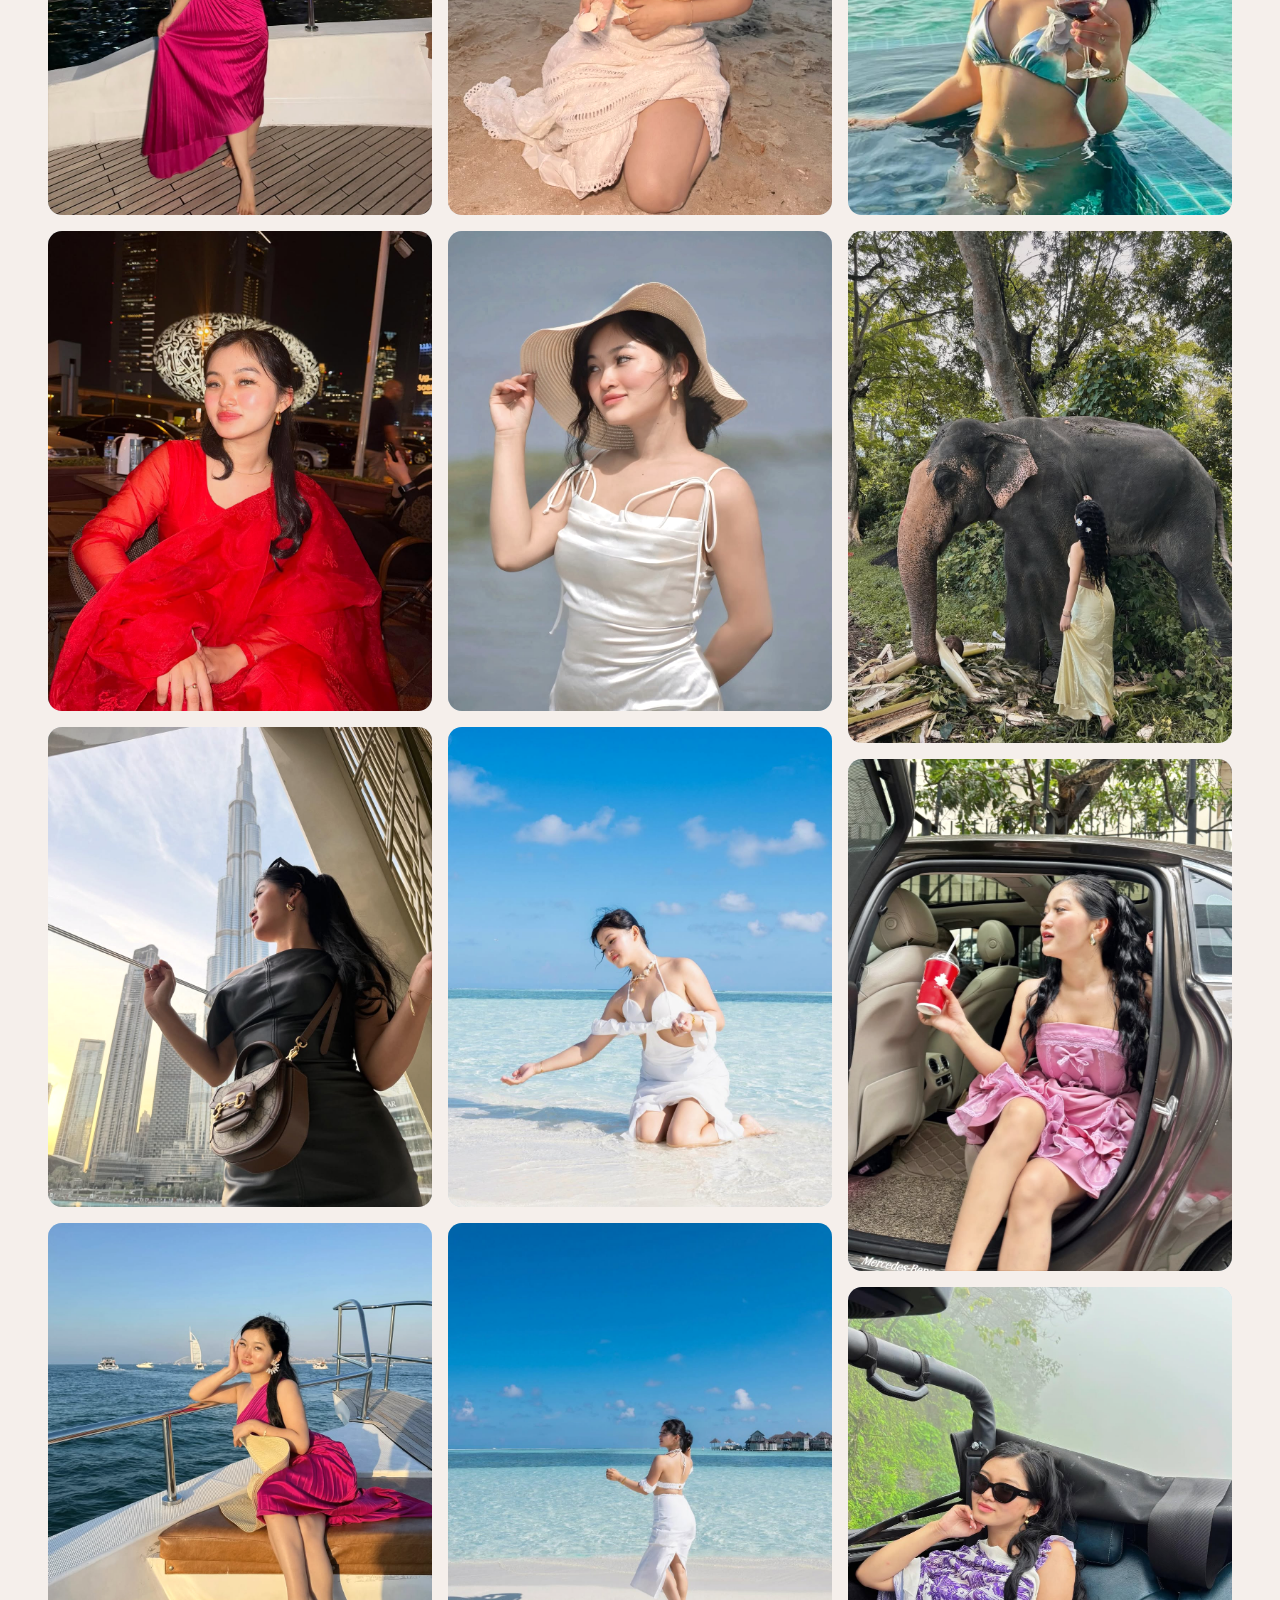
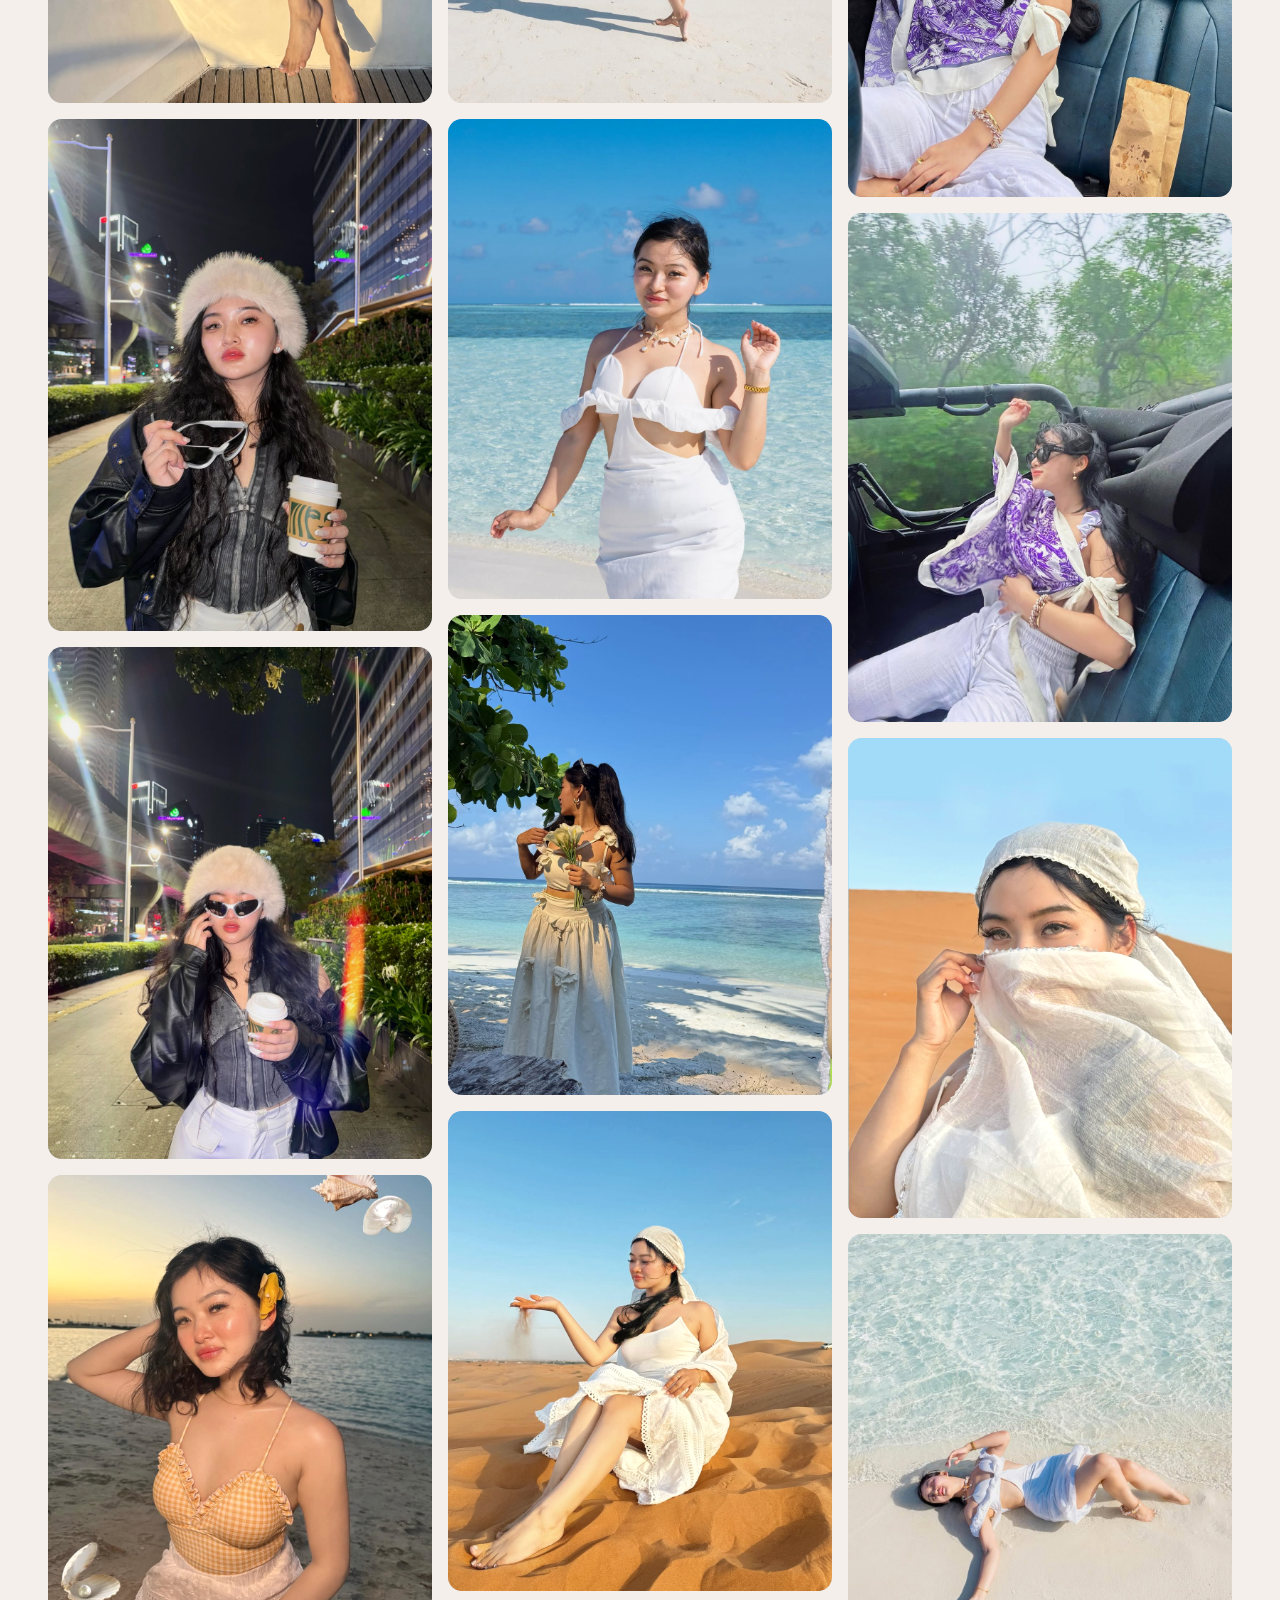
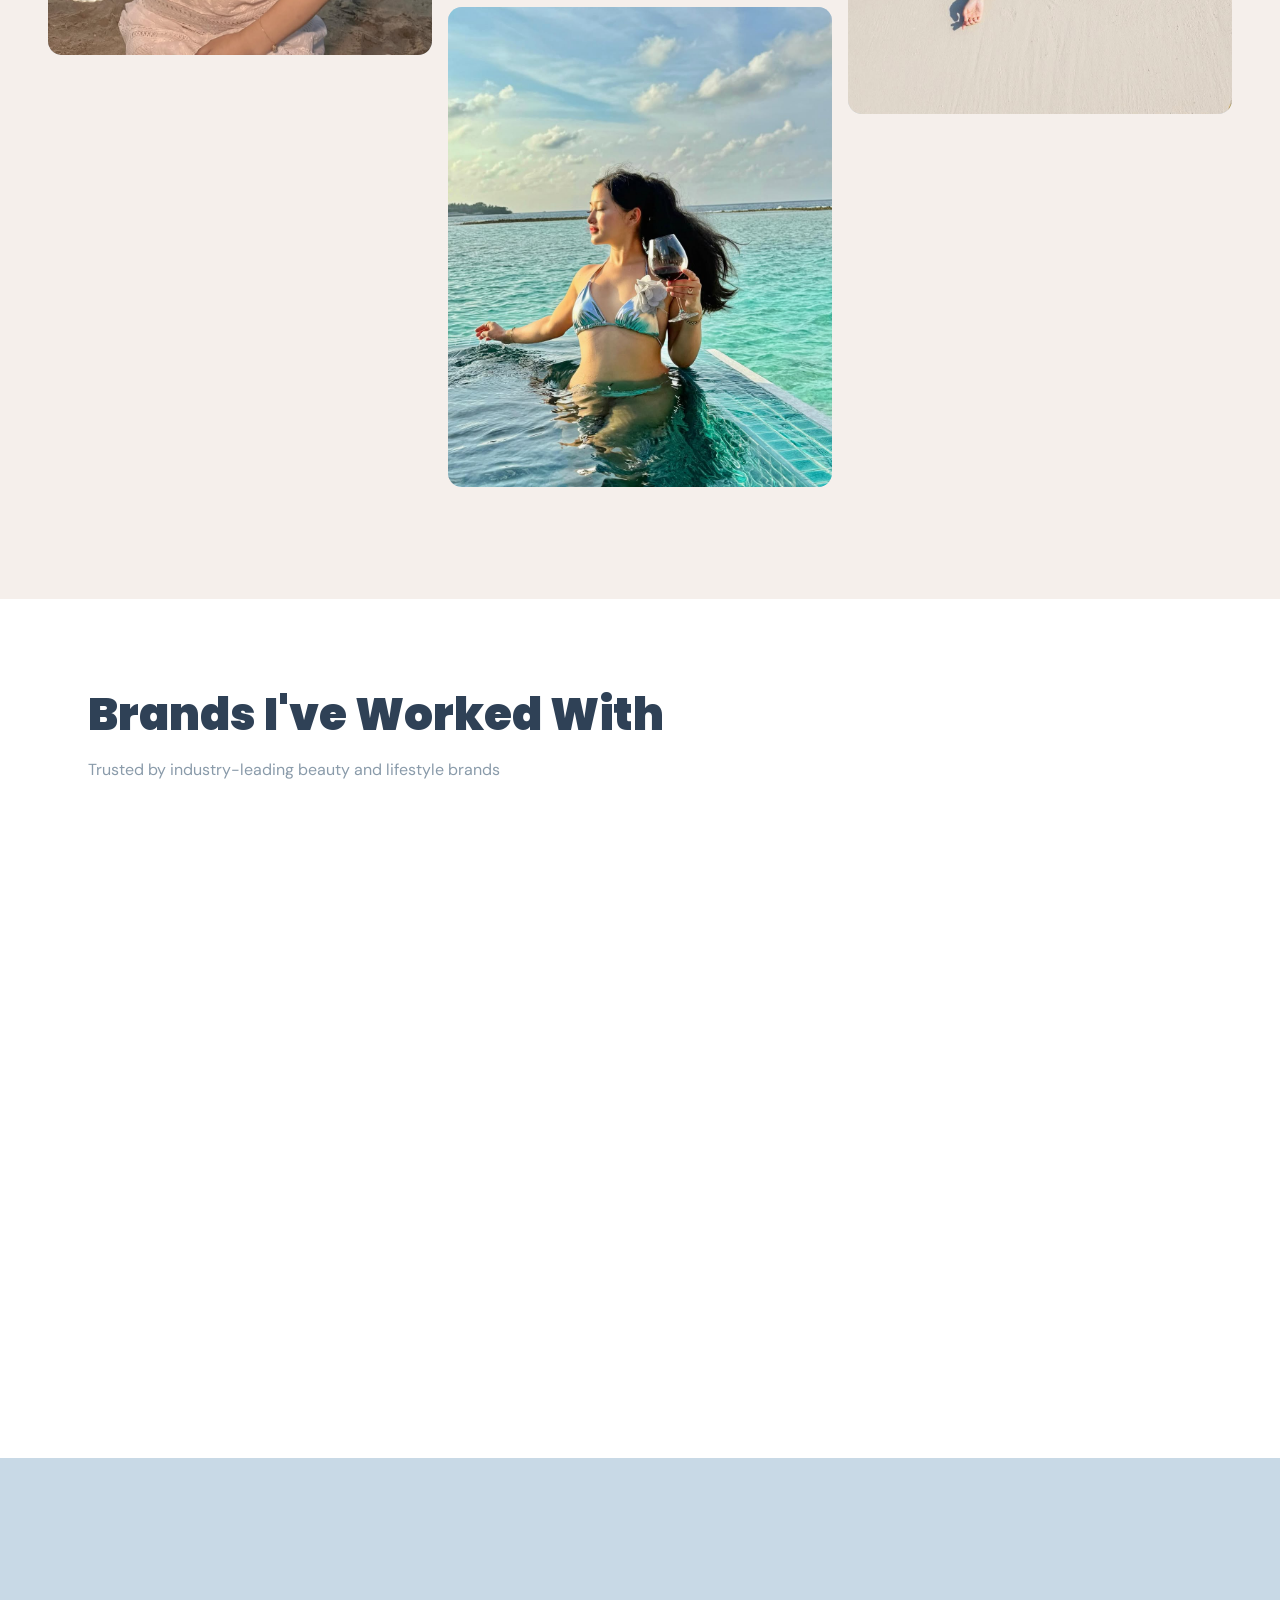
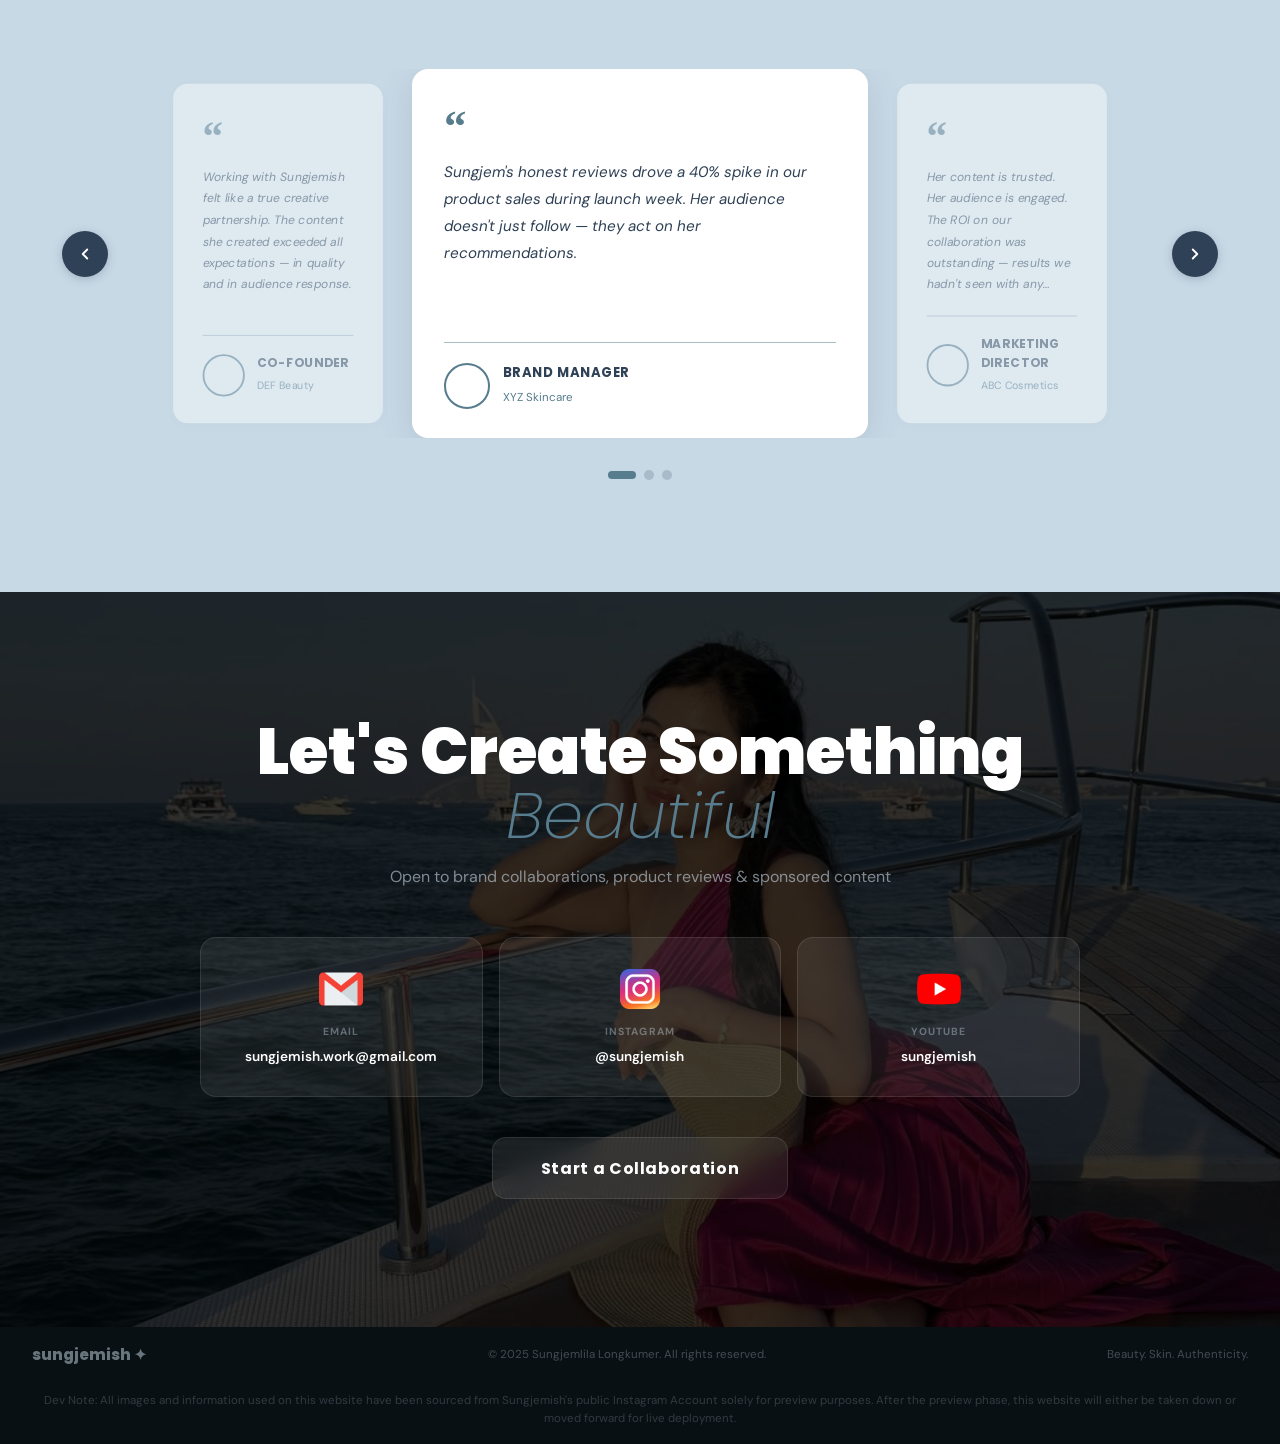
==== commit 00d42c79: "changes" ====
--- a/index.html
+++ b/index.html
@@ -14,6 +14,7 @@
 <link rel="preconnect" href="https://fonts.gstatic.com" crossorigin>
 <link href="https://fonts.googleapis.com/css2?family=DM+Sans:ital,opsz,wght@0,9..40,300;0,9..40,400;0,9..40,500;0,9..40,600;1,9..40,300;1,9..40,400&family=Poppins:ital,wght@0,200;0,400;0,700;0,800;0,900;1,200;1,700&display=swap" rel="stylesheet">
 <link rel="stylesheet" href="https://cdn.jsdelivr.net/npm/swiper@11/swiper-bundle.min.css">
+<link rel="stylesheet" href="https://cdnjs.cloudflare.com/ajax/libs/font-awesome/6.5.2/css/all.min.css">
 <link rel="stylesheet" href="styles.css">
 </head>
 <body>
@@ -26,7 +27,7 @@
   <div class="modal-box">
     <button class="modal-close" id="modalClose" aria-label="Close">✕</button>
     <div id="modalForm">
-      <h3>Start a Collaboration ✦</h3>
+      <h3>Start a Collaboration</h3>
       <p class="modal-sub">Tell me about your brand and what you have in mind — I'll get back within 48 hours.</p>
       <div class="form-row">
         <div class="form-group">
@@ -57,7 +58,7 @@
         <label>Tell Me More</label>
         <textarea id="mMsg" placeholder="What's the product, campaign goal, timeline or budget?"></textarea>
       </div>
-      <button class="btn-modal-submit" id="modalSubmit">Send Proposal ✦</button>
+      <button class="btn-modal-submit" id="modalSubmit">Send Proposal </button>
     </div>
     <div class="modal-success" id="modalSuccess">
       <div class="success-icon">✦</div>
@@ -99,7 +100,7 @@
 
   <!-- Left: Text content -->
   <div class="hero-name-block">
-    <p class="hero-eyebrow">Certified Cosmetologist · NDTV India Skincare Influencer of the Year 2023</p>
+    <p class="hero-eyebrow">Certified Cosmetologist · India Skincare Influencer of the Year 2023</p>
     <span class="hero-name-first">Sungjemish</span>
     <span class="hero-name-last">Longkumer</span>
     <p class="hero-tagline">Beauty. Skin. <em style="font-style:italic">Authenticity.</em></p>
@@ -119,7 +120,10 @@
     <div class="hero-photo-frame">
       <img src="assets/light-27.jpg" alt="Sungjemlila Longkumer">
       <div class="hero-photo-badge">
-        <strong>NDTV India</strong>
+        <div class="badge-brand">
+          <img src="assets/ndtv.png" alt="NDTV" class="badge-logo">
+          <span style="font-weight: 600;">India</span>
+        </div>
         Skincare Influencer<br>of the Year 2023
       </div>
     </div>
@@ -147,7 +151,7 @@
     <p class="reveal">Sungjemlila Longkumer is a certified cosmetologist with a research-backed love for skincare science and beauty culture. She turned her expertise into a platform where authenticity is the only currency.</p>
     <p class="reveal">She creates honest, in-depth product reviews for cosmetic and skincare brands — reaching a highly engaged community of 528K+ beauty enthusiasts who return because they trust her, not because of filters.</p>
     <p class="reveal">For Sungjem, beauty isn't a trend. It's a ritual — personal, evolving, and deeply worth caring about.</p>
-    <div class="reveal"><span class="about-award">NDTV India 2023 Skincare Influencer of the Year</span></div>
+    <div class="reveal"><span class="about-award"><i class="fa-solid fa-award"></i>NDTV India 2023 Skincare Influencer of the Year</span></div>
     <div class="about-stats reveal" id="aboutStats"></div>
   </div>
 </section>
@@ -215,7 +219,7 @@
     <h2 class="reveal">Let's Create Something <em>Beautiful</em></h2>
     <p class="sub reveal">Open to brand collaborations, product reviews &amp; sponsored content</p>
     <div class="contact-options reveal" id="contactOptions"></div>
-    <button class="btn-collab reveal" id="openCollabModal">Start a Collaboration ✦</button>
+    <button class="btn-collab reveal" id="openCollabModal">Start a Collaboration</button>
   </div>
 </section>
 
--- a/styles.css
+++ b/styles.css
@@ -15,6 +15,7 @@
 body{font-family:var(--f-body);background:var(--beige);color:var(--navy);overflow-x:hidden;line-height:1.6}
 img{max-width:100%;display:block}
 a{text-decoration:none;color:inherit}
+button{cursor:pointer;font-family:inherit}
 
 
 
@@ -47,19 +48,19 @@
   position:relative;
   transition:color .4s;
 }
-.nav-links a::after{
+.nav-links a:not(.nav-collab)::after{
   content:'';position:absolute;bottom:0;left:0;width:100%;height:1.5px;
   background:var(--teal);transform:scaleX(0);transform-origin:left;
   transition:transform .25s,background .4s;
 }
-.nav-links a:hover::after{transform:scaleX(1)}
+.nav-links a:not(.nav-collab):hover::after{transform:scaleX(1)}
 .nav-collab{
   padding:.55rem 1.5rem;border-radius:999px;
   background:var(--navy);color:var(--white);
   font-size:.8rem;font-weight:700;letter-spacing:.06em;text-transform:uppercase;
   transition:background .2s,transform .2s,border .4s;
 }
-.nav-collab:hover{background:var(--teal);transform:translateY(-2px)}
+.nav-collab:hover{background:var(--teal);}
 .burger{display:none;flex-direction:column;gap:5px;padding:6px}
 .burger span{display:block;width:22px;height:2px;background:var(--navy);border-radius:2px;transition:all .3s}
 .burger.open span:nth-child(1){transform:translateY(7px) rotate(45deg)}
@@ -185,7 +186,7 @@
 .hero-photo-frame{
   position:relative;width:100%;max-width:320px;
 }
-.hero-photo-frame img{
+.hero-photo-frame > img{
   width:100%;height:520px;object-fit:cover;object-position:center top;
   border-radius:24px 24px 80px 24px;
   border:2px solid rgba(255,255,255,.12);
@@ -202,6 +203,9 @@
   line-height:1.3;
 }
 .hero-photo-badge strong{display:block;font-size:1rem}
+.badge-brand{display:flex;align-items:center;gap:.4rem;margin-bottom:.4rem}
+.badge-logo{height:18px;width:auto;max-width:60px;object-fit:contain}
+.badge-brand span{font-size:1rem;font-weight:700}
 
 /* Scroll hint — bottom center, not overlapping stats */
 .hero-scroll-hint{
@@ -272,7 +276,7 @@
   font-size:.75rem;font-weight:700;color:var(--navy);
   text-transform:uppercase;letter-spacing:.08em;
 }
-.about-award::before{content:'🏆';font-size:.9rem}
+.about-award i{font-size:.85rem;color:var(--teal)}
 .about-stats{display:grid;grid-template-columns:repeat(3,1fr);gap:1rem;margin-top:2.5rem;padding-top:2.5rem;border-top:1px solid rgba(47,65,86,.1)}
 .a-stat strong{font-family:var(--f-display);font-size:2rem;font-weight:900;color:var(--navy);display:block}
 .a-stat span{font-size:.72rem;color:#8a9baa;text-transform:uppercase;letter-spacing:.08em;font-weight:600}
@@ -423,7 +427,7 @@
   transition:border-color .25s,box-shadow .25s,transform .25s;
   overflow:hidden;position:relative;
 }
-.brand-card:hover{box-shadow:0 16px 40px rgba(47,65,86,.14);transform:translateY(-5px)}
+.brand-card:hover{box-shadow:0 16px 40px rgba(47,65,86,.14);}
 /* Unique tinted backgrounds per category */
 .brand-card[data-cat=Cosmetics]{background:linear-gradient(135deg,#fce4ec,#f8bbd9)}
 .brand-card[data-cat=Cosmetics]:hover{border-color:#f48fb1}
@@ -492,9 +496,7 @@
 .t-author{display:flex;align-items:center;gap:.8rem}
 .t-author-avatar{
   width:46px;height:46px;border-radius:50%;
-  background:var(--sky);border:2px solid var(--teal);
-  display:flex;align-items:center;justify-content:center;
-  font-family:var(--f-display);font-size:.75rem;font-weight:800;color:var(--navy);
+  object-fit:cover;border:2px solid var(--teal);
   flex-shrink:0;
 }
 .t-author strong{font-family:var(--f-display);font-weight:700;font-size:.82rem;color:var(--navy);display:block;text-transform:uppercase;letter-spacing:.04em}
@@ -515,7 +517,7 @@
   background-size:cover;background-position:center 30%;
   filter:brightness(.2) saturate(.8);
 }
-.contact-inner{position:relative;z-index:2;max-width:700px;margin:0 auto}
+.contact-inner{position:relative;z-index:2;max-width:880px;margin:0 auto}
 #contact h2{
   font-family:var(--f-display);font-size:clamp(2.5rem,5vw,4.5rem);
   font-weight:900;color:var(--white);line-height:1;margin-bottom:1rem;
@@ -527,10 +529,10 @@
   background:rgba(255,255,255,.07);border:1px solid rgba(255,255,255,.1);
   border-radius:16px;padding:1.8rem 1rem;
   transition:background .25s,transform .25s;
+  display:block;text-align:center;cursor:pointer;
 }
 .co-card:hover{
   background:rgba(255,255,255,.13);
-  transform:translateY(-4px);
 }
 
 .co-icon-wrap{
@@ -558,25 +560,30 @@
   margin-bottom:.3rem;
 }
 
-.co-card a{
+.co-text{
+  display:block;
   font-size:.85rem;
   font-weight:600;
   color:var(--white);
-  word-break:break-all;
-}
-
-.co-card a:hover{
+  word-break:normal;
+  overflow-wrap:break-word;
+  transition:color .2s;
+}
+
+.co-card:hover .co-text{
   color:var(--sky);
 }
 .btn-collab{
   display:inline-block;padding:1.1rem 3rem;
-  border-radius:999px;background:var(--teal);
+  border-radius:14px;background:rgba(255,255,255,.07);
+  backdrop-filter:blur(12px);-webkit-backdrop-filter:blur(12px);
   color:var(--white);font-family:var(--f-display);font-size:1rem;font-weight:700;
   letter-spacing:.04em;
-  transition:box-shadow .3s,transform .2s;
-  border:none;
+  transition:background .25s,box-shadow .3s,transform .2s;
+  border:1px solid rgba(255,255,255,.1);
 }
 .btn-collab:hover{
+  background:rgba(255,255,255,.13);
   box-shadow:0 0 40px rgba(86,124,141,.6),0 10px 30px rgba(86,124,141,.35);
   transform:translateY(-3px);
 }
@@ -592,11 +599,20 @@
 .modal-backdrop.open{opacity:1;pointer-events:all}
 .modal-box{
   background:var(--white);border-radius:24px;
-  width:100%;max-width:560px;overflow-y:auto;
-  padding:2.8rem;
+  width:100%;max-width:560px;max-height:100%;
+  display:flex;flex-direction:column;overflow:hidden;
   transform:translateY(30px) scale(.97);transition:transform .35s var(--ease-out);
   position:relative;
 }
+#modalForm,#modalSuccess{
+  padding:1.8rem;overflow-y:auto;
+  border-radius:inherit;
+  scrollbar-width:thin;scrollbar-color:rgba(47,65,86,.25) transparent;
+}
+#modalForm::-webkit-scrollbar,#modalSuccess::-webkit-scrollbar{width:8px}
+#modalForm::-webkit-scrollbar-track,#modalSuccess::-webkit-scrollbar-track{background:transparent;margin:24px 0;border-radius:24px}
+#modalForm::-webkit-scrollbar-thumb,#modalSuccess::-webkit-scrollbar-thumb{background:rgba(47,65,86,.25);border-radius:999px;border:2px solid transparent;background-clip:content-box}
+#modalForm::-webkit-scrollbar-thumb:hover,#modalSuccess::-webkit-scrollbar-thumb:hover{background:rgba(47,65,86,.4);background-clip:content-box}
 .modal-backdrop.open .modal-box{transform:none}
 .modal-close{
   position:absolute;top:1.2rem;right:1.4rem;
@@ -611,7 +627,7 @@
   font-family:var(--f-display);font-size:1.6rem;font-weight:800;
   color:var(--navy);margin-bottom:.4rem;
 }
-.modal-box p.modal-sub{font-size:.88rem;color:#8a9baa;margin-bottom:2rem}
+.modal-box p.modal-sub{font-size:.88rem;color:#8a9baa;margin-bottom:1rem}
 .form-row{display:grid;grid-template-columns:1fr 1fr;gap:1rem;margin-bottom:1rem}
 .form-group{display:flex;flex-direction:column;gap:.4rem;margin-bottom:1rem}
 .form-group label{font-size:.72rem;font-weight:700;text-transform:uppercase;letter-spacing:.08em;color:var(--navy)}
@@ -804,7 +820,7 @@
   .testi-arrow{width:38px;height:38px;margin:0 6px}
 
   /* MODAL */
-  .modal-box{padding:2rem 1.5rem}
+  #modalForm,#modalSuccess{padding:1rem 0rem}
 
   /* FOOTER */
   footer{padding:1.5rem;flex-direction:column;align-items:center;justify-content:center;gap:.5rem;text-align:center}
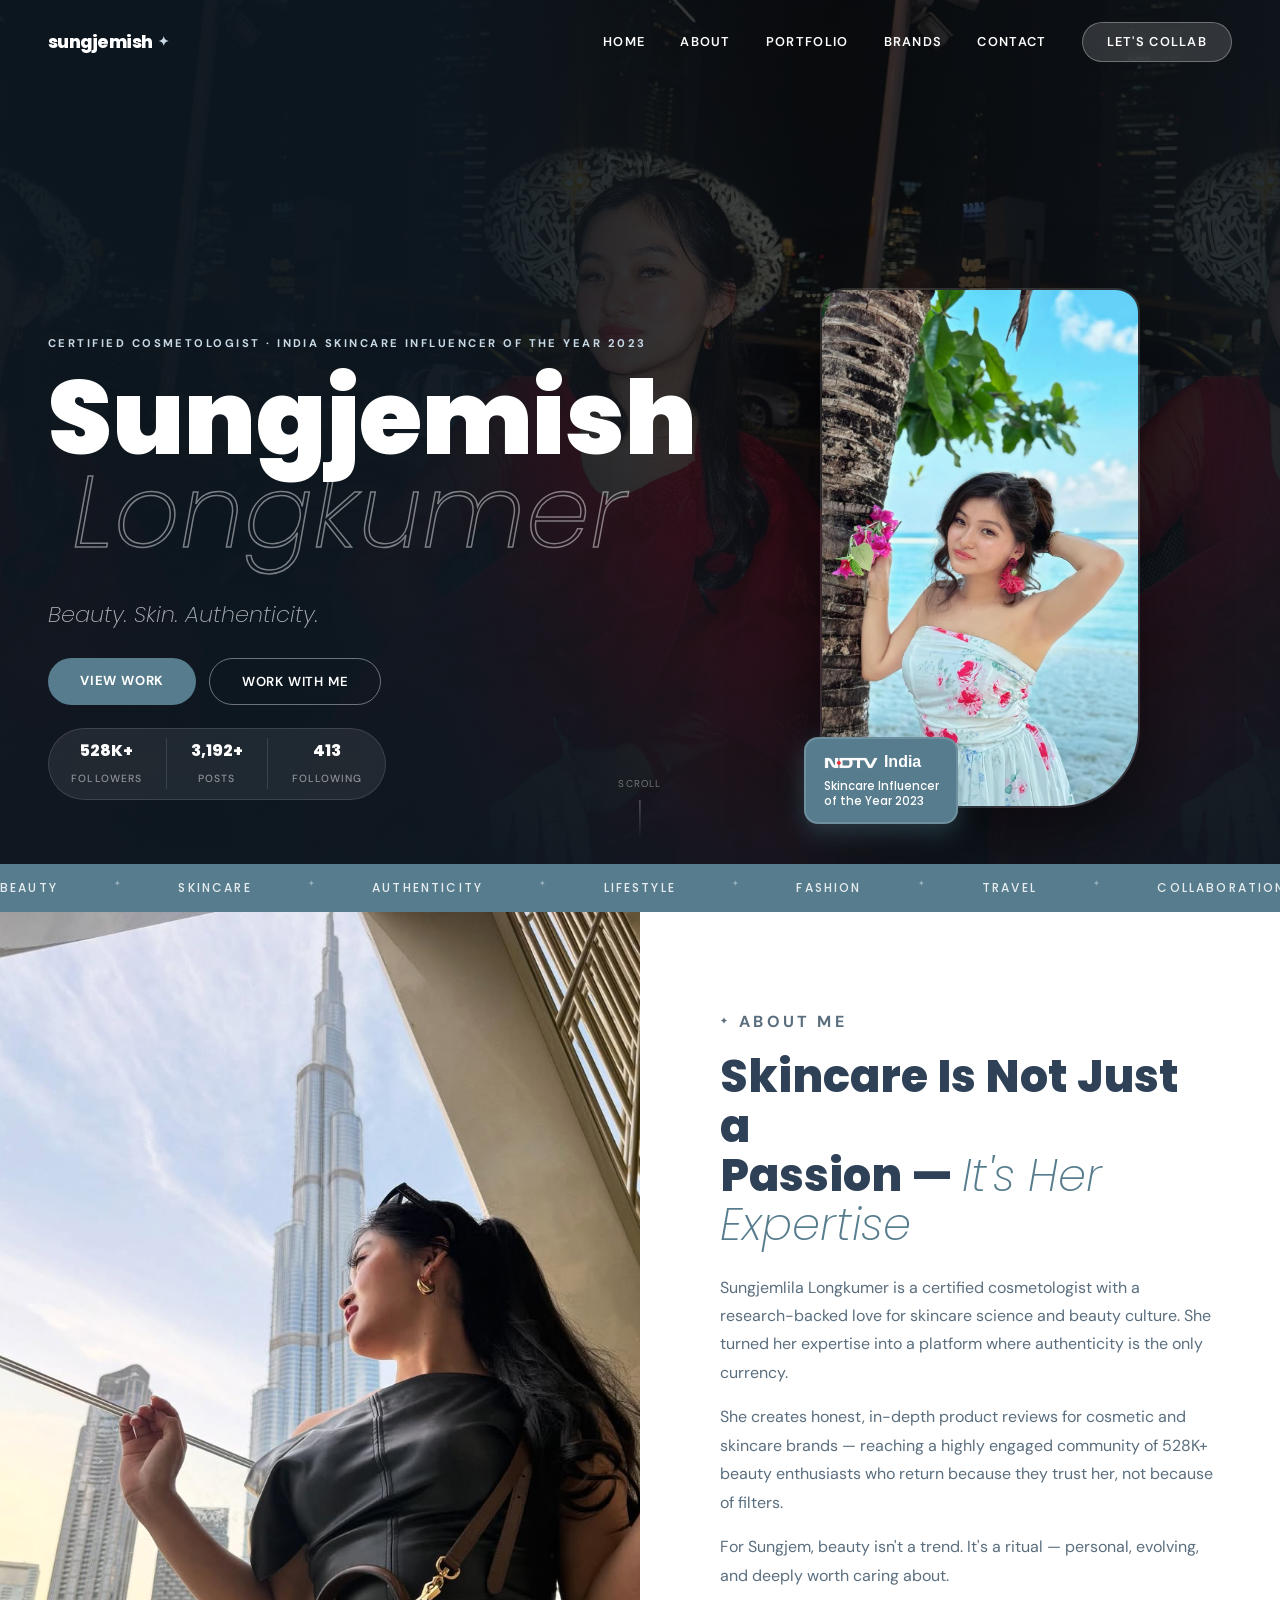
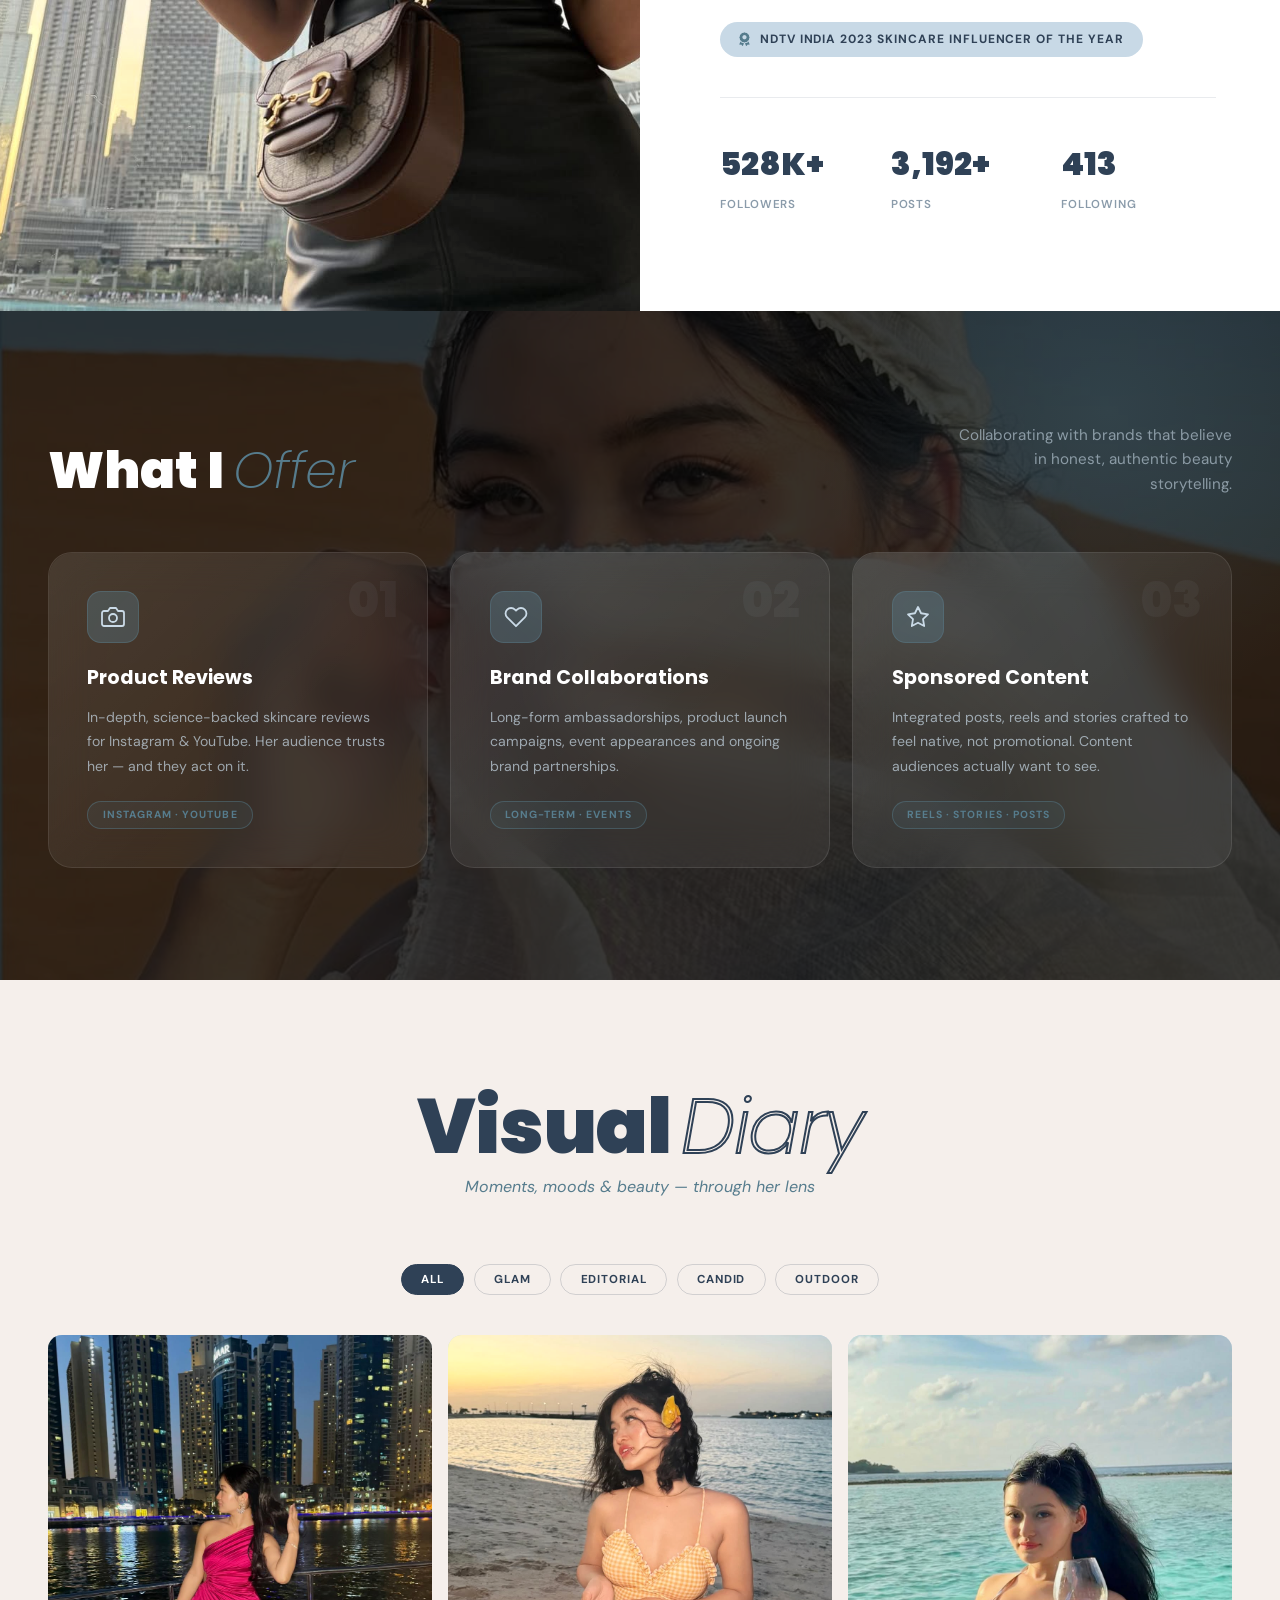
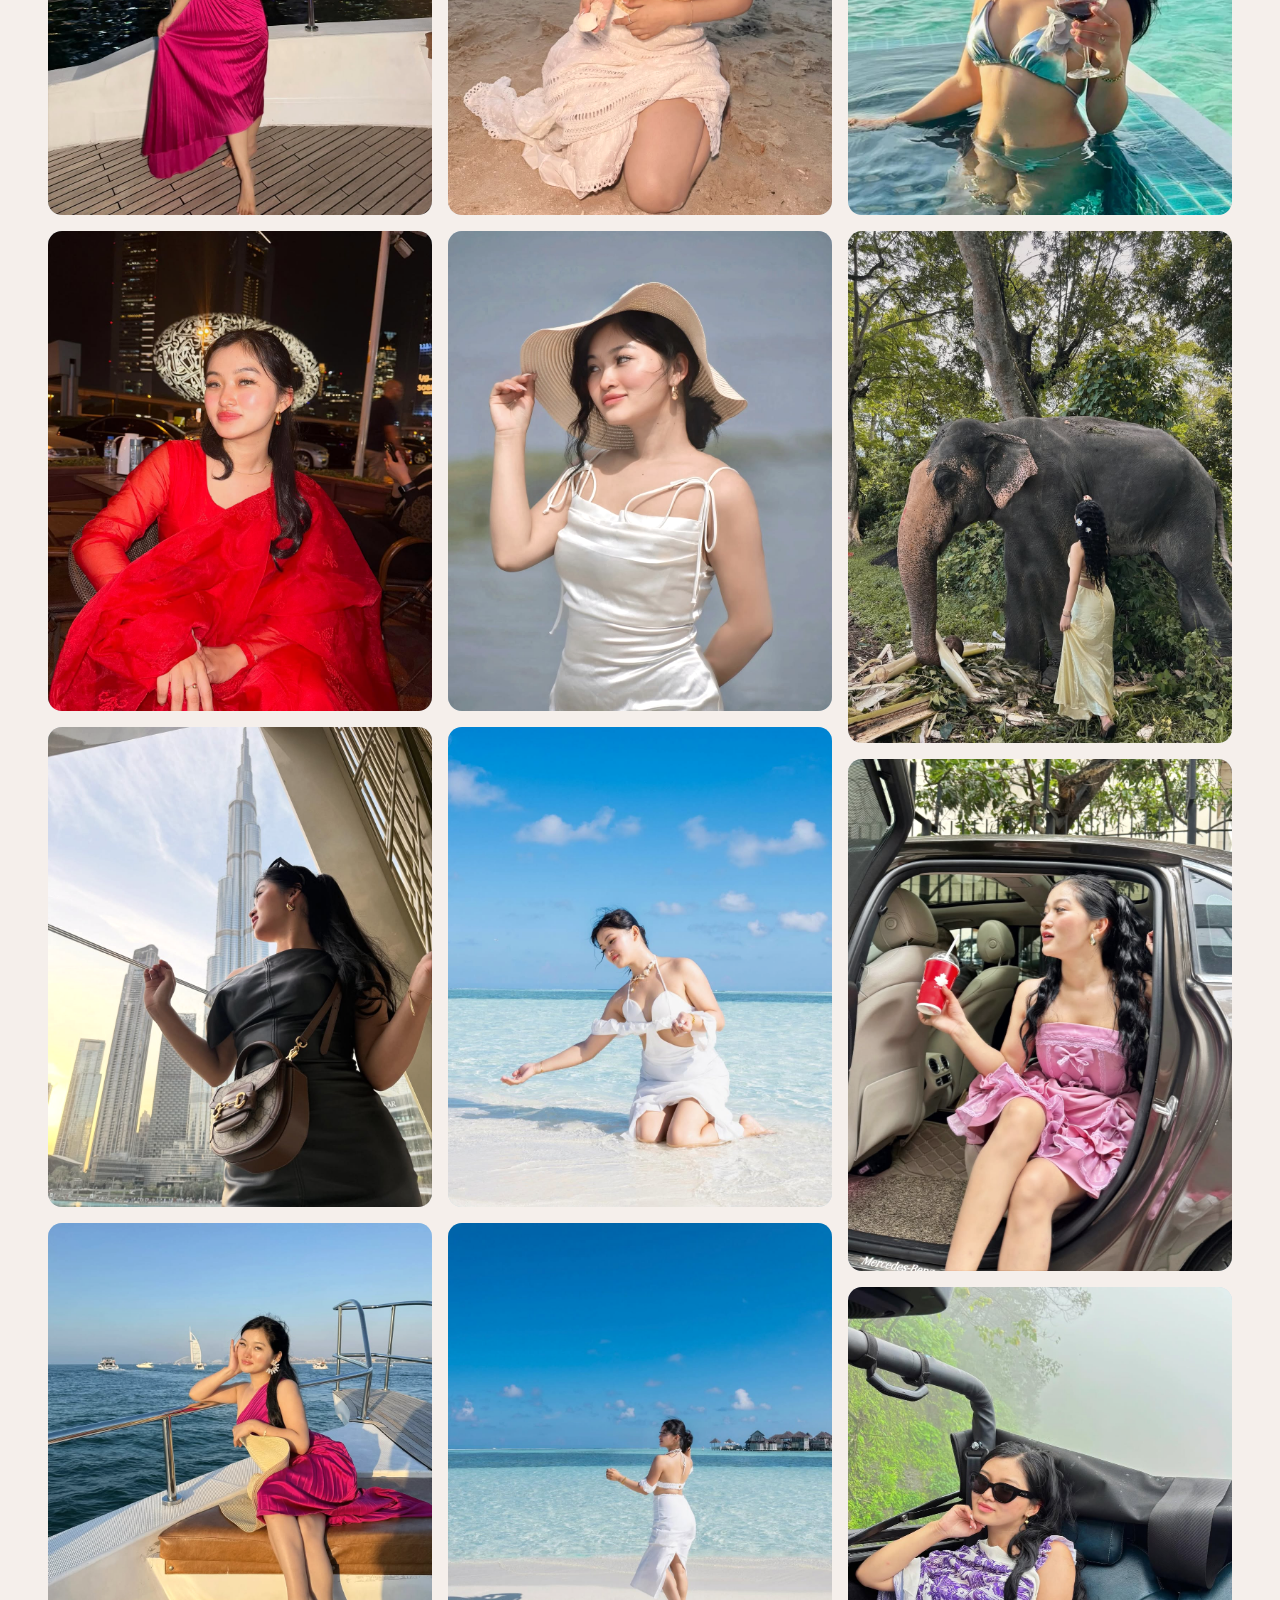
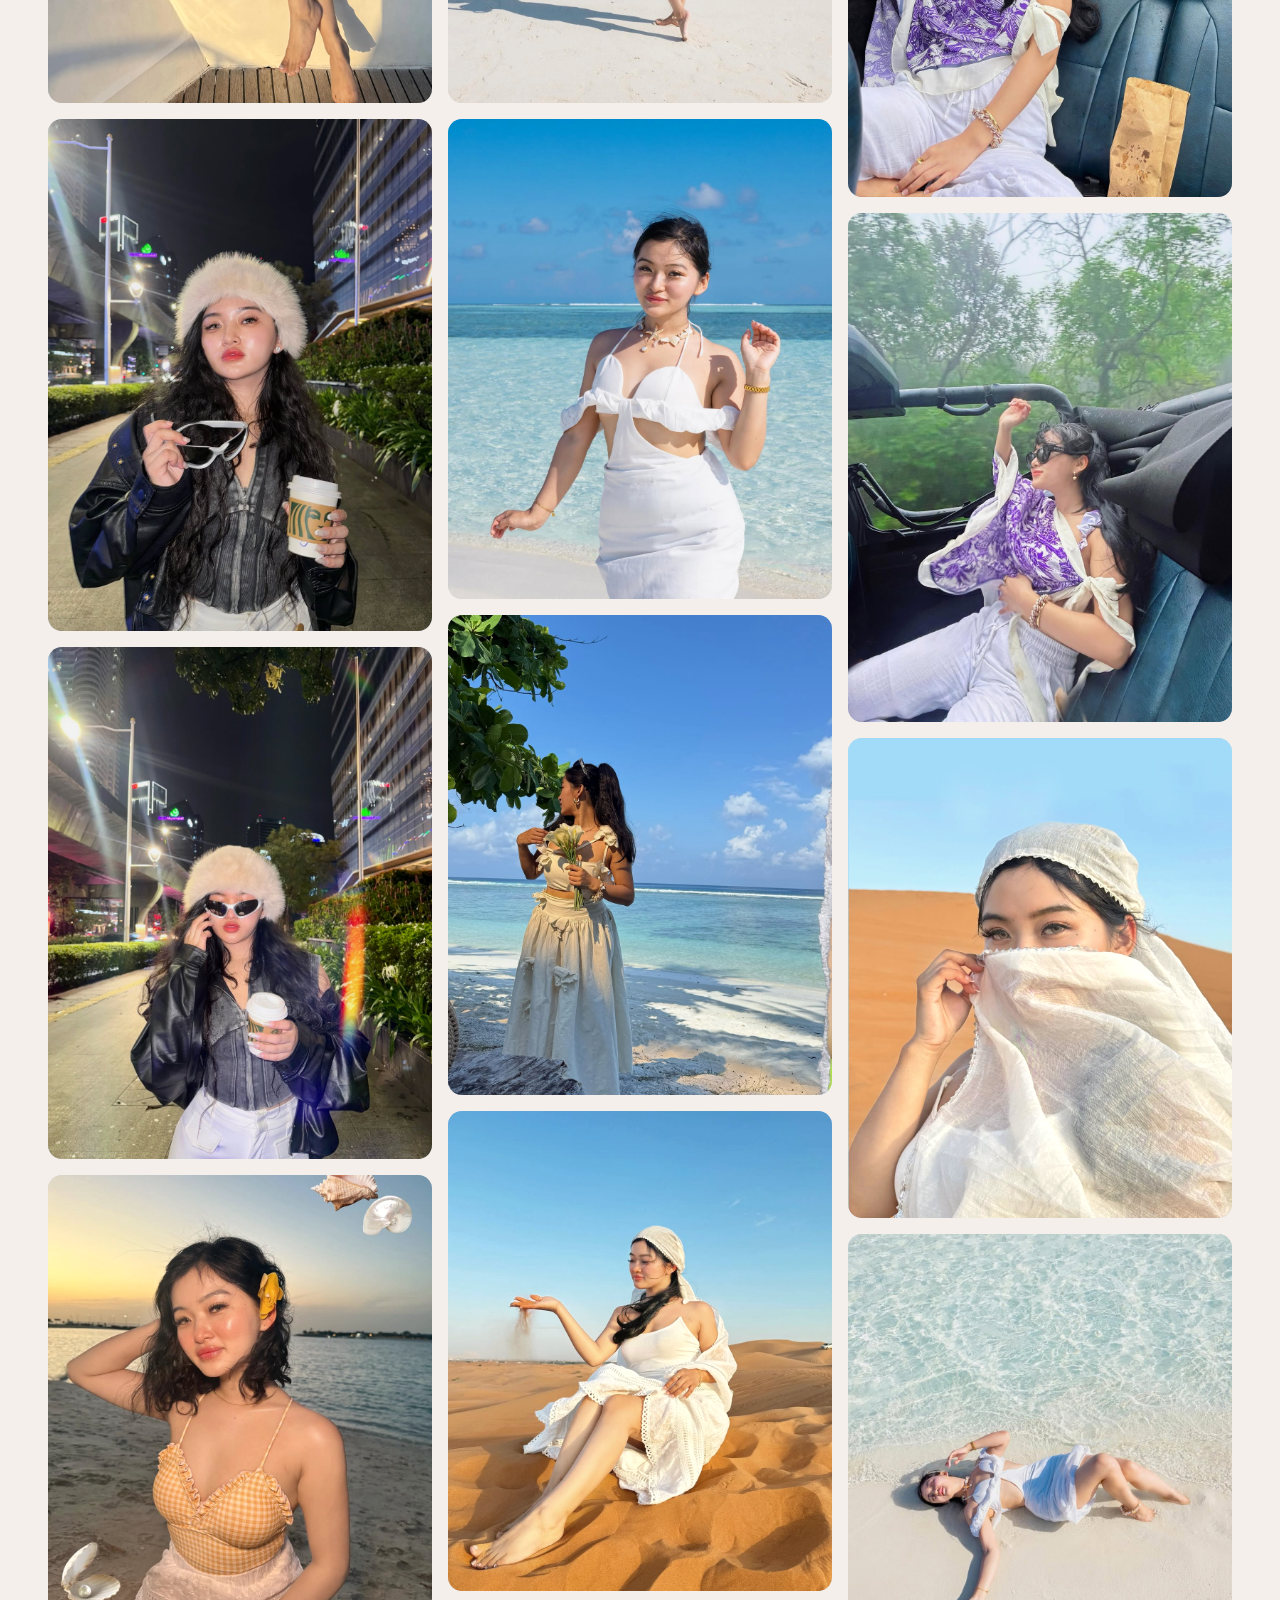
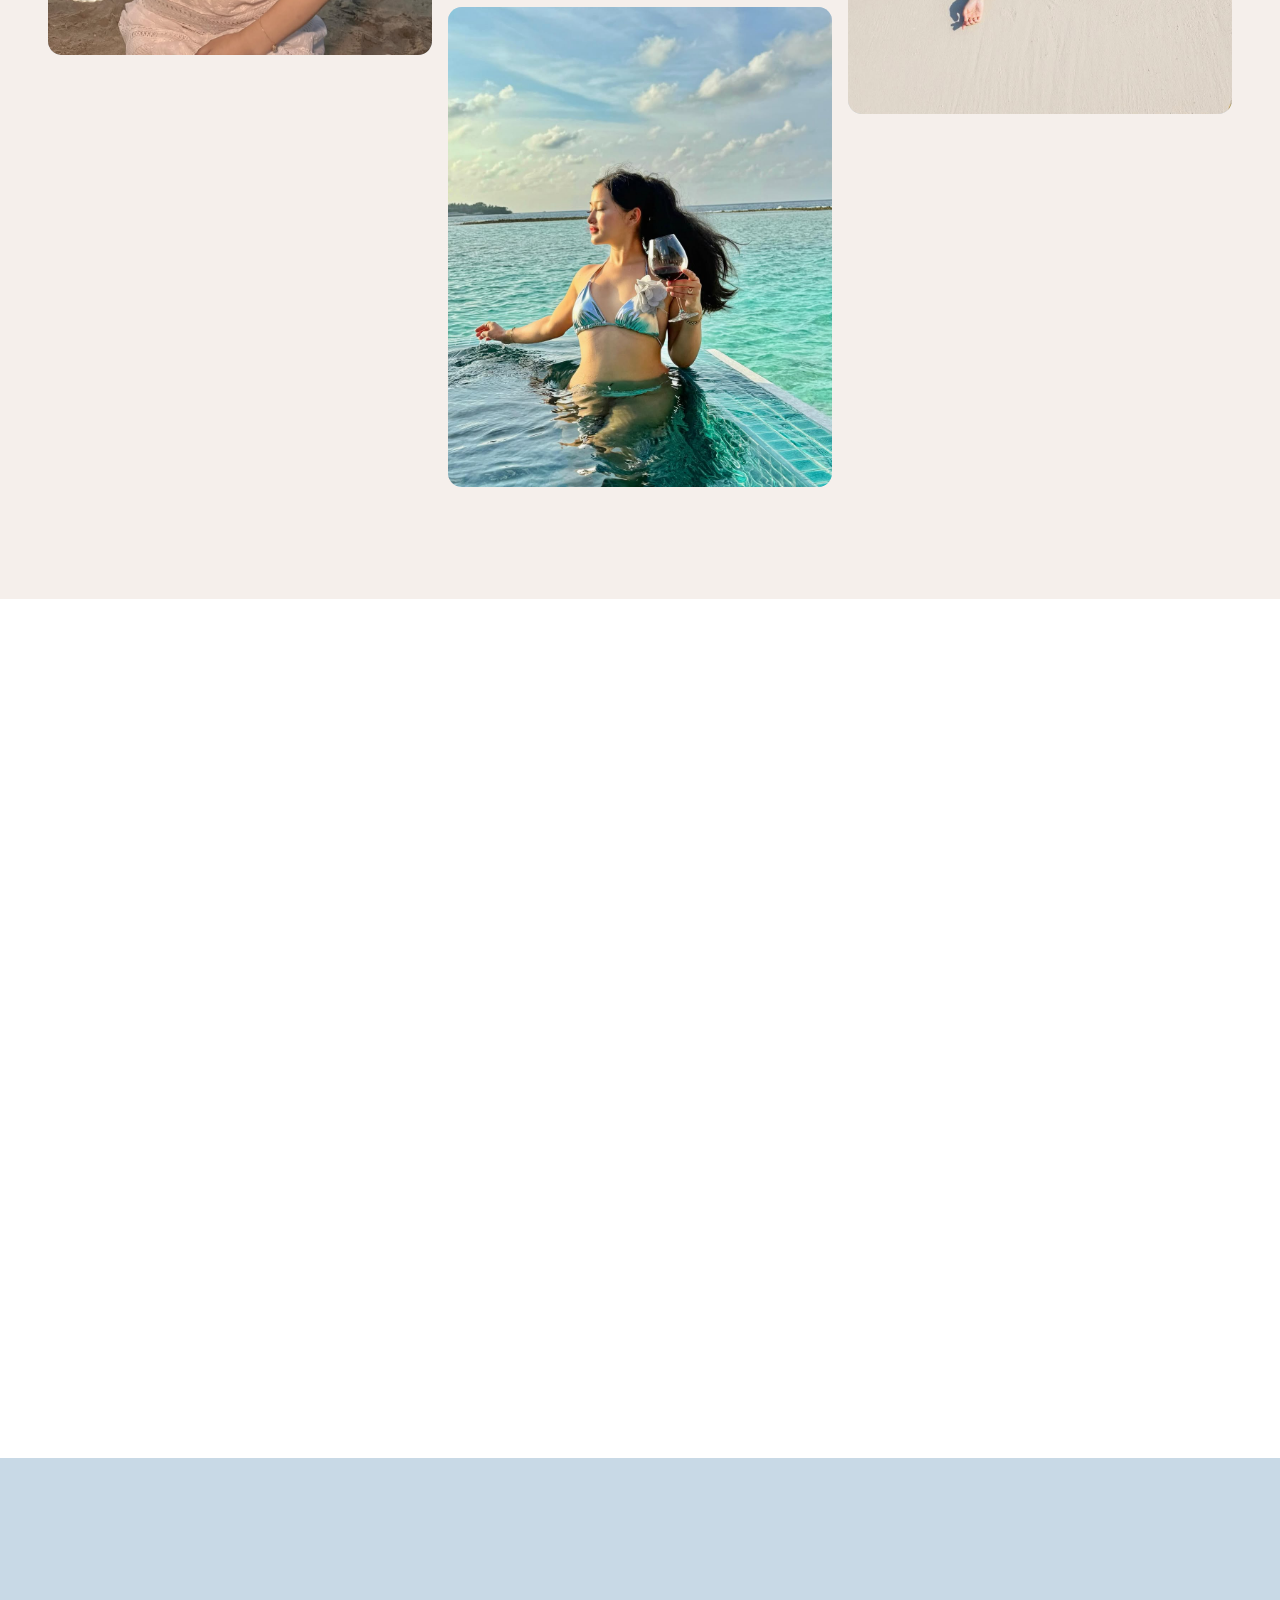
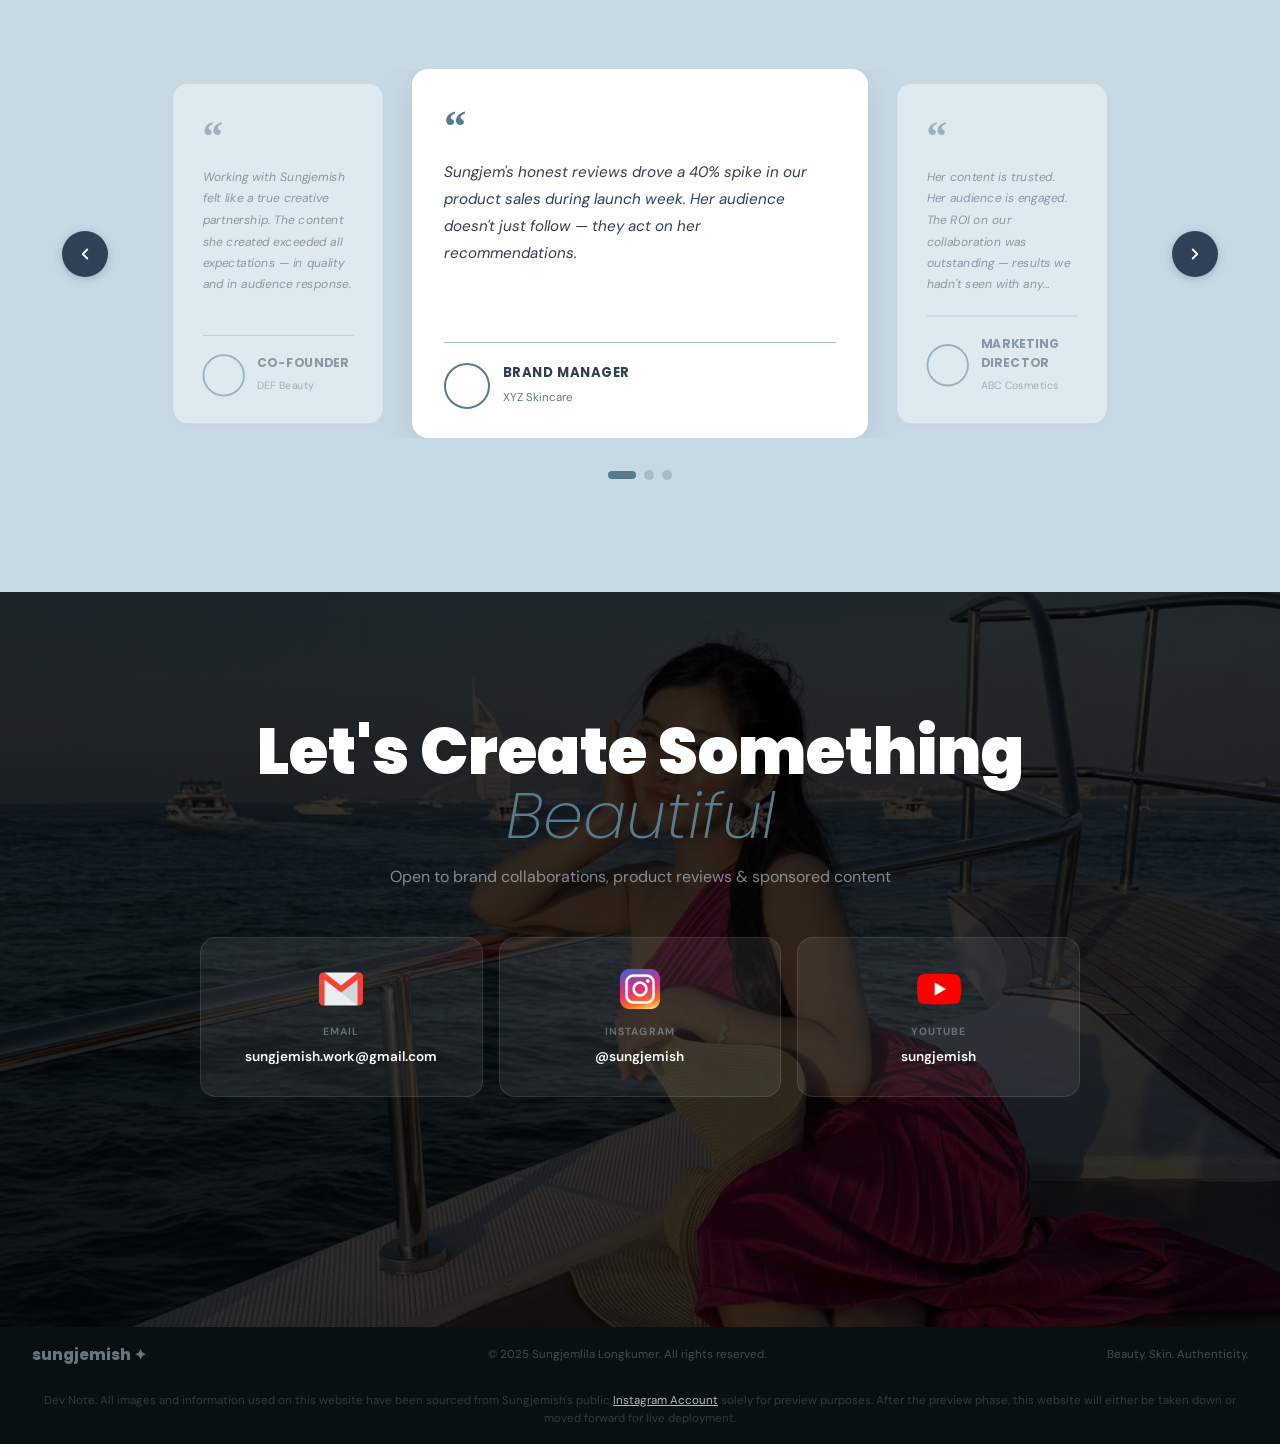
==== commit 2d4ee684: "more changes" ====
--- a/index.html
+++ b/index.html
@@ -231,7 +231,7 @@
   <div class="footer-dev-note">
     <p>
       Dev Note: All images and information used on this website have been sourced
-      from Sungjemish's public <a href="https://www.instagram.com/sungjemish/?hl=en">Instagram Account</a> solely for preview purposes.
+      from Sungjemish's public <a style="text-decoration: underline; color: white;" href="https://www.instagram.com/sungjemish/?hl=en">Instagram Account</a> solely for preview purposes.
       After the preview phase, this website will either be taken down or moved
       forward for live deployment.
     </p>
--- a/styles.css
+++ b/styles.css
@@ -11,7 +11,7 @@
   --ease-out:cubic-bezier(0.16,1,0.3,1);
 }
 *,*::before,*::after{box-sizing:border-box;margin:0;padding:0}
-html{scroll-behavior:smooth;font-size:16px;}
+html{scroll-behavior:smooth;font-size:16px;background:#081014;}
 body{font-family:var(--f-body);background:var(--beige);color:var(--navy);overflow-x:hidden;line-height:1.6}
 img{max-width:100%;display:block}
 a{text-decoration:none;color:inherit}
@@ -34,6 +34,10 @@
 #nav:not(.scrolled) .nav-collab{background:rgba(255,255,255,.15);color:var(--white);border:1px solid rgba(255,255,255,.3);backdrop-filter:blur(8px)}
 #nav:not(.scrolled) .burger span{background:var(--white)}
 #nav.scrolled{background:rgba(245,239,235,.92);backdrop-filter:blur(18px);box-shadow:0 1px 0 rgba(47,65,86,.07)}
+/* Mobile menu open: overlay bg is light, force dark logo/burger regardless of scroll state */
+#nav.menu-open .nav-logo{color:var(--navy)}
+#nav.menu-open .nav-badge{color:var(--teal)}
+#nav.menu-open .burger span{background:var(--navy)}
 .nav-logo{
   font-family:var(--f-display);font-weight:800;font-size:1.1rem;
   color:var(--navy);letter-spacing:-.03em;
@@ -780,7 +784,7 @@
     width:100%;
   }
   .a-stat strong{font-size:1.5rem}
-  .about-award{font-size:.7rem;padding:.45rem 1rem}
+  .about-award{font-size:.6rem;padding:.45rem .8rem}
 
   /* SERVICES */
   #services{padding:5rem 1.5rem}
@@ -814,13 +818,25 @@
   #brands{padding:5rem 0}
 
   /* TESTIMONIALS */
-  #testimonials{padding:5rem 1.5rem}
+  #testimonials{padding:5rem .8rem}
   .t-card.t-side{display:none}
   .t-card.t-center{flex:0 0 100%}
-  .testi-arrow{width:38px;height:38px;margin:0 6px}
+  .testi-stage-wrapper{position:relative}
+  .testi-stage{padding:0 2.6rem}
+  .testi-arrow{
+    width:34px;height:34px;margin:0;
+    position:absolute;top:50%;transform:translateY(-50%);
+    z-index:3;
+  }
+  .testi-arrow:hover{transform:translateY(-50%) scale(1.08)}
+  #testiPrev{left:0}
+  #testiNext{right:0}
 
   /* MODAL */
-  #modalForm,#modalSuccess{padding:1rem 0rem}
+  #modalForm,#modalSuccess{padding:1rem 1.2rem}
+  .modal-box h3 {
+    font-size: 1.3rem;
+  }
 
   /* FOOTER */
   footer{padding:1.5rem;flex-direction:column;align-items:center;justify-content:center;gap:.5rem;text-align:center}
@@ -834,8 +850,8 @@
   .hero-ctas{flex-direction:column;width:100%;align-items:stretch;gap:.6rem}
   .btn-hero-primary,.btn-hero-outline{text-align:center;padding:.65rem 1.5rem;font-size:.75rem}
   .hero-scroll-hint{display:none}
-  .hero-stats-pill{gap:.6rem .8rem;padding:.6rem .8rem}
-  .hero-stats-pill .h-stat[style]{border-left:none!important;padding-left:0!important}
+  .hero-stats-pill{gap:.6rem .8rem;padding:.6rem 2rem}
+  .hero-stats-pill .h-stat[style]{border-left:none!important;}
   .h-stat strong{font-size:.85rem}
   .h-stat span{font-size:.58rem}
   .about-image-col{height:85vw;max-height:320px}
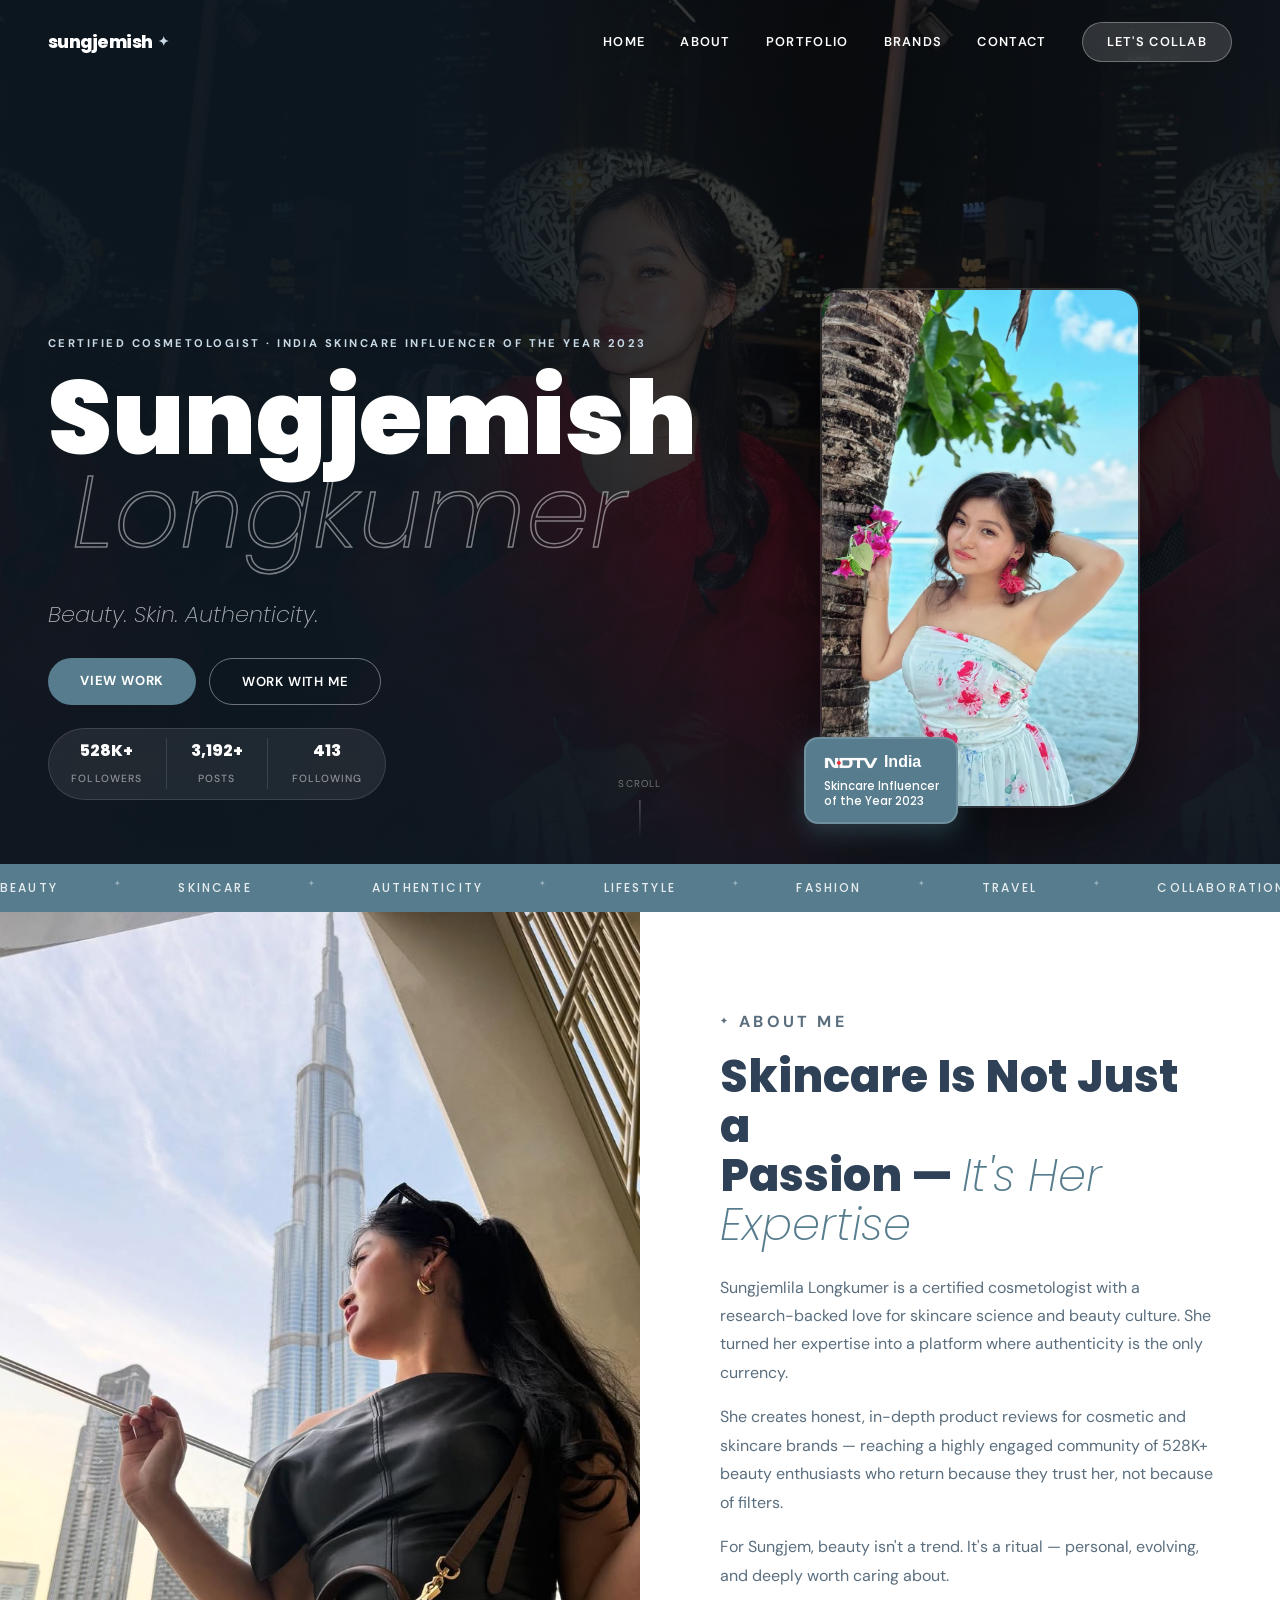
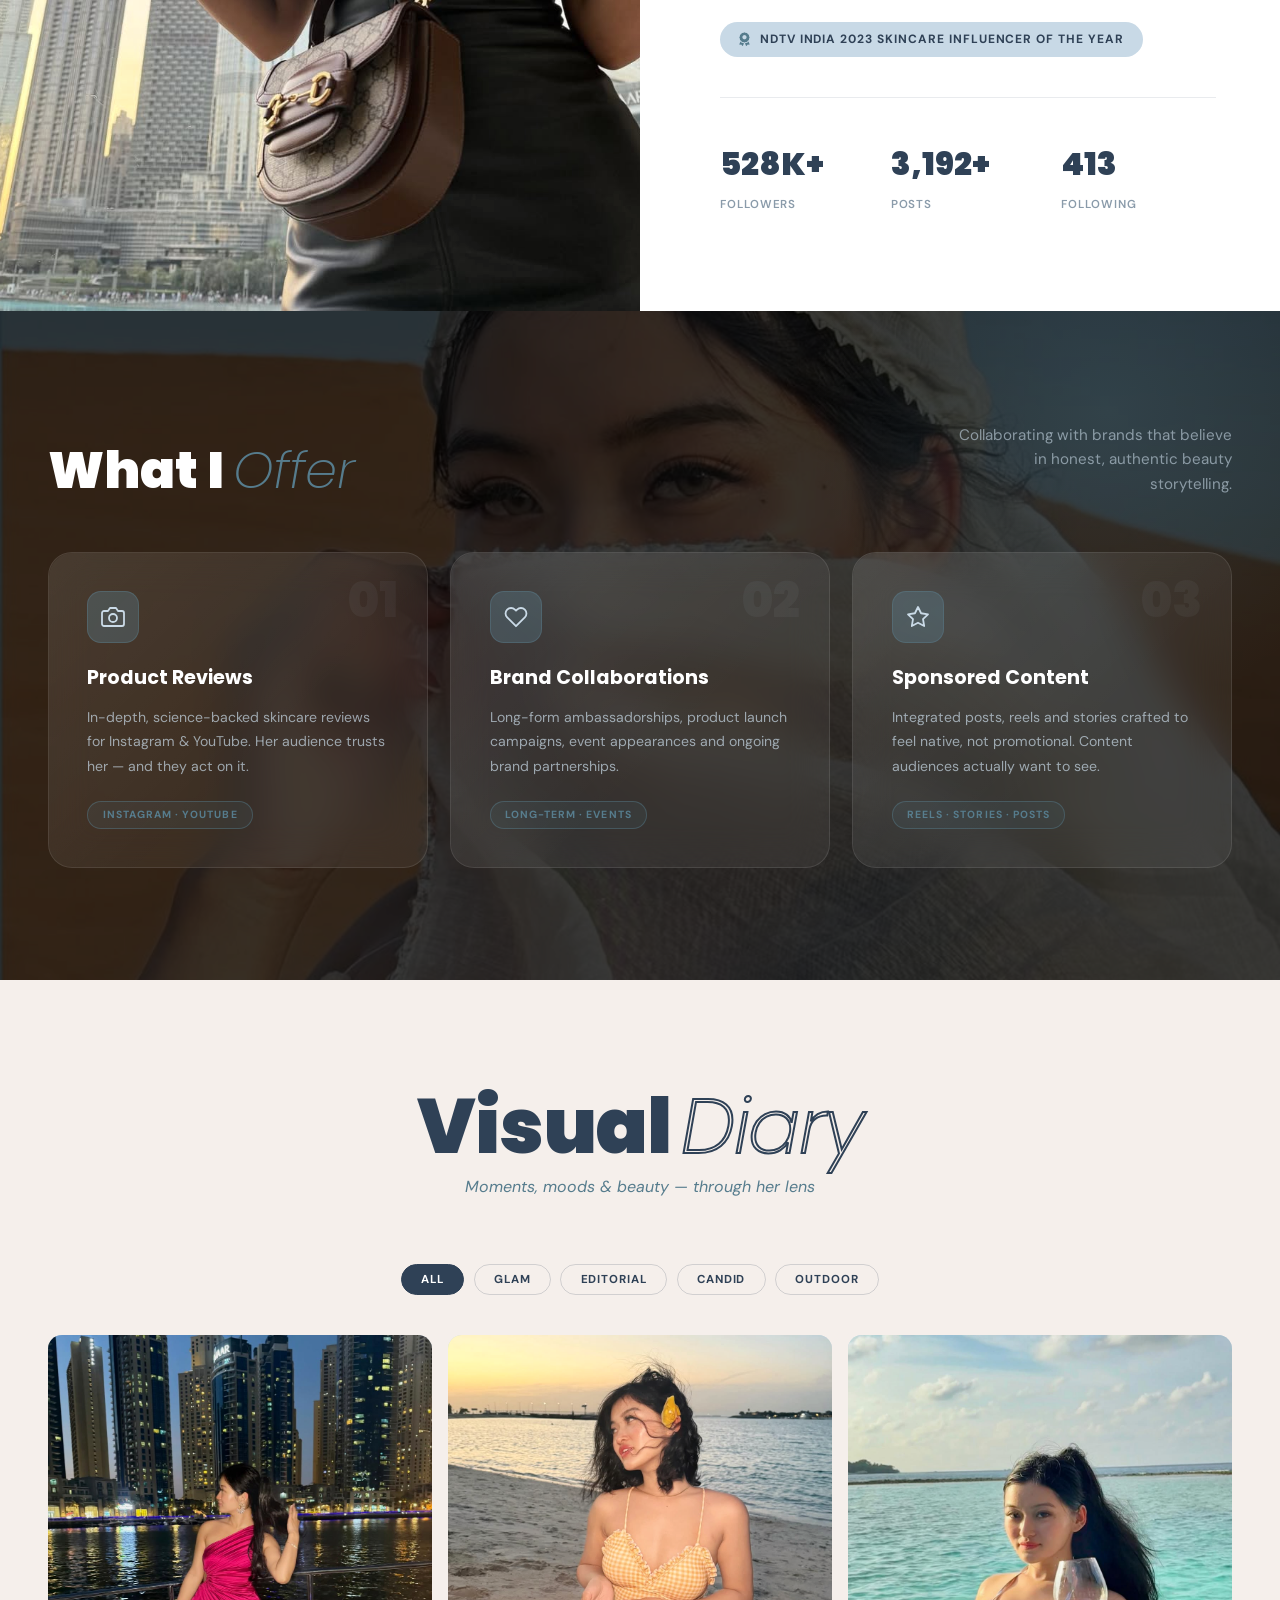
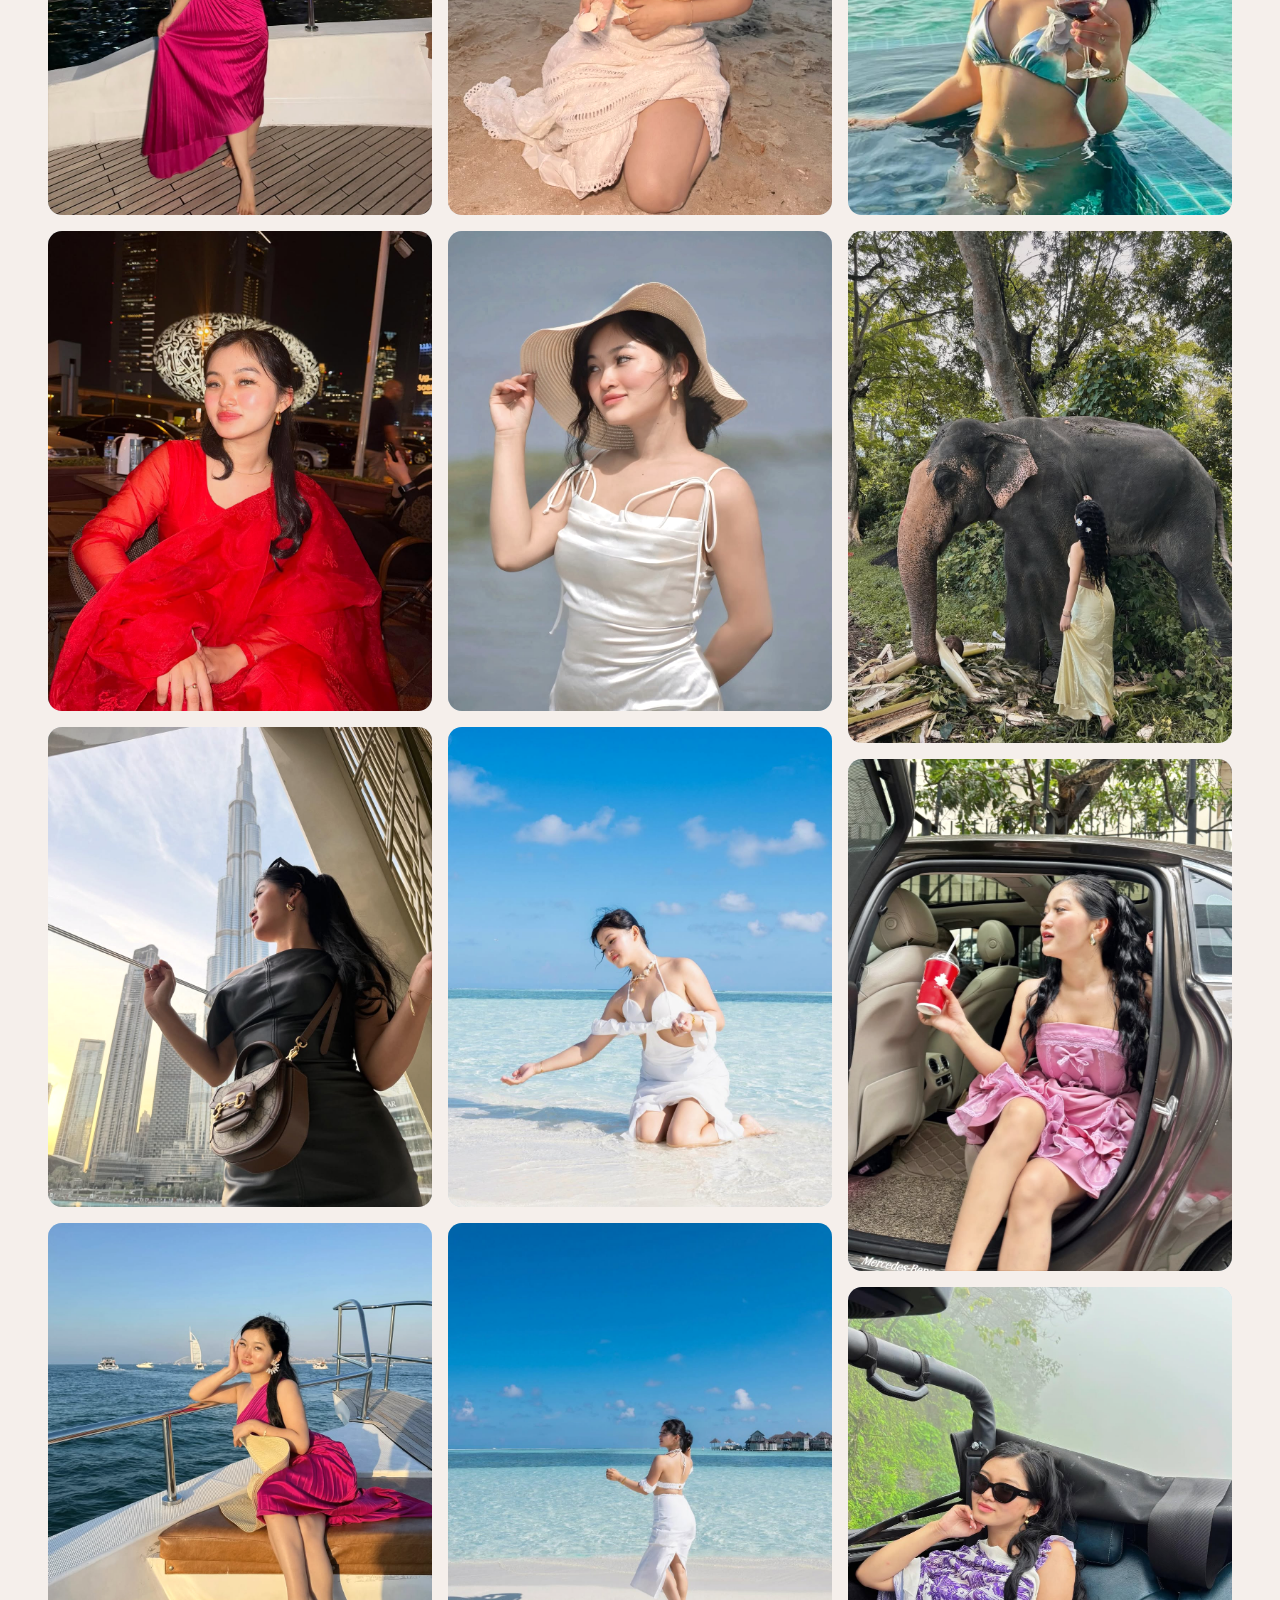
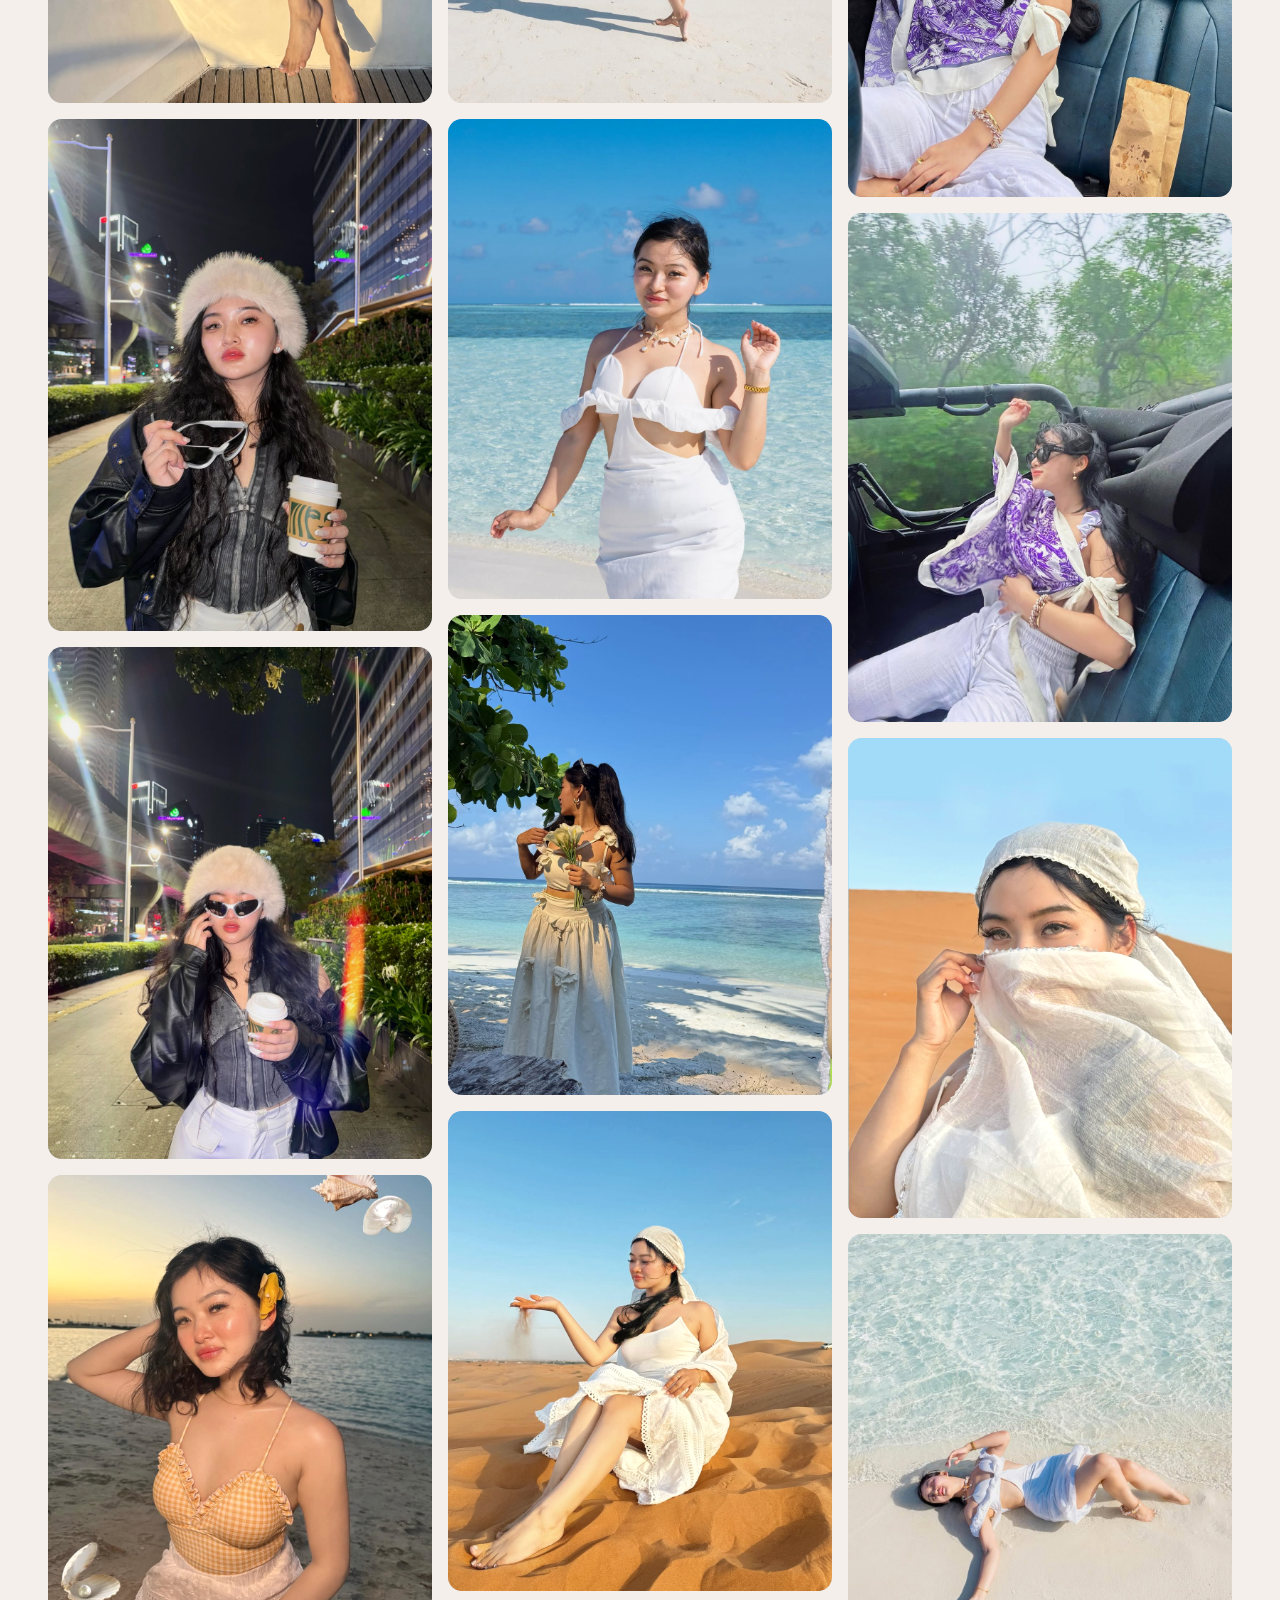
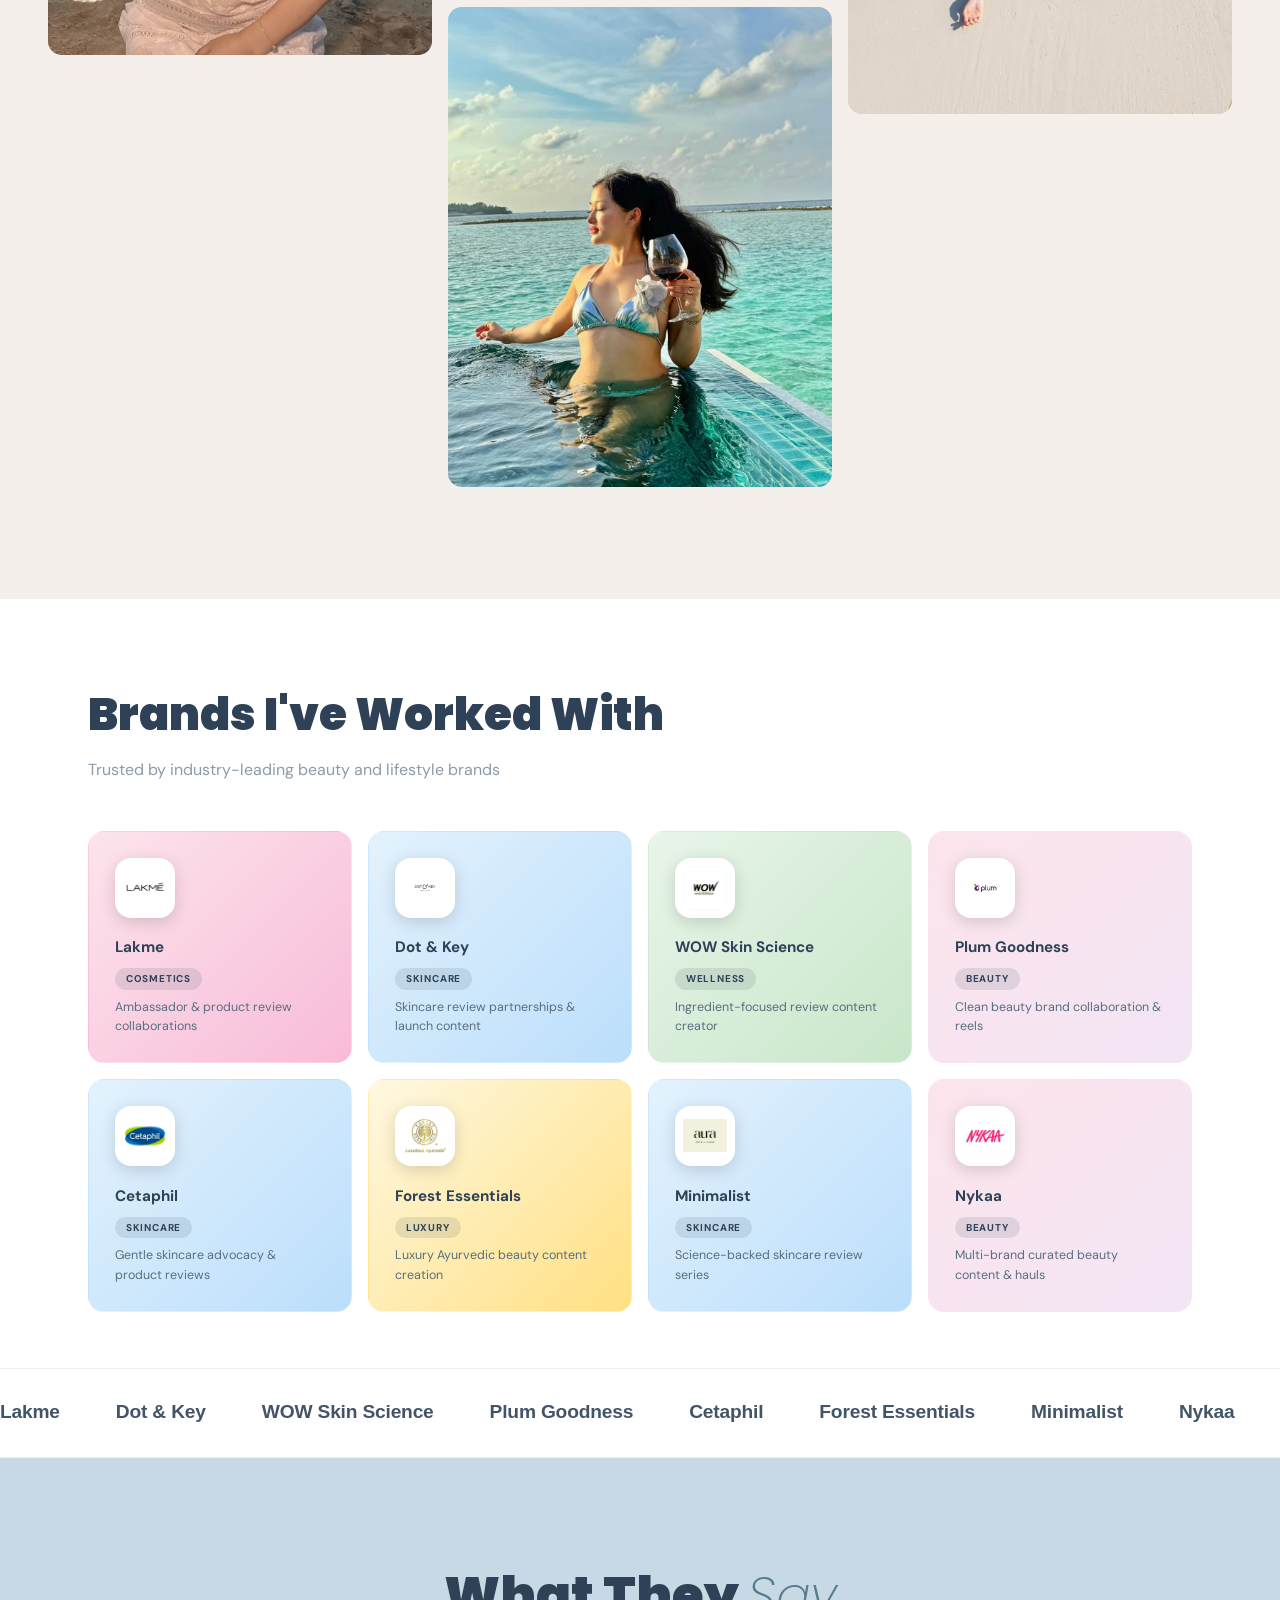
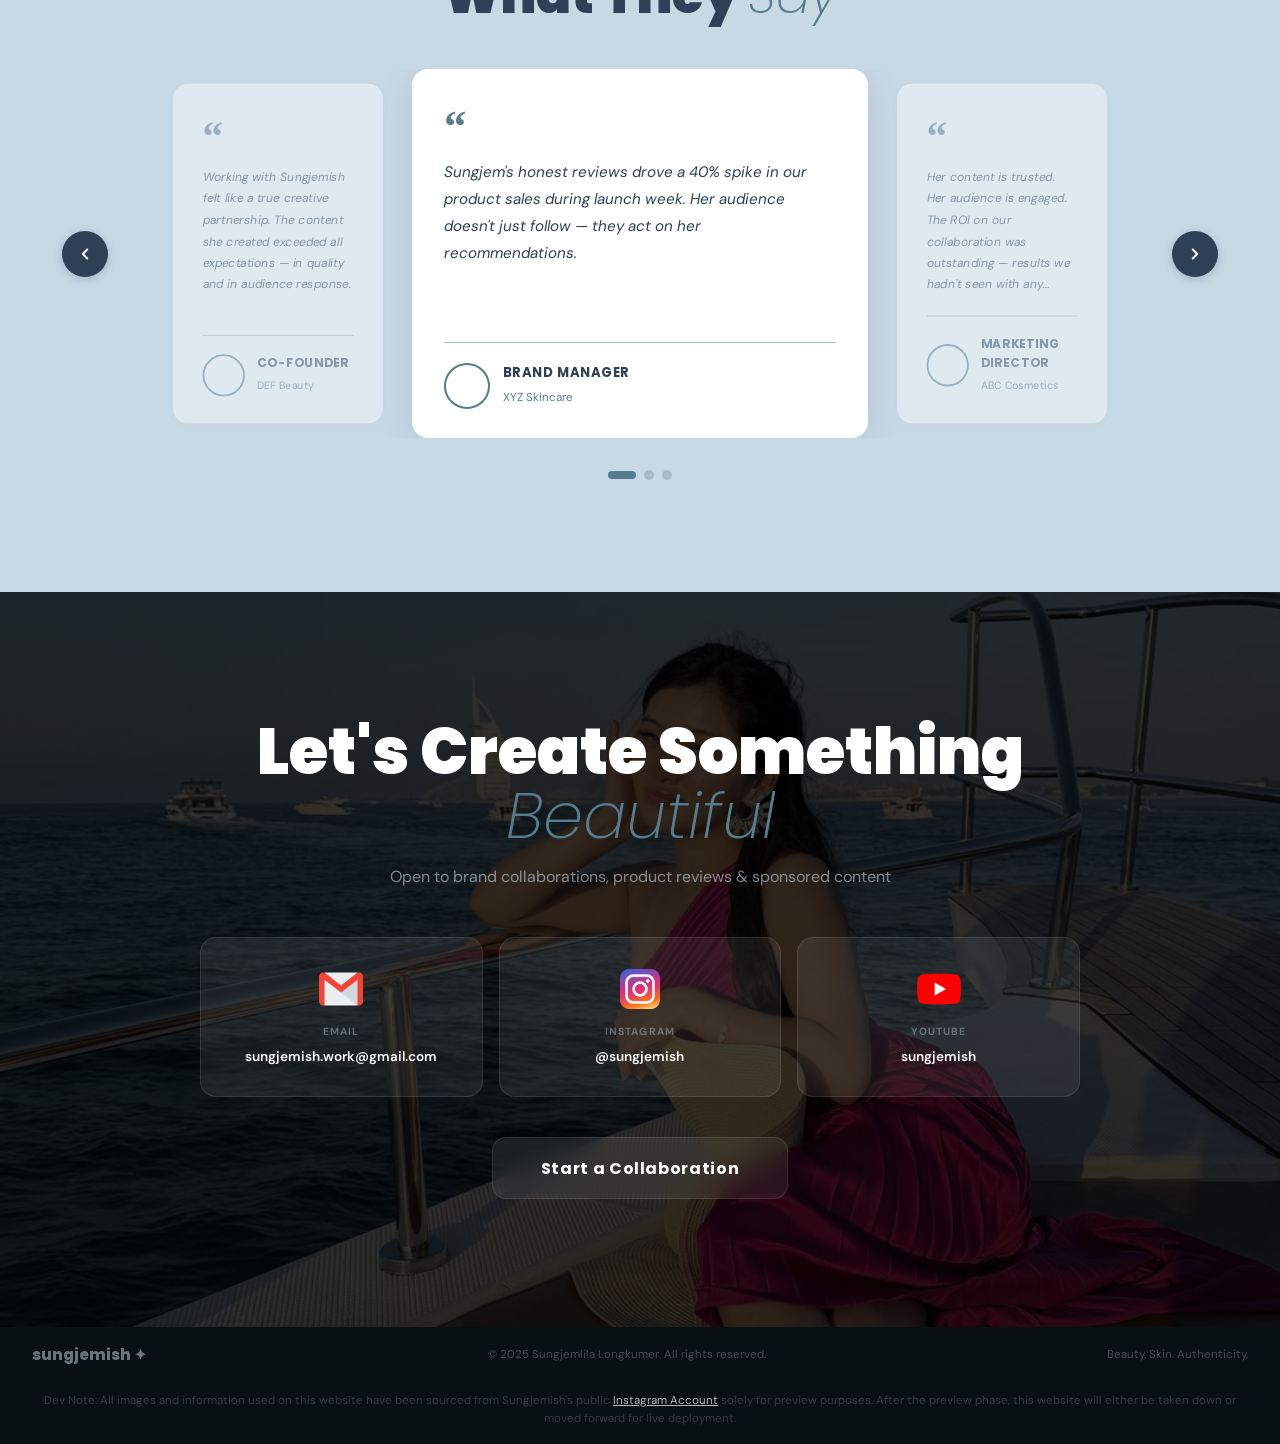
==== commit 0562f1ee: "asd" ====
--- a/index.html
+++ b/index.html
@@ -10,6 +10,7 @@
 <meta name="viewport" content="width=device-width, initial-scale=1.0">
 <meta name="description" content="Sungjemlila Longkumer @sungjemish — Certified Cosmetologist, NDTV India 2023 Skincare Influencer of the Year. 528K+ followers. Open to brand collaborations.">
 <title>sungjemish ✦</title>
+<link rel="icon" href="data:image/svg+xml,%3Csvg xmlns='http://www.w3.org/2000/svg' viewBox='0 0 100 100'%3E%3Ctext x='50' y='68' font-size='70' text-anchor='middle' fill='%23567C8D'%3E%E2%9C%A6%3C/text%3E%3C/svg%3E">
 <link rel="preconnect" href="https://fonts.googleapis.com">
 <link rel="preconnect" href="https://fonts.gstatic.com" crossorigin>
 <link href="https://fonts.googleapis.com/css2?family=DM+Sans:ital,opsz,wght@0,9..40,300;0,9..40,400;0,9..40,500;0,9..40,600;1,9..40,300;1,9..40,400&family=Poppins:ital,wght@0,200;0,400;0,700;0,800;0,900;1,200;1,700&display=swap" rel="stylesheet">
@@ -79,7 +80,7 @@
 
 <!-- NAV -->
 <nav id="nav">
-  <div class="nav-logo">sungjemish<span class="nav-badge"> ✦</span></div>
+  <a href="./" class="nav-logo">sungjemish<span class="nav-badge"> ✦</span></a>
   <div class="nav-links">
     <a href="#home">Home</a>
     <a href="#about">About</a>
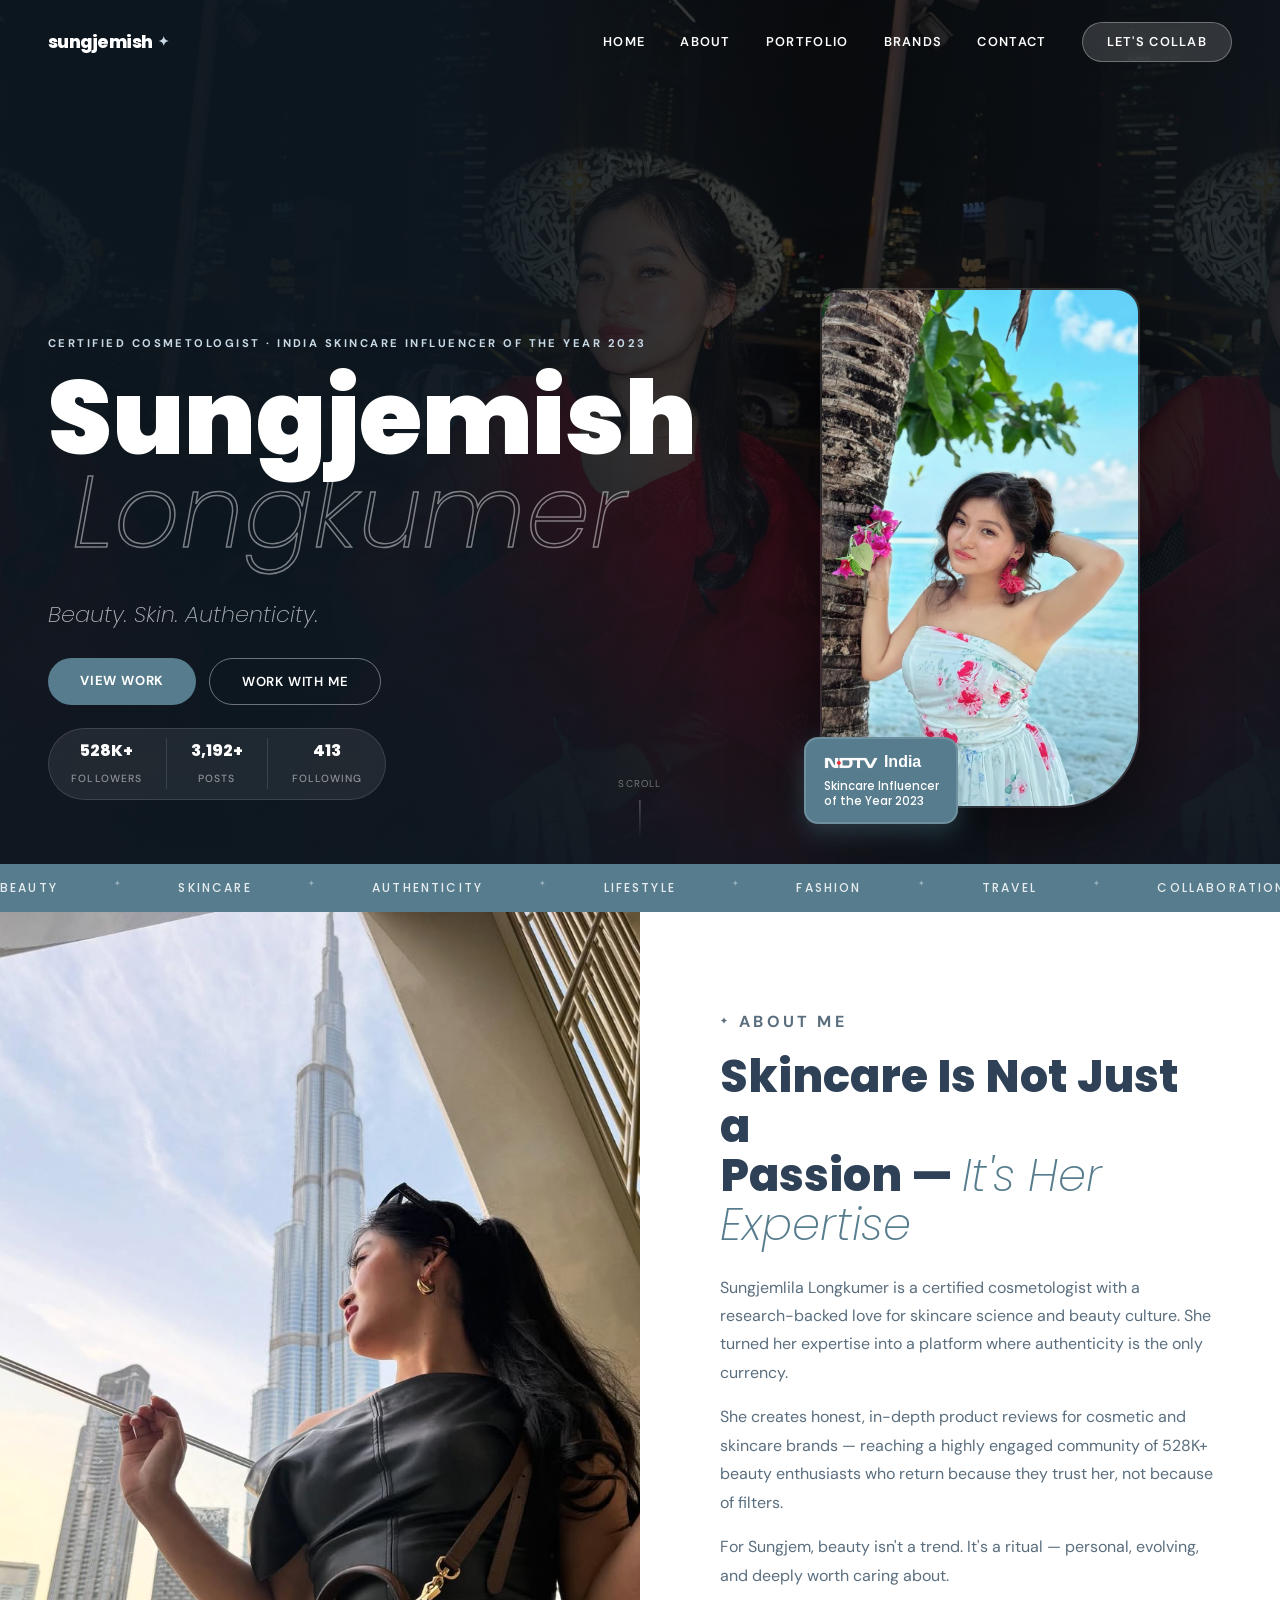
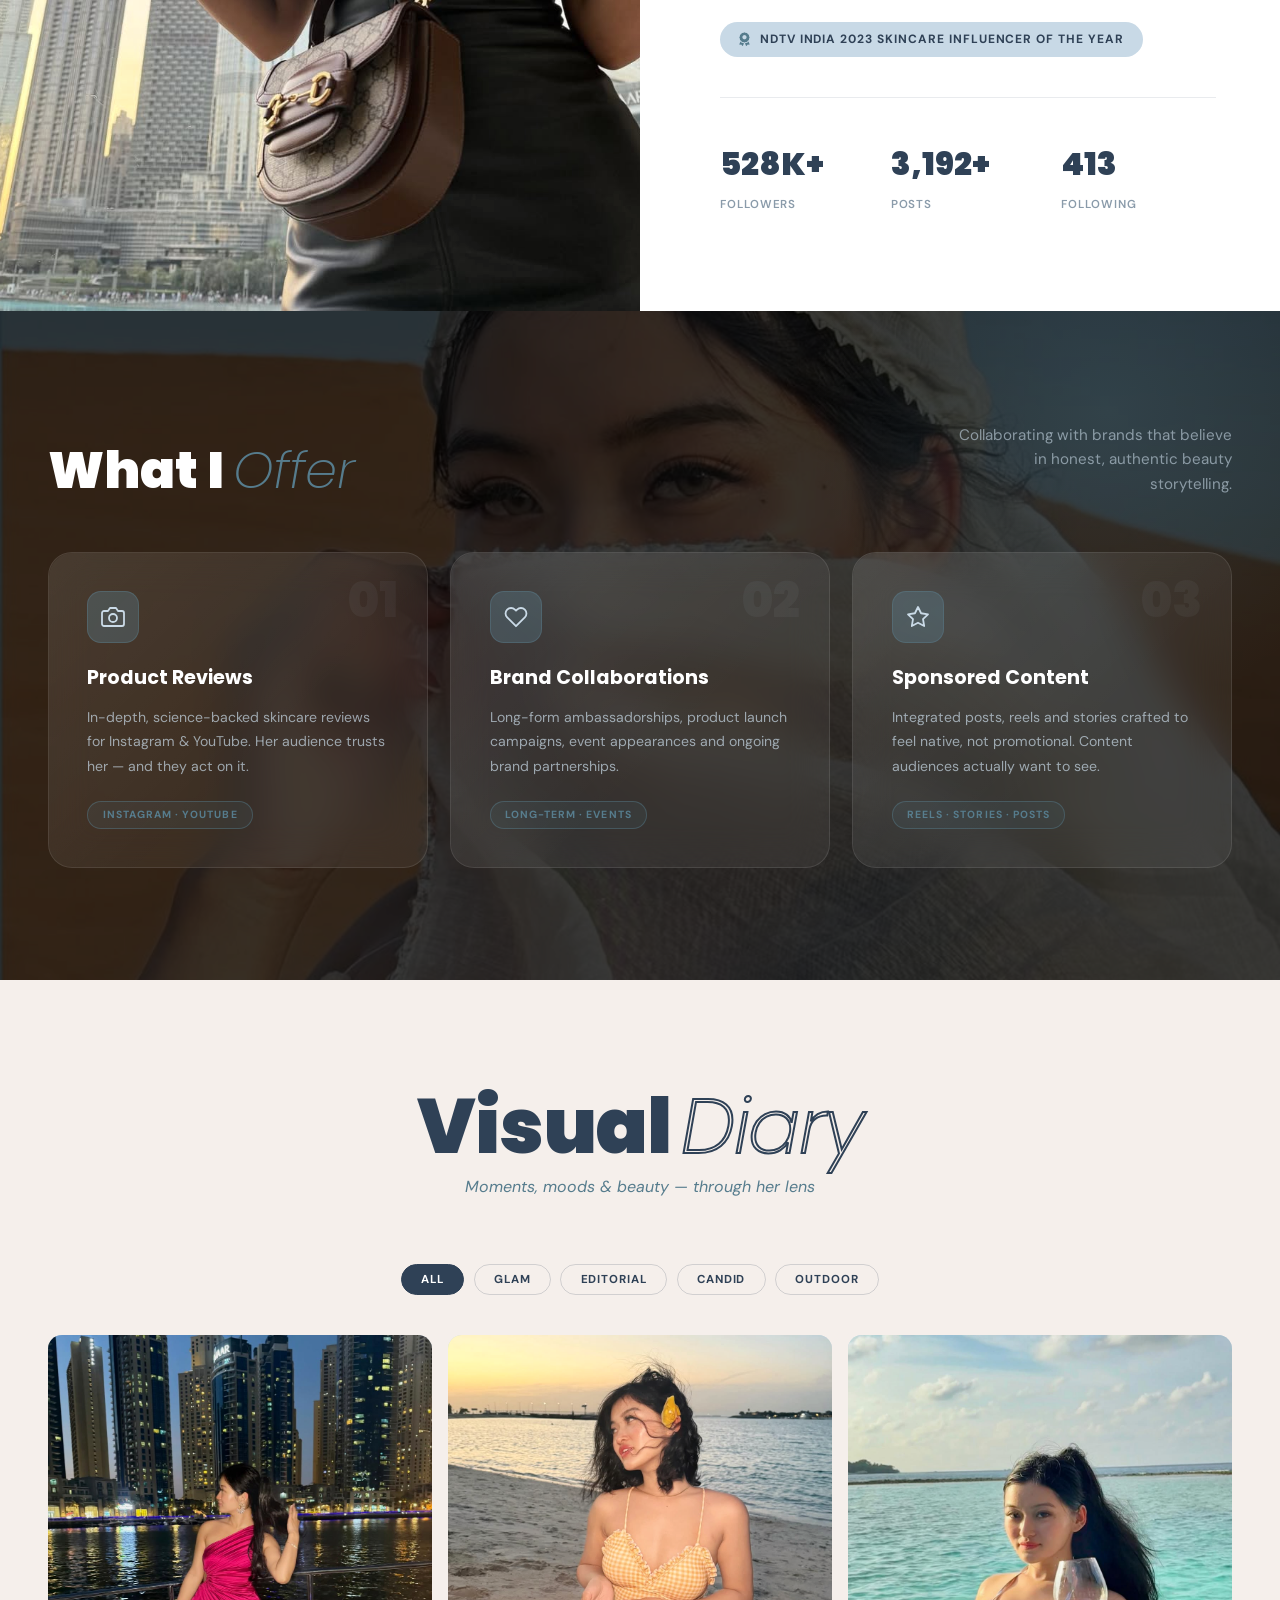
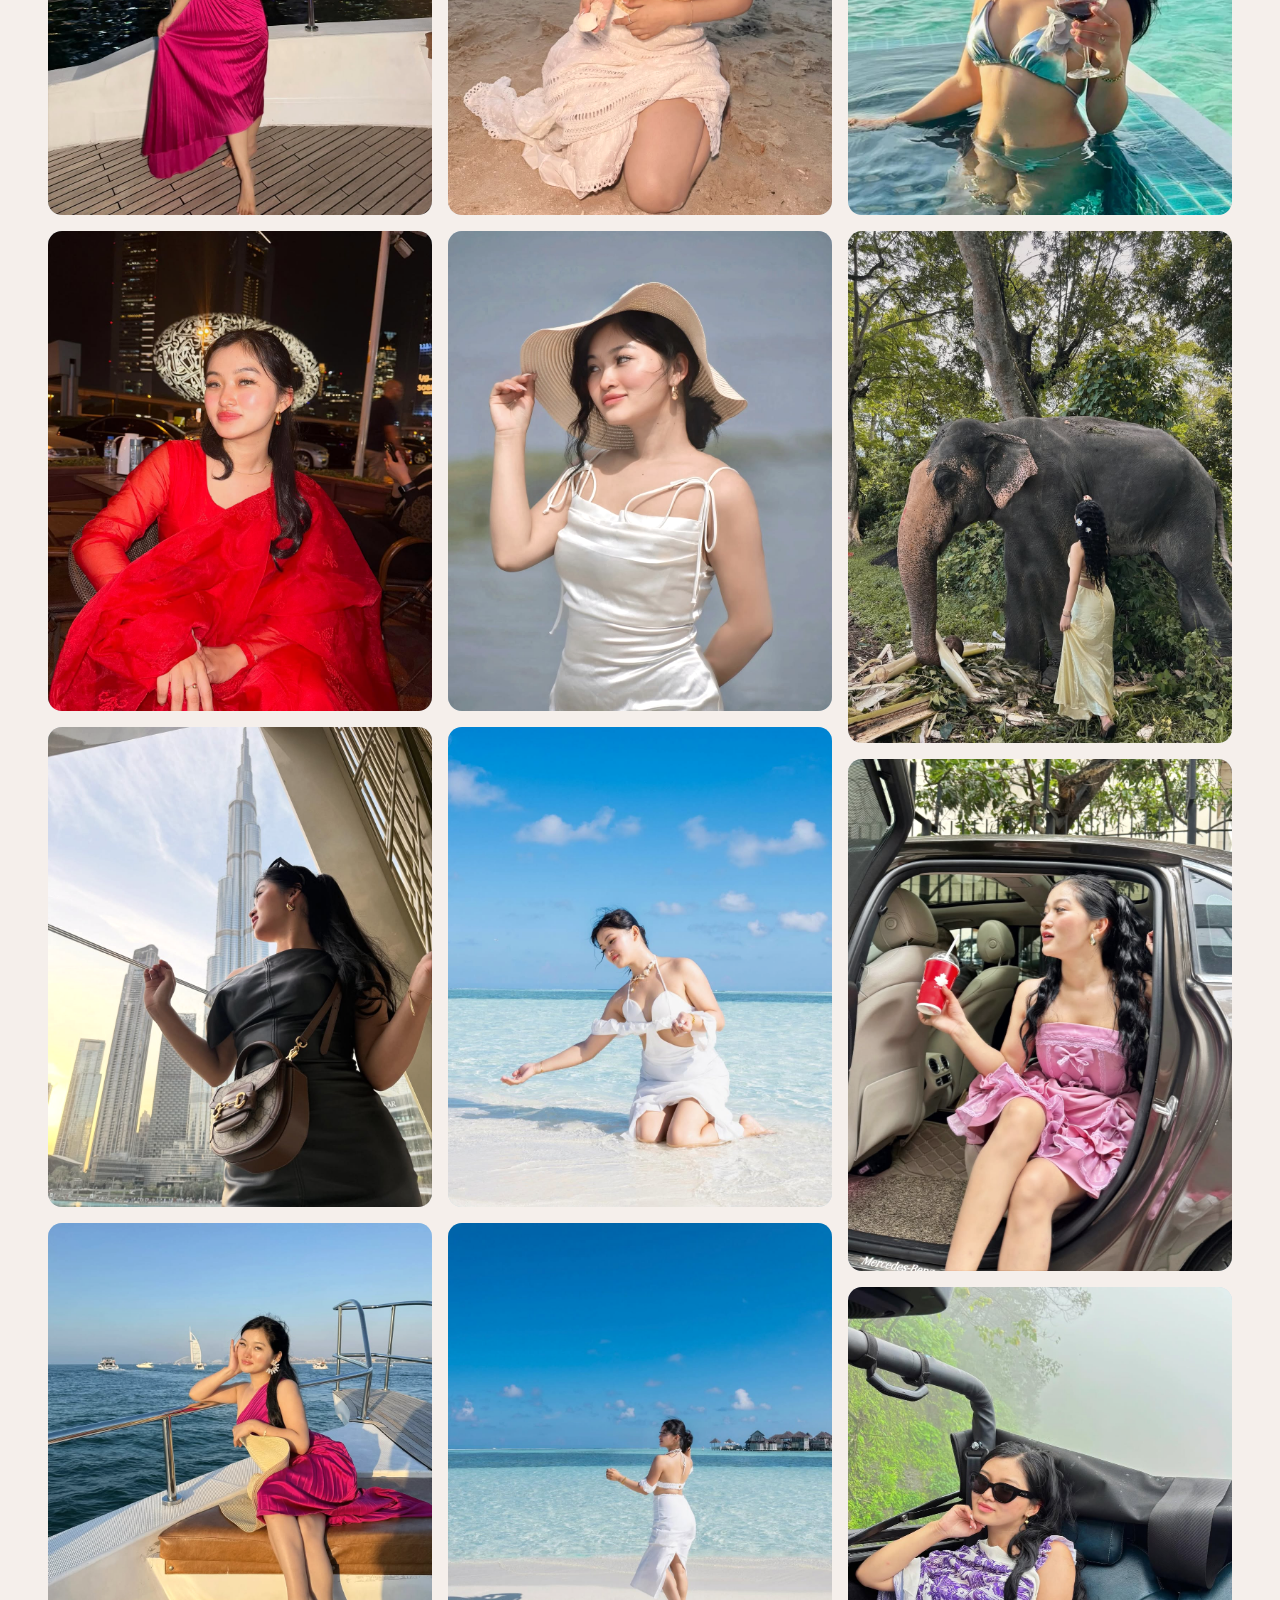
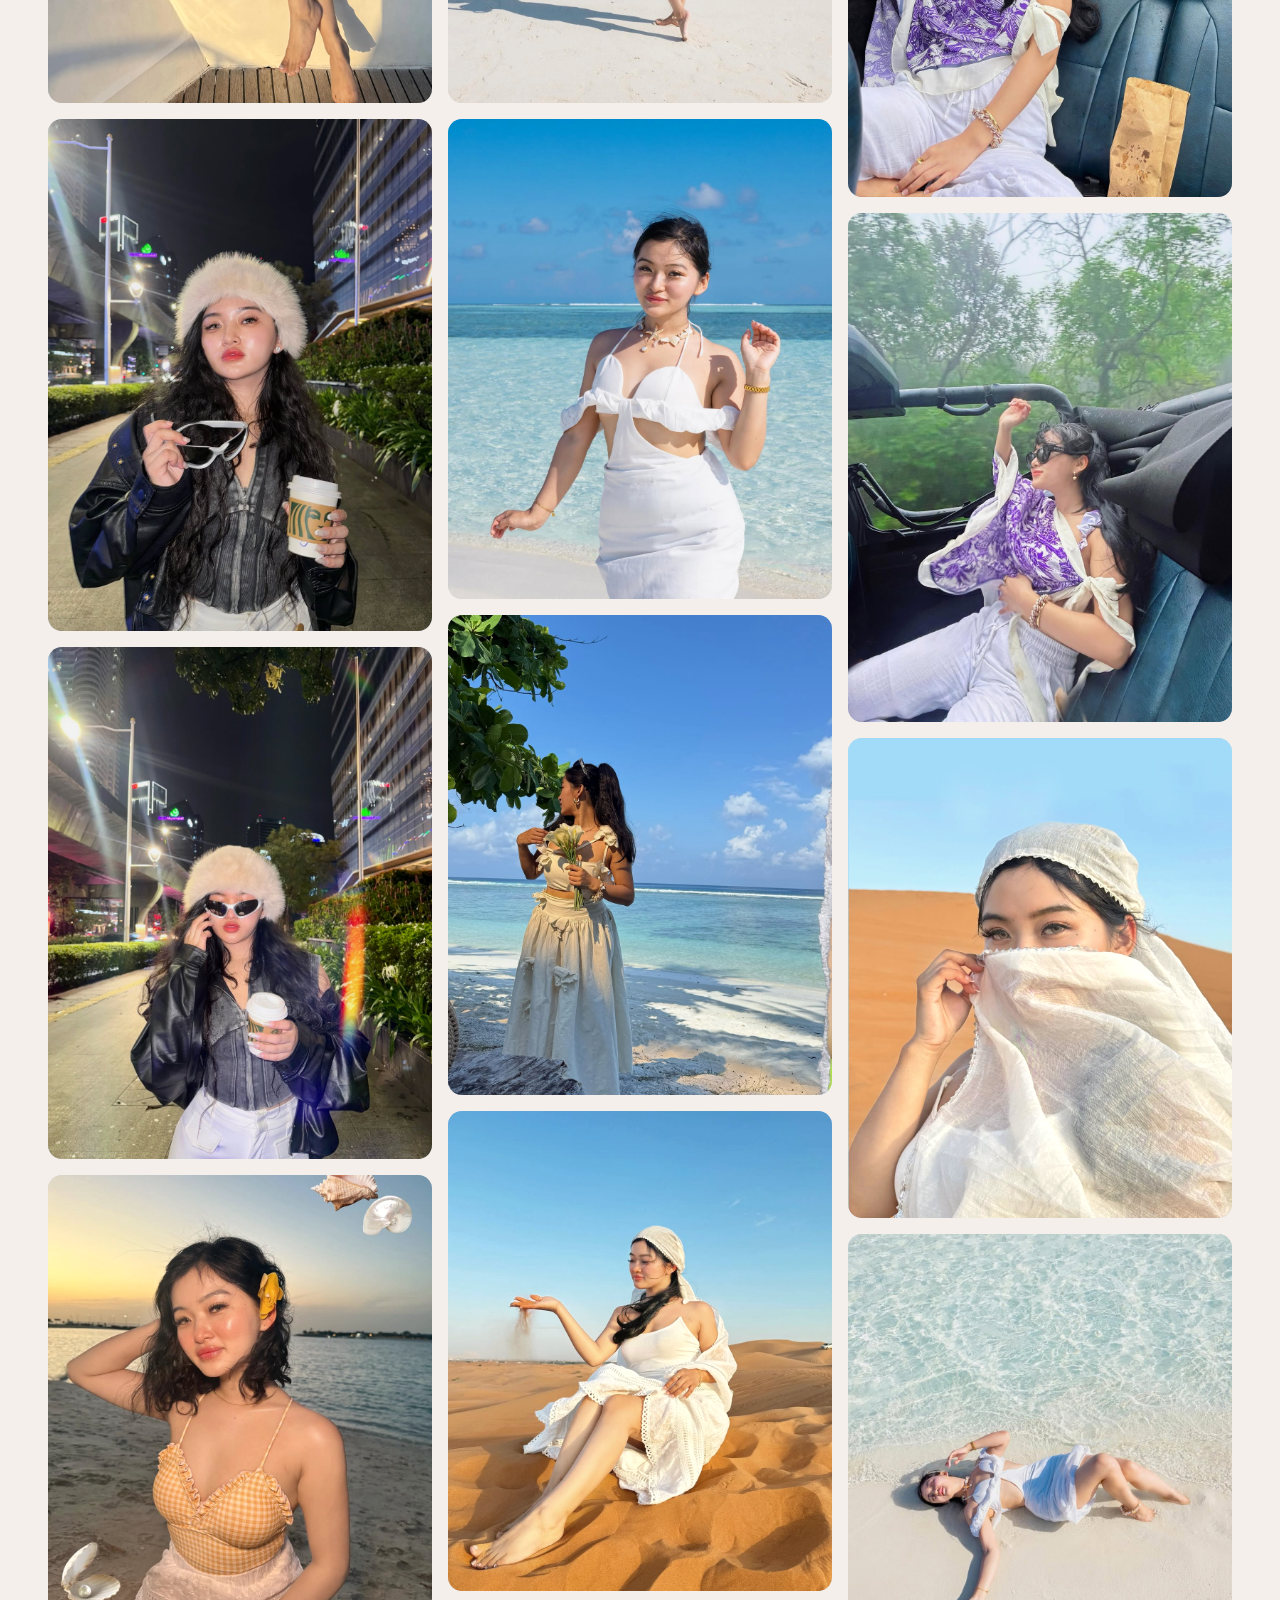
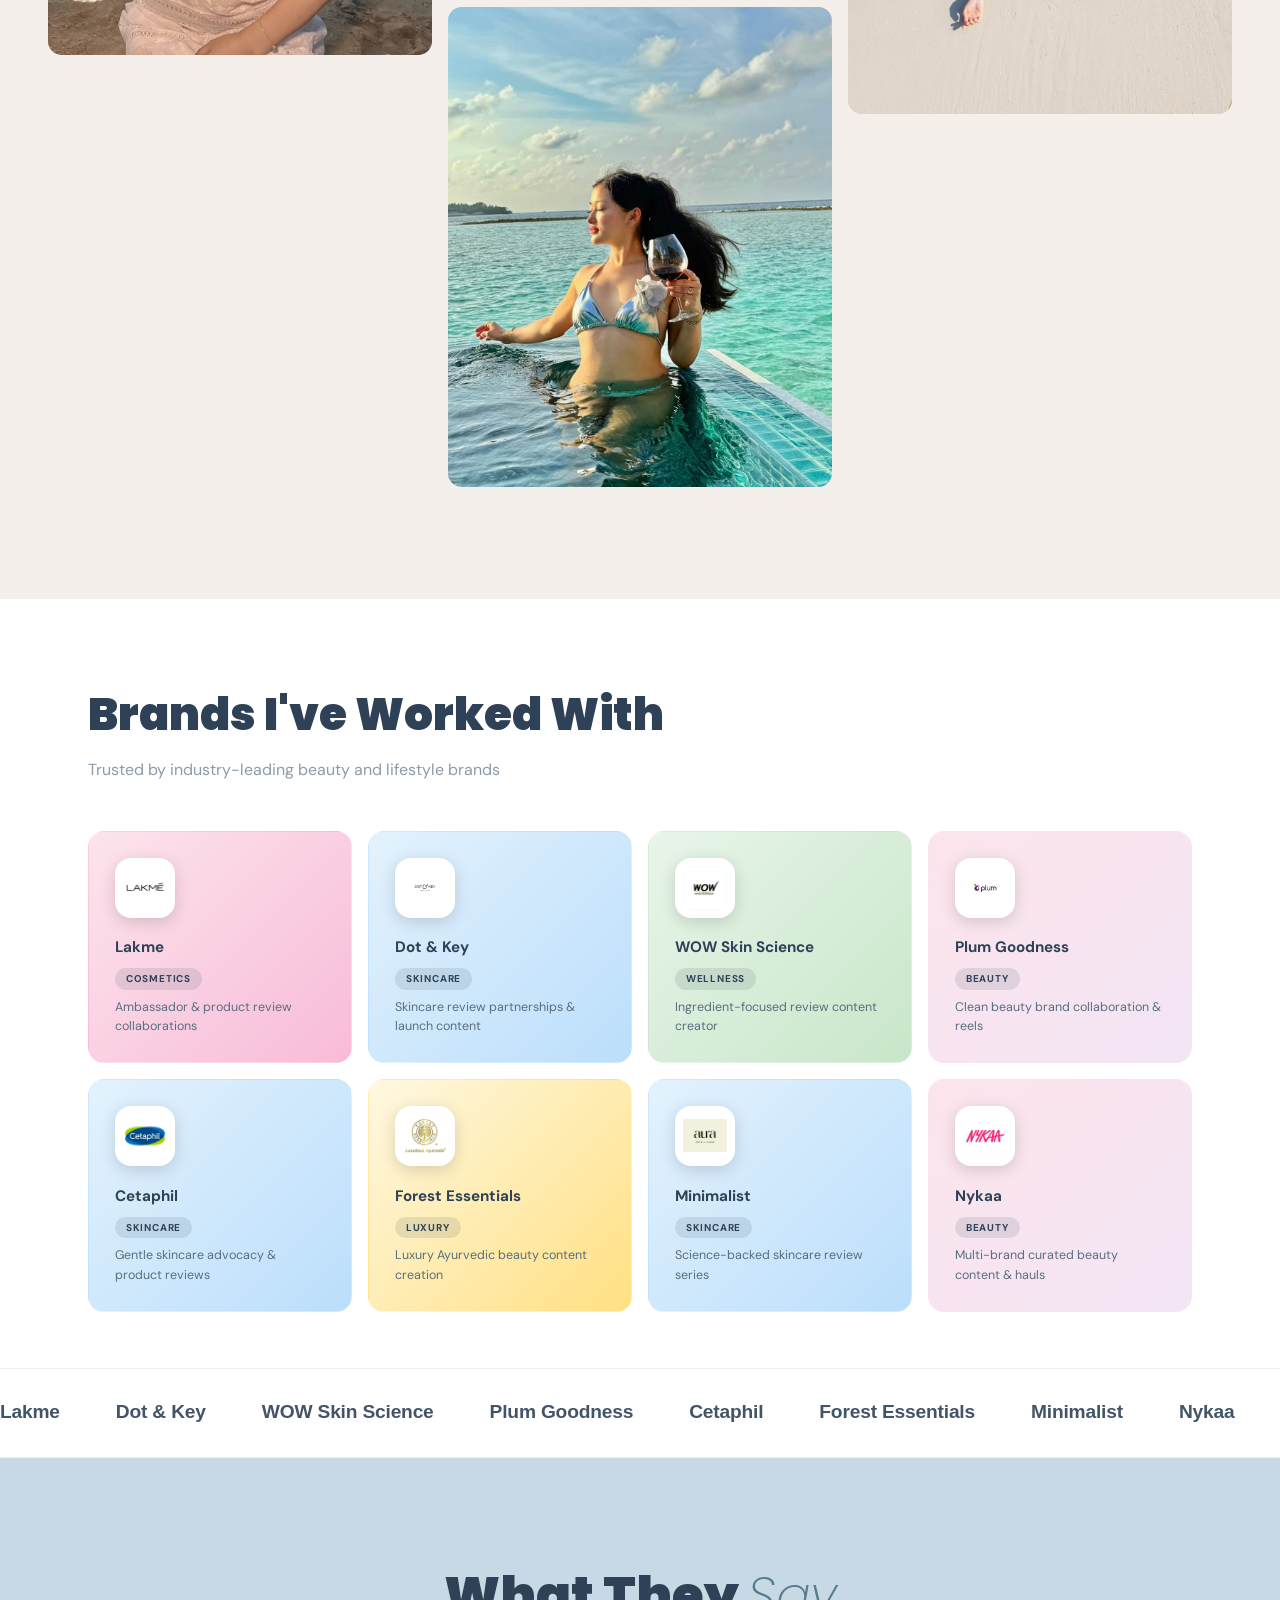
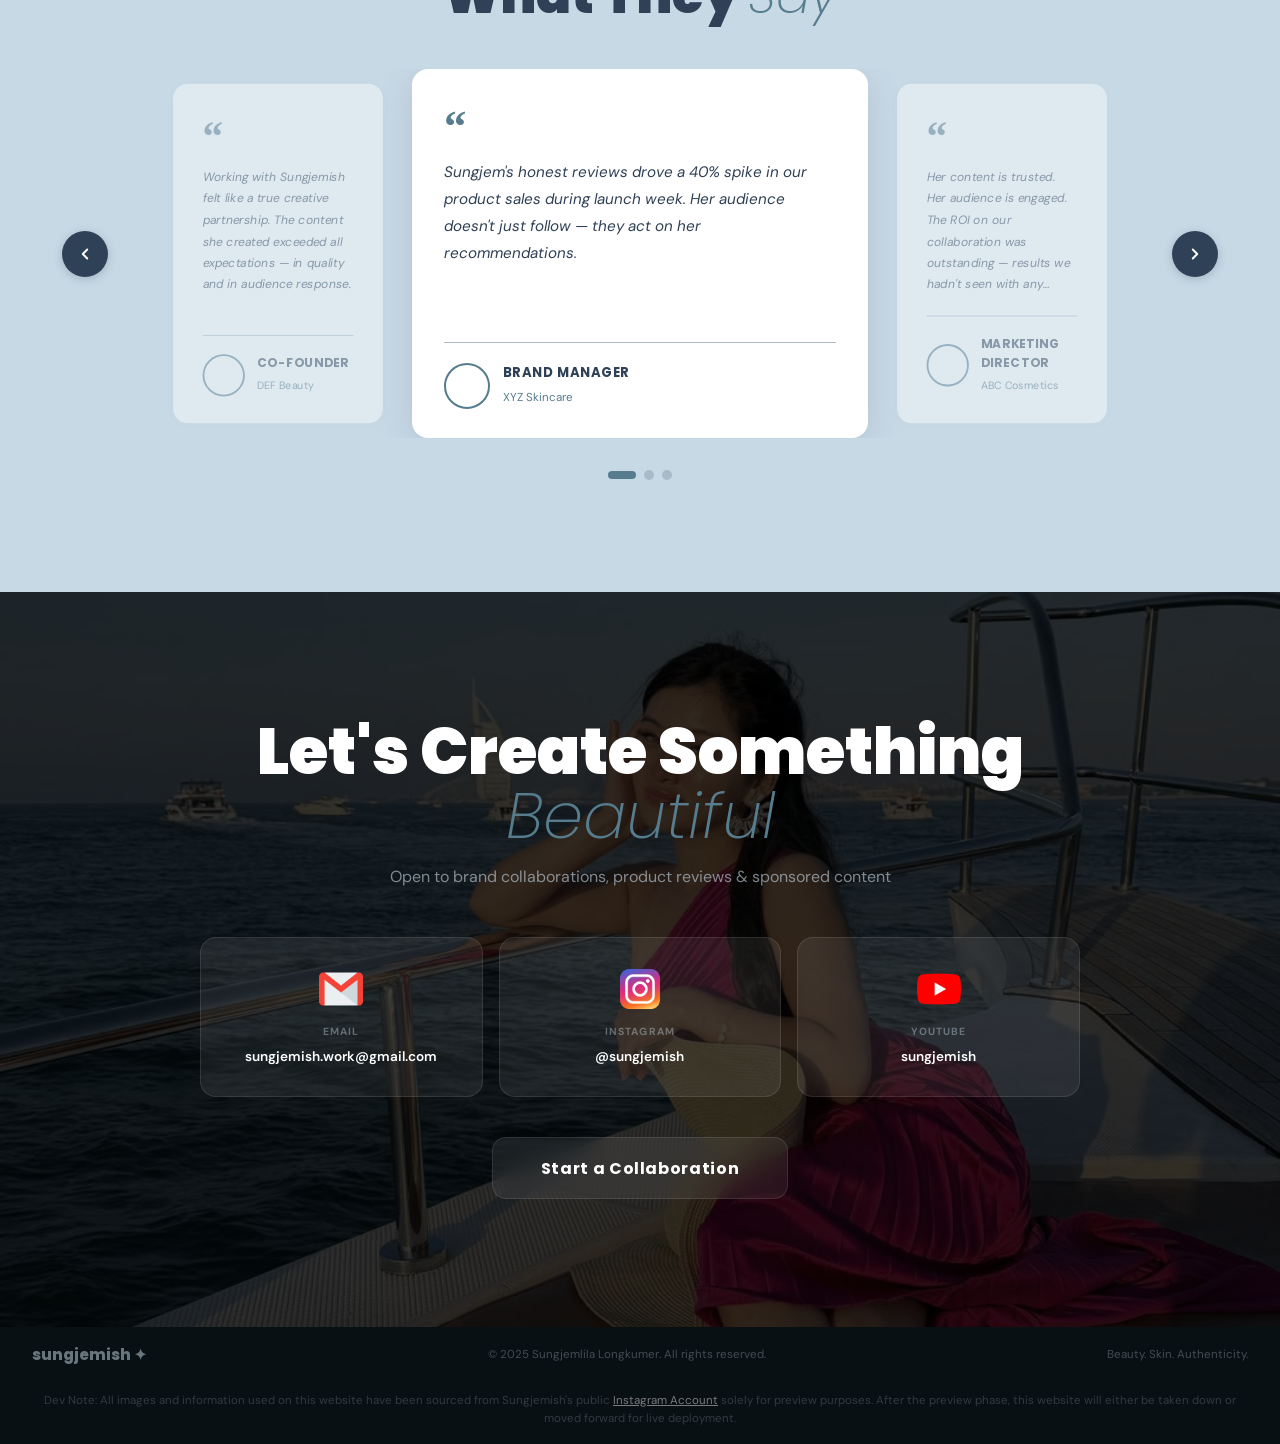
==== commit 96531492: "more" ====
--- a/index.html
+++ b/index.html
@@ -1,16 +1,11 @@
 <!DOCTYPE html>
-<!-- ============================================================
-  SUNGJEMISH — Rebuilt: Modern · Alive · Editorial
-  Image naming: assets/dark-1.jpg, assets/light-1.jpg, assets/fog-1.jpg, assets/evening-1.jpg
-  CUSTOMIZE: CONFIG object near top of script.js
-  ============================================================ -->
 <html lang="en">
 <head>
 <meta charset="UTF-8">
 <meta name="viewport" content="width=device-width, initial-scale=1.0">
 <meta name="description" content="Sungjemlila Longkumer @sungjemish — Certified Cosmetologist, NDTV India 2023 Skincare Influencer of the Year. 528K+ followers. Open to brand collaborations.">
-<title>sungjemish ✦</title>
-<link rel="icon" href="data:image/svg+xml,%3Csvg xmlns='http://www.w3.org/2000/svg' viewBox='0 0 100 100'%3E%3Ctext x='50' y='68' font-size='70' text-anchor='middle' fill='%23567C8D'%3E%E2%9C%A6%3C/text%3E%3C/svg%3E">
+<title>sungjemish</title>
+<link rel="icon" href="assets/favicon.png" type="image/x-icon">
 <link rel="preconnect" href="https://fonts.googleapis.com">
 <link rel="preconnect" href="https://fonts.gstatic.com" crossorigin>
 <link href="https://fonts.googleapis.com/css2?family=DM+Sans:ital,opsz,wght@0,9..40,300;0,9..40,400;0,9..40,500;0,9..40,600;1,9..40,300;1,9..40,400&family=Poppins:ital,wght@0,200;0,400;0,700;0,800;0,900;1,200;1,700&display=swap" rel="stylesheet">
@@ -106,7 +101,7 @@
     <span class="hero-name-last">Longkumer</span>
     <p class="hero-tagline">Beauty. Skin. <em style="font-style:italic">Authenticity.</em></p>
     <div class="hero-ctas">
-      <a href="#portfolio" class="btn-hero-primary">View Work</a>
+      <a href="#brands" class="btn-hero-primary">View Work</a>
       <a href="#contact" class="btn-hero-outline">Work With Me</a>
     </div>
     <div class="hero-stats-pill">
@@ -232,7 +227,7 @@
   <div class="footer-dev-note">
     <p>
       Dev Note: All images and information used on this website have been sourced
-      from Sungjemish's public <a style="text-decoration: underline; color: white;" href="https://www.instagram.com/sungjemish/?hl=en">Instagram Account</a> solely for preview purposes.
+      from Sungjemish's public <a style="text-decoration: underline; color: rgb(169, 166, 166);" href="https://www.instagram.com/sungjemish/?hl=en">Instagram Account</a> solely for preview purposes.
       After the preview phase, this website will either be taken down or moved
       forward for live deployment.
     </p>
--- a/styles.css
+++ b/styles.css
@@ -1,864 +1,2275 @@
-/* ============================================================
-  SUNGJEMISH — Rebuilt: Modern · Alive · Editorial
-  Image naming: assets/dark-1.jpg, assets/light-1.jpg, assets/fog-1.jpg, assets/evening-1.jpg
-  ============================================================ */
-
-/* ── TOKENS ── */
-:root{
-  --navy:#2F4156; --teal:#567C8D; --sky:#C8D9E6;
-  --beige:#F5EFEB; --white:#FFFFFF;
-  --f-display:'Poppins',sans-serif; --f-body:'DM Sans',sans-serif;
-  --ease-out:cubic-bezier(0.16,1,0.3,1);
-}
-*,*::before,*::after{box-sizing:border-box;margin:0;padding:0}
-html{scroll-behavior:smooth;font-size:16px;background:#081014;}
-body{font-family:var(--f-body);background:var(--beige);color:var(--navy);overflow-x:hidden;line-height:1.6}
-img{max-width:100%;display:block}
-a{text-decoration:none;color:inherit}
-button{cursor:pointer;font-family:inherit}
+:root {
+  --navy: #2F4156;
+  --teal: #567C8D;
+  --sky: #C8D9E6;
+  --beige: #F5EFEB;
+  --white: #FFFFFF;
+  --f-display: 'Poppins', sans-serif;
+  --f-body: 'DM Sans', sans-serif;
+  --ease-out: cubic-bezier(0.16, 1, 0.3, 1);
+}
+
+*,
+*::before,
+*::after {
+  box-sizing: border-box;
+  margin: 0;
+  padding: 0
+}
+
+html {
+  scroll-behavior: smooth;
+  font-size: 16px;
+  background: #081014;
+}
+
+body {
+  font-family: var(--f-body);
+  background: var(--beige);
+  color: var(--navy);
+  overflow-x: hidden;
+  line-height: 1.6
+}
+
+img {
+  max-width: 100%;
+  display: block
+}
+
+a {
+  text-decoration: none;
+  color: inherit
+}
+
+button {
+  cursor: pointer;
+  font-family: inherit
+}
 
 
 
 /* ── NAV ── */
-#nav{
-  position:fixed;top:0;left:0;right:0;z-index:100;
-  display:flex;align-items:center;justify-content:space-between;
-  padding:1.4rem 3rem;
-  transition:background .4s,backdrop-filter .4s;
-}
+#nav {
+  position: fixed;
+  top: 0;
+  left: 0;
+  right: 0;
+  z-index: 100;
+  display: flex;
+  align-items: center;
+  justify-content: space-between;
+  padding: 1.4rem 3rem;
+  transition: background .4s, backdrop-filter .4s;
+}
+
 /* Pre-scroll: white text over dark hero */
-#nav:not(.scrolled) .nav-logo{color:var(--white)}
-#nav:not(.scrolled) .nav-badge{color:var(--sky)}
-#nav:not(.scrolled) .nav-links a{color:var(--white)}
-#nav:not(.scrolled) .nav-links a::after{background:var(--sky)}
-#nav:not(.scrolled) .nav-collab{background:rgba(255,255,255,.15);color:var(--white);border:1px solid rgba(255,255,255,.3);backdrop-filter:blur(8px)}
-#nav:not(.scrolled) .burger span{background:var(--white)}
-#nav.scrolled{background:rgba(245,239,235,.92);backdrop-filter:blur(18px);box-shadow:0 1px 0 rgba(47,65,86,.07)}
+#nav:not(.scrolled) .nav-logo {
+  color: var(--white)
+}
+
+#nav:not(.scrolled) .nav-badge {
+  color: var(--sky)
+}
+
+#nav:not(.scrolled) .nav-links a {
+  color: var(--white)
+}
+
+#nav:not(.scrolled) .nav-links a::after {
+  background: var(--sky)
+}
+
+#nav:not(.scrolled) .nav-collab {
+  background: rgba(255, 255, 255, .15);
+  color: var(--white);
+  border: 1px solid rgba(255, 255, 255, .3);
+  backdrop-filter: blur(8px)
+}
+
+#nav:not(.scrolled) .burger span {
+  background: var(--white)
+}
+
+#nav.scrolled {
+  background: rgba(245, 239, 235, .92);
+  backdrop-filter: blur(18px);
+  box-shadow: 0 1px 0 rgba(47, 65, 86, .07)
+}
+
 /* Mobile menu open: overlay bg is light, force dark logo/burger regardless of scroll state */
-#nav.menu-open .nav-logo{color:var(--navy)}
-#nav.menu-open .nav-badge{color:var(--teal)}
-#nav.menu-open .burger span{background:var(--navy)}
-.nav-logo{
-  font-family:var(--f-display);font-weight:800;font-size:1.1rem;
-  color:var(--navy);letter-spacing:-.03em;
-  display:flex;align-items:center;gap:.3rem;
-  transition:color .4s;
-}
-.nav-badge{color:var(--teal);font-size:.8rem;transition:color .4s}
-.nav-links{display:flex;align-items:center;gap:2.2rem}
-.nav-links a{
-  font-size:.8rem;font-weight:600;
-  text-transform:uppercase;letter-spacing:.1em;
-  position:relative;
-  transition:color .4s;
-}
-.nav-links a:not(.nav-collab)::after{
-  content:'';position:absolute;bottom:0;left:0;width:100%;height:1.5px;
-  background:var(--teal);transform:scaleX(0);transform-origin:left;
-  transition:transform .25s,background .4s;
-}
-.nav-links a:not(.nav-collab):hover::after{transform:scaleX(1)}
-.nav-collab{
-  padding:.55rem 1.5rem;border-radius:999px;
-  background:var(--navy);color:var(--white);
-  font-size:.8rem;font-weight:700;letter-spacing:.06em;text-transform:uppercase;
-  transition:background .2s,transform .2s,border .4s;
-}
-.nav-collab:hover{background:var(--teal);}
-.burger{display:none;flex-direction:column;gap:5px;padding:6px}
-.burger span{display:block;width:22px;height:2px;background:var(--navy);border-radius:2px;transition:all .3s}
-.burger.open span:nth-child(1){transform:translateY(7px) rotate(45deg)}
-.burger.open span:nth-child(2){opacity:0}
-.burger.open span:nth-child(3){transform:translateY(-7px) rotate(-45deg)}
-.mobile-overlay{
-  position:fixed;inset:0;z-index:99;
-  background:var(--beige);
-  display:flex;flex-direction:column;align-items:center;justify-content:center;gap:2rem;
-  opacity:0;pointer-events:none;transition:opacity .3s;
-}
-.mobile-overlay.open{opacity:1;pointer-events:all}
-.mobile-overlay a{
-  font-family:var(--f-display);font-size:2.5rem;font-weight:800;color:var(--navy);
-  opacity:0;transform:translateY(20px);transition:opacity .3s,transform .3s,color .2s;
-}
-.mobile-overlay.open a{opacity:1;transform:none}
-.mobile-overlay a:hover{color:var(--teal)}
-.mobile-overlay a:nth-child(1){transition-delay:.06s}
-.mobile-overlay a:nth-child(2){transition-delay:.12s}
-.mobile-overlay a:nth-child(3){transition-delay:.18s}
-.mobile-overlay a:nth-child(4){transition-delay:.24s}
-.mobile-overlay a:nth-child(5){transition-delay:.30s}
+#nav.menu-open .nav-logo {
+  color: var(--navy)
+}
+
+#nav.menu-open .nav-badge {
+  color: var(--teal)
+}
+
+#nav.menu-open .burger span {
+  background: var(--navy)
+}
+
+.nav-logo {
+  font-family: var(--f-display);
+  font-weight: 800;
+  font-size: 1.1rem;
+  color: var(--navy);
+  letter-spacing: -.03em;
+  display: flex;
+  align-items: center;
+  gap: .3rem;
+  transition: color .4s;
+}
+
+.nav-badge {
+  color: var(--teal);
+  font-size: .8rem;
+  transition: color .4s
+}
+
+.nav-links {
+  display: flex;
+  align-items: center;
+  gap: 2.2rem
+}
+
+.nav-links a {
+  font-size: .8rem;
+  font-weight: 600;
+  text-transform: uppercase;
+  letter-spacing: .1em;
+  position: relative;
+  transition: color .4s;
+}
+
+.nav-links a:not(.nav-collab)::after {
+  content: '';
+  position: absolute;
+  bottom: 0;
+  left: 0;
+  width: 100%;
+  height: 1.5px;
+  background: var(--teal);
+  transform: scaleX(0);
+  transform-origin: left;
+  transition: transform .25s, background .4s;
+}
+
+.nav-links a:not(.nav-collab):hover::after {
+  transform: scaleX(1)
+}
+
+.nav-collab {
+  padding: .55rem 1.5rem;
+  border-radius: 999px;
+  background: var(--navy);
+  color: var(--white);
+  font-size: .8rem;
+  font-weight: 700;
+  letter-spacing: .06em;
+  text-transform: uppercase;
+  transition: background .2s, transform .2s, border .4s;
+}
+
+.nav-collab:hover {
+  background: var(--teal);
+}
+
+.burger {
+  display: none;
+  flex-direction: column;
+  gap: 5px;
+  padding: 6px
+}
+
+.burger span {
+  display: block;
+  width: 22px;
+  height: 2px;
+  background: var(--navy);
+  border-radius: 2px;
+  transition: all .3s
+}
+
+.burger.open span:nth-child(1) {
+  transform: translateY(7px) rotate(45deg)
+}
+
+.burger.open span:nth-child(2) {
+  opacity: 0
+}
+
+.burger.open span:nth-child(3) {
+  transform: translateY(-7px) rotate(-45deg)
+}
+
+.mobile-overlay {
+  position: fixed;
+  inset: 0;
+  z-index: 99;
+  background: var(--beige);
+  display: flex;
+  flex-direction: column;
+  align-items: center;
+  justify-content: center;
+  gap: 2rem;
+  opacity: 0;
+  pointer-events: none;
+  transition: opacity .3s;
+}
+
+.mobile-overlay.open {
+  opacity: 1;
+  pointer-events: all
+}
+
+.mobile-overlay a {
+  font-family: var(--f-display);
+  font-size: 2.5rem;
+  font-weight: 800;
+  color: var(--navy);
+  opacity: 0;
+  transform: translateY(20px);
+  transition: opacity .3s, transform .3s, color .2s;
+}
+
+.mobile-overlay.open a {
+  opacity: 1;
+  transform: none
+}
+
+.mobile-overlay a:hover {
+  color: var(--teal)
+}
+
+.mobile-overlay a:nth-child(1) {
+  transition-delay: .06s
+}
+
+.mobile-overlay a:nth-child(2) {
+  transition-delay: .12s
+}
+
+.mobile-overlay a:nth-child(3) {
+  transition-delay: .18s
+}
+
+.mobile-overlay a:nth-child(4) {
+  transition-delay: .24s
+}
+
+.mobile-overlay a:nth-child(5) {
+  transition-delay: .30s
+}
 
 /* ── HERO ── */
-#home{
-  position:relative;height:96svh;overflow:hidden;
-  display:grid;grid-template-columns:55% 45%;
-  background:#0d1821;
-}
-.hero-bg-img{
-  position:absolute;inset:0;
-  background-image:url('assets/dark-1.jpg');
-  background-size:contain;background-position: center;
-  filter:brightness(.4) saturate(1.1);
-}
-
-.hero-gradient{
-  position:absolute;inset:0;
-  background:linear-gradient(to right, rgba(13,24,33,.9) 35%, rgba(13,24,33,.3) 65%, rgba(13,24,33,.75) 100%),
-             linear-gradient(to top, rgba(13,24,33,.8) 0%, transparent 50%);
+#home {
+  position: relative;
+  height: 96vh;
+  min-height: 640px;
+  overflow: hidden;
+  display: grid;
+  grid-template-columns: 55% 45%;
+  background: #0d1821;
+}
+
+.hero-bg-img {
+  position: absolute;
+  inset: 0;
+  background-image: url('assets/dark-1.jpg');
+  background-size: contain;
+  background-position: center;
+  filter: brightness(.4) saturate(1.1);
+}
+
+.hero-gradient {
+  position: absolute;
+  inset: 0;
+  background: linear-gradient(to right, rgba(13, 24, 33, .9) 35%, rgba(13, 24, 33, .3) 65%, rgba(13, 24, 33, .75) 100%),
+    linear-gradient(to top, rgba(13, 24, 33, .8) 0%, transparent 50%);
 }
 
 /* Left content column */
-.hero-name-block{
-  position:relative;z-index:2;
-  padding:0 3rem 4rem;
-  grid-column:1;
-  display:flex;flex-direction:column;
-  justify-content:flex-end;
-  pointer-events:none;
-}
-.hero-eyebrow{
-  font-size:.7rem;font-weight:700;
-  color:var(--sky);letter-spacing:.22em;text-transform:uppercase;
-  margin-bottom:1.2rem;
-  opacity:0;animation:fadeUp .8s .3s var(--ease-out) forwards;
-  display:flex;align-items:center;gap:.6rem;
-}
-.hero-name-first{
-  font-family:var(--f-display);font-weight:900;
-  font-size:clamp(3.5rem,8vw,7.5rem);
-  color:var(--white);line-height:.9;
-  opacity:0;animation:fadeUp .9s .5s var(--ease-out) forwards;
-  display:block;
-}
-.hero-name-last{
-  font-family:var(--f-display);font-weight:200;font-style:italic;
-  font-size:clamp(3.5rem,8vw,7.5rem);
-  color:transparent;
-  -webkit-text-stroke:1.5px rgba(255,255,255,.45);
-  line-height:.9;margin-left:1.5rem;margin-bottom:2.5rem;
-  opacity:0;animation:fadeUp .9s .7s var(--ease-out) forwards;
-  display:block;
-}
-.hero-tagline{
-  font-family:var(--f-display);font-style:italic;font-weight:200;
-  font-size:clamp(1rem,1.8vw,1.4rem);
-  color:rgba(255,255,255,.65);margin-bottom:1.6rem;
-  opacity:0;animation:fadeUp .8s .85s var(--ease-out) forwards;
-}
-.hero-ctas{
-  display:flex;gap:.8rem;flex-wrap:wrap;pointer-events:all;
-  opacity:0;animation:fadeUp .8s .95s var(--ease-out) forwards;
-}
-.btn-hero-primary{
-  padding:.75rem 2rem;border-radius:999px;
-  background:var(--teal);color:var(--white);
-  font-size:.82rem;font-weight:700;letter-spacing:.06em;text-transform:uppercase;
-  transition:transform .2s,box-shadow .2s;
-}
-.btn-hero-primary:hover{transform:translateY(-3px);box-shadow:0 12px 28px rgba(86,124,141,.45)}
-.btn-hero-outline{
-  padding:.75rem 2rem;border-radius:999px;
-  border:1.5px solid rgba(255,255,255,.4);color:var(--white);
-  font-size:.82rem;font-weight:600;letter-spacing:.06em;text-transform:uppercase;
-  transition:border-color .2s,transform .2s,background .2s;
-}
-.btn-hero-outline:hover{border-color:var(--white);background:rgba(255,255,255,.1);transform:translateY(-3px)}
+.hero-name-block {
+  position: relative;
+  z-index: 2;
+  padding: 0 3rem 4rem;
+  grid-column: 1;
+  display: flex;
+  flex-direction: column;
+  justify-content: flex-end;
+  pointer-events: none;
+}
+
+.hero-eyebrow {
+  font-size: .7rem;
+  font-weight: 700;
+  color: var(--sky);
+  letter-spacing: .22em;
+  text-transform: uppercase;
+  margin-bottom: 1.2rem;
+  opacity: 0;
+  animation: fadeUp .8s .3s var(--ease-out) forwards;
+  display: flex;
+  align-items: center;
+  gap: .6rem;
+}
+
+.hero-name-first {
+  font-family: var(--f-display);
+  font-weight: 900;
+  font-size: clamp(3.5rem, 8vw, 7.5rem);
+  color: var(--white);
+  line-height: .9;
+  opacity: 0;
+  animation: fadeUp .9s .5s var(--ease-out) forwards;
+  display: block;
+}
+
+.hero-name-last {
+  font-family: var(--f-display);
+  font-weight: 200;
+  font-style: italic;
+  font-size: clamp(3.5rem, 8vw, 7.5rem);
+  color: transparent;
+  -webkit-text-stroke: 1.5px rgba(255, 255, 255, .45);
+  line-height: .9;
+  margin-left: 1.5rem;
+  margin-bottom: 2.5rem;
+  opacity: 0;
+  animation: fadeUp .9s .7s var(--ease-out) forwards;
+  display: block;
+}
+
+.hero-tagline {
+  font-family: var(--f-display);
+  font-style: italic;
+  font-weight: 200;
+  font-size: clamp(1rem, 1.8vw, 1.4rem);
+  color: rgba(255, 255, 255, .65);
+  margin-bottom: 1.6rem;
+  opacity: 0;
+  animation: fadeUp .8s .85s var(--ease-out) forwards;
+}
+
+.hero-ctas {
+  display: flex;
+  gap: .8rem;
+  flex-wrap: wrap;
+  pointer-events: all;
+  opacity: 0;
+  animation: fadeUp .8s .95s var(--ease-out) forwards;
+}
+
+.btn-hero-primary {
+  padding: .75rem 2rem;
+  border-radius: 999px;
+  background: var(--teal);
+  color: var(--white);
+  font-size: .82rem;
+  font-weight: 700;
+  letter-spacing: .06em;
+  text-transform: uppercase;
+  transition: transform .2s, box-shadow .2s;
+}
+
+.btn-hero-primary:hover {
+  transform: translateY(-3px);
+  box-shadow: 0 12px 28px rgba(86, 124, 141, .45)
+}
+
+.btn-hero-outline {
+  padding: .75rem 2rem;
+  border-radius: 999px;
+  border: 1.5px solid rgba(255, 255, 255, .4);
+  color: var(--white);
+  font-size: .82rem;
+  font-weight: 600;
+  letter-spacing: .06em;
+  text-transform: uppercase;
+  transition: border-color .2s, transform .2s, background .2s;
+}
+
+.btn-hero-outline:hover {
+  border-color: var(--white);
+  background: rgba(255, 255, 255, .1);
+  transform: translateY(-3px)
+}
 
 /* Stats pill — separated from CTAs, bottom-left */
-.hero-stats-pill{
-  display:flex;gap:1.5rem;
-  background:rgba(255,255,255,.08);backdrop-filter:blur(12px);
-  border:1px solid rgba(255,255,255,.12);
-  border-radius:999px;padding:.6rem 1.4rem;
-  pointer-events:all;margin-top:1.4rem;
-  opacity:0;animation:fadeUp .8s 1.1s var(--ease-out) forwards;
-  align-self:flex-start;
-}
-.h-stat{text-align:center}
-.h-stat strong{font-family:var(--f-display);font-size:1rem;font-weight:800;color:var(--white);display:block}
-.h-stat span{font-size:.65rem;font-weight:500;color:rgba(255,255,255,.5);text-transform:uppercase;letter-spacing:.1em}
+.hero-stats-pill {
+  display: flex;
+  gap: 1.5rem;
+  background: rgba(255, 255, 255, .08);
+  backdrop-filter: blur(12px);
+  border: 1px solid rgba(255, 255, 255, .12);
+  border-radius: 999px;
+  padding: .6rem 1.4rem;
+  pointer-events: all;
+  margin-top: 1.4rem;
+  opacity: 0;
+  animation: fadeUp .8s 1.1s var(--ease-out) forwards;
+  align-self: flex-start;
+}
+
+.h-stat {
+  text-align: center
+}
+
+.h-stat strong {
+  font-family: var(--f-display);
+  font-size: 1rem;
+  font-weight: 800;
+  color: var(--white);
+  display: block
+}
+
+.h-stat span {
+  font-size: .65rem;
+  font-weight: 500;
+  color: rgba(255, 255, 255, .5);
+  text-transform: uppercase;
+  letter-spacing: .1em
+}
 
 /* Right image column */
-.hero-right-col{
-  position:relative;z-index:2;
-  display:flex;align-items:flex-end;justify-content:center;
-  padding:0 2.5rem 3.5rem 1rem;
-  pointer-events:none;
-  opacity:0;animation:fadeUp .9s 1s var(--ease-out) forwards;
-}
-.hero-photo-frame{
-  position:relative;width:100%;max-width:320px;
-}
-.hero-photo-frame > img{
-  width:100%;height:520px;object-fit:cover;object-position:center top;
-  border-radius:24px 24px 80px 24px;
-  border:2px solid rgba(255,255,255,.12);
-  box-shadow:0 30px 80px rgba(0,0,0,.5);
-  display:block;
-}
-.hero-photo-badge{
-  position:absolute;bottom:-1rem;left:-1rem;
-  background:var(--teal);color:var(--white);
-  border-radius:14px;padding:.8rem 1.1rem;
-  font-family:var(--f-display);font-size:.72rem;font-weight:500;
-  box-shadow:0 8px 24px rgba(86,124,141,.4);
-  border:2px solid rgba(255,255,255,.15);
-  line-height:1.3;
-}
-.hero-photo-badge strong{display:block;font-size:1rem}
-.badge-brand{display:flex;align-items:center;gap:.4rem;margin-bottom:.4rem}
-.badge-logo{height:18px;width:auto;max-width:60px;object-fit:contain}
-.badge-brand span{font-size:1rem;font-weight:700}
+.hero-right-col {
+  position: relative;
+  z-index: 2;
+  display: flex;
+  align-items: flex-end;
+  justify-content: center;
+  padding: 0 2.5rem 3.5rem 1rem;
+  pointer-events: none;
+  opacity: 0;
+  animation: fadeUp .9s 1s var(--ease-out) forwards;
+}
+
+.hero-photo-frame {
+  position: relative;
+  width: 100%;
+  max-width: 320px;
+}
+
+.hero-photo-frame>img {
+  width: 100%;
+  height: 520px;
+  object-fit: cover;
+  object-position: center top;
+  border-radius: 24px 24px 80px 24px;
+  border: 2px solid rgba(255, 255, 255, .12);
+  box-shadow: 0 30px 80px rgba(0, 0, 0, .5);
+  display: block;
+}
+
+.hero-photo-badge {
+  position: absolute;
+  bottom: -1rem;
+  left: -1rem;
+  background: var(--teal);
+  color: var(--white);
+  border-radius: 14px;
+  padding: .8rem 1.1rem;
+  font-family: var(--f-display);
+  font-size: .72rem;
+  font-weight: 500;
+  box-shadow: 0 8px 24px rgba(86, 124, 141, .4);
+  border: 2px solid rgba(255, 255, 255, .15);
+  line-height: 1.3;
+}
+
+.hero-photo-badge strong {
+  display: block;
+  font-size: 1rem
+}
+
+.badge-brand {
+  display: flex;
+  align-items: center;
+  gap: .4rem;
+  margin-bottom: .4rem
+}
+
+.badge-logo {
+  height: 18px;
+  width: auto;
+  max-width: 60px;
+  object-fit: contain
+}
+
+.badge-brand span {
+  font-size: 1rem;
+  font-weight: 700
+}
 
 /* Scroll hint — bottom center, not overlapping stats */
-.hero-scroll-hint{
-  position:absolute;bottom:1.5rem;left:50%;transform:translateX(-50%);z-index:3;
-  display:flex;flex-direction:column;align-items:center;gap:.5rem;
-  opacity:0;animation:fadeIn 1s 1.6s forwards;
-}
-.hero-scroll-hint span{font-size:.62rem;color:rgba(255,255,255,.4);text-transform:uppercase;letter-spacing:.12em}
-.scroll-line{width:1px;height:40px;background:linear-gradient(to bottom,rgba(255,255,255,.4),transparent);animation:scrollPulse 2s 1.6s infinite}
-@keyframes scrollPulse{0%,100%{opacity:.4;transform:scaleY(1)}50%{opacity:1;transform:scaleY(1.15)}}
-@keyframes fadeUp{from{opacity:0;transform:translateY(30px)}to{opacity:1;transform:translateY(0)}}
-@keyframes fadeIn{from{opacity:0}to{opacity:1}}
+.hero-scroll-hint {
+  position: absolute;
+  bottom: 1.5rem;
+  left: 50%;
+  transform: translateX(-50%);
+  z-index: 3;
+  display: flex;
+  flex-direction: column;
+  align-items: center;
+  gap: .5rem;
+  opacity: 0;
+  animation: fadeIn 1s 1.6s forwards;
+}
+
+.hero-scroll-hint span {
+  font-size: .62rem;
+  color: rgba(255, 255, 255, .4);
+  text-transform: uppercase;
+  letter-spacing: .12em
+}
+
+.scroll-line {
+  width: 1px;
+  height: 40px;
+  background: linear-gradient(to bottom, rgba(255, 255, 255, .4), transparent);
+  animation: scrollPulse 2s 1.6s infinite
+}
+
+@keyframes scrollPulse {
+
+  0%,
+  100% {
+    opacity: .4;
+    transform: scaleY(1)
+  }
+
+  50% {
+    opacity: 1;
+    transform: scaleY(1.15)
+  }
+}
+
+@keyframes fadeUp {
+  from {
+    opacity: 0;
+    transform: translateY(30px)
+  }
+
+  to {
+    opacity: 1;
+    transform: translateY(0)
+  }
+}
+
+@keyframes fadeIn {
+  from {
+    opacity: 0
+  }
+
+  to {
+    opacity: 1
+  }
+}
 
 /* ── MARQUEE STRIP — visible without scrolling ── */
-.marquee-strip{
-  background:var(--teal);overflow:hidden;
-  padding:.9rem 0;
-}
-.marquee-inner{
-  display:flex;gap:3.5rem;width:max-content;
-  animation:marquee 20s linear infinite;
-}
-.marquee-inner span{
-  font-family:var(--f-display);font-size:.75rem;font-weight:500;
-  color:var(--white);text-transform:uppercase;letter-spacing:.18em;
-  white-space:nowrap;opacity:.85;
-}
-.marquee-inner span.dot{opacity:.4;font-size:.5rem}
-@keyframes marquee{from{transform:translateX(0)}to{transform:translateX(-50%)}}
+.marquee-strip {
+  background: var(--teal);
+  overflow: hidden;
+  padding: .9rem 0;
+}
+
+.marquee-inner {
+  display: flex;
+  gap: 3.5rem;
+  width: max-content;
+  animation: marquee 20s linear infinite;
+}
+
+.marquee-inner span {
+  font-family: var(--f-display);
+  font-size: .75rem;
+  font-weight: 500;
+  color: var(--white);
+  text-transform: uppercase;
+  letter-spacing: .18em;
+  white-space: nowrap;
+  opacity: .85;
+}
+
+.marquee-inner span.dot {
+  opacity: .4;
+  font-size: .5rem
+}
+
+@keyframes marquee {
+  from {
+    transform: translateX(0)
+  }
+
+  to {
+    transform: translateX(-50%)
+  }
+}
 
 /* ── SECTION BASE ── */
-.section{padding:7rem 3rem}
-.s-eyebrow{
-  font-size:.65rem;font-weight:700;color:var(--teal);
-  text-transform:uppercase;letter-spacing:.2em;
-  margin-bottom:.8rem;display:flex;align-items:center;gap:.5rem;
-}
-.s-eyebrow::before{content:'✦';font-size:.55rem}
-.reveal{opacity:0;transform:translateY(28px);transition:opacity .75s var(--ease-out),transform .75s var(--ease-out)}
-.reveal.vis{opacity:1;transform:none}
+.section {
+  padding: 7rem 3rem
+}
+
+.s-eyebrow {
+  font-size: .65rem;
+  font-weight: 700;
+  color: var(--teal);
+  text-transform: uppercase;
+  letter-spacing: .2em;
+  margin-bottom: .8rem;
+  display: flex;
+  align-items: center;
+  gap: .5rem;
+}
+
+.s-eyebrow::before {
+  content: '✦';
+  font-size: .55rem
+}
+
+.reveal {
+  opacity: 0;
+  transform: translateY(28px);
+  transition: opacity .75s var(--ease-out), transform .75s var(--ease-out)
+}
+
+.reveal.vis {
+  opacity: 1;
+  transform: none
+}
 
 /* ── ABOUT ── */
-#about{
-  background:var(--white);padding:0;
-  display:grid;grid-template-columns:1fr 1fr;min-height:90vh;overflow:hidden;
-}
-.about-image-col{position:relative;overflow:hidden}
-.about-image-col img{
-  width:100%;height:100%;object-fit:cover;object-position:center top;
-  filter:brightness(1.02) saturate(.95);
-  transition:transform .8s var(--ease-out);
-}
-.about-image-col:hover img{transform:scale(1.04)}
-.about-text-col{
-  display:flex;flex-direction:column;justify-content:center;
-  padding:6rem 4rem 6rem 5rem;background:var(--white);
-}
-.about-text-col h2{
-  font-family:var(--f-display);font-size:clamp(2rem,3.5vw,3rem);
-  font-weight:800;color:var(--navy);line-height:1.1;margin-bottom:1.5rem;
-}
-.about-text-col h2 em{font-style:italic;font-weight:200;color:var(--teal)}
-.about-text-col p{font-size:1rem;color:#5a6e7e;line-height:1.78;margin-bottom:1rem}
-.about-award{
-  display:inline-flex;align-items:center;gap:.6rem;
-  background:var(--sky);border-radius:999px;
-  padding:.5rem 1.2rem;margin-top:1rem;
-  font-size:.75rem;font-weight:700;color:var(--navy);
-  text-transform:uppercase;letter-spacing:.08em;
-}
-.about-award i{font-size:.85rem;color:var(--teal)}
-.about-stats{display:grid;grid-template-columns:repeat(3,1fr);gap:1rem;margin-top:2.5rem;padding-top:2.5rem;border-top:1px solid rgba(47,65,86,.1)}
-.a-stat strong{font-family:var(--f-display);font-size:2rem;font-weight:900;color:var(--navy);display:block}
-.a-stat span{font-size:.72rem;color:#8a9baa;text-transform:uppercase;letter-spacing:.08em;font-weight:600}
+#about {
+  background: var(--white);
+  padding: 0;
+  display: grid;
+  grid-template-columns: 1fr 1fr;
+  min-height: 90vh;
+  overflow: hidden;
+}
+
+.about-image-col {
+  position: relative;
+  overflow: hidden
+}
+
+.about-image-col img {
+  width: 100%;
+  height: 100%;
+  object-fit: cover;
+  object-position: center top;
+  filter: brightness(1.02) saturate(.95);
+  transition: transform .8s var(--ease-out);
+}
+
+.about-image-col:hover img {
+  transform: scale(1.04)
+}
+
+.about-text-col {
+  display: flex;
+  flex-direction: column;
+  justify-content: center;
+  padding: 6rem 4rem 6rem 5rem;
+  background: var(--white);
+}
+
+.about-text-col h2 {
+  font-family: var(--f-display);
+  font-size: clamp(2rem, 3.5vw, 3rem);
+  font-weight: 800;
+  color: var(--navy);
+  line-height: 1.1;
+  margin-bottom: 1.5rem;
+}
+
+.about-text-col h2 em {
+  font-style: italic;
+  font-weight: 200;
+  color: var(--teal)
+}
+
+.about-text-col p {
+  font-size: 1rem;
+  color: #5a6e7e;
+  line-height: 1.78;
+  margin-bottom: 1rem
+}
+
+.about-award {
+  display: inline-flex;
+  align-items: center;
+  gap: .6rem;
+  background: var(--sky);
+  border-radius: 999px;
+  padding: .5rem 1.2rem;
+  margin-top: 1rem;
+  font-size: .75rem;
+  font-weight: 700;
+  color: var(--navy);
+  text-transform: uppercase;
+  letter-spacing: .08em;
+}
+
+.about-award i {
+  font-size: .85rem;
+  color: var(--teal)
+}
+
+.about-stats {
+  display: grid;
+  grid-template-columns: repeat(3, 1fr);
+  gap: 1rem;
+  margin-top: 2.5rem;
+  padding-top: 2.5rem;
+  border-top: 1px solid rgba(47, 65, 86, .1)
+}
+
+.a-stat strong {
+  font-family: var(--f-display);
+  font-size: 2rem;
+  font-weight: 900;
+  color: var(--navy);
+  display: block
+}
+
+.a-stat span {
+  font-size: .72rem;
+  color: #8a9baa;
+  text-transform: uppercase;
+  letter-spacing: .08em;
+  font-weight: 600
+}
 
 /* ── SERVICES — vivid redesign ── */
-#services{
-  background:#0d1821;
-  position:relative;overflow:hidden;
-}
-.services-bg-img{
-  position:absolute;inset:0;
-  background-image:url('assets/light-9.jpg');
-  background-size:cover;background-position:right;
-  filter:brightness(.22) saturate(.9);
-  z-index:0;
-}
-#services::before{
-  content:'';position:absolute;top:-30%;right:-10%;
-  width:600px;height:600px;border-radius:50%;z-index:1;
-  background:radial-gradient(circle,rgba(86,124,141,.22) 0%,transparent 70%);
-  pointer-events:none;
-}
-.services-head{display:flex;align-items:flex-end;justify-content:space-between;margin-bottom:3.5rem;flex-wrap:wrap;gap:1rem;position:relative;z-index:2}
-.services-head h2{
-  font-family:var(--f-display);font-size:clamp(2rem,4vw,3.5rem);
-  font-weight:900;color:var(--white);line-height:1;
-}
-.services-head h2 em{color:var(--teal);font-style:italic;font-weight:200}
-.services-head p{font-size:.95rem;color:rgba(200,217,230,.6);max-width:280px;text-align:right}
-.services-grid{display:grid;grid-template-columns:repeat(3,1fr);gap:1.4rem;position:relative;z-index:2}
-.svc-card{
-  border-radius:24px;padding:2.4rem;
-  background:rgba(255,255,255,.06);
-  backdrop-filter:blur(20px);-webkit-backdrop-filter:blur(20px);
-  border:1px solid rgba(255,255,255,.1);
-  transition:transform .35s var(--ease-out),box-shadow .35s,background .35s,border-color .35s;
-  position:relative;overflow:hidden;
-}
-.svc-card::after{
-  content:'';position:absolute;inset:0;
-  background:linear-gradient(135deg,rgba(255,255,255,.06) 0%,rgba(255,255,255,0) 60%);
-  pointer-events:none;border-radius:24px;
-}
-.svc-card:hover{
-  transform:translateY(-10px);
-  box-shadow:0 32px 80px rgba(0,0,0,.45),inset 0 1px 0 rgba(255,255,255,.15);
-  background:rgba(255,255,255,.1);
-  border-color:rgba(86,124,141,.5);
-}
-.svc-icon{
-  width:52px;height:52px;border-radius:14px;
-  display:flex;align-items:center;justify-content:center;
-  margin-bottom:1.2rem;
-  background:rgba(86,124,141,.35);
-  border:1px solid rgba(86,124,141,.4);
-}
-.svc-icon svg{width:24px;height:24px;stroke:var(--sky);fill:none;stroke-width:1.8;stroke-linecap:round;stroke-linejoin:round}
-.svc-num{
-  font-family:var(--f-display);font-size:3rem;font-weight:900;
-  color:rgba(200,217,230,.05);line-height:1;
-  position:absolute;top:1.5rem;right:1.8rem;
-}
-.svc-card h3{font-family:var(--f-display);font-size:1.2rem;font-weight:700;color:var(--white);margin-bottom:.7rem}
-.svc-card p{font-size:.88rem;color:rgba(200,217,230,.7);line-height:1.75}
-.svc-tag{
-  display:inline-block;margin-top:1.4rem;
-  font-size:.65rem;font-weight:700;letter-spacing:.1em;text-transform:uppercase;
-  color:var(--teal);border:1px solid rgba(86,124,141,.45);
-  border-radius:999px;padding:.3rem .9rem;
-  background:rgba(86,124,141,.12);
+#services {
+  background: #0d1821;
+  position: relative;
+  overflow: hidden;
+}
+
+.services-bg-img {
+  position: absolute;
+  inset: 0;
+  background-image: url('assets/light-9.jpg');
+  background-size: cover;
+  background-position: right;
+  filter: brightness(.22) saturate(.9);
+  z-index: 0;
+}
+
+#services::before {
+  content: '';
+  position: absolute;
+  top: -30%;
+  right: -10%;
+  width: 600px;
+  height: 600px;
+  border-radius: 50%;
+  z-index: 1;
+  background: radial-gradient(circle, rgba(86, 124, 141, .22) 0%, transparent 70%);
+  pointer-events: none;
+}
+
+.services-head {
+  display: flex;
+  align-items: flex-end;
+  justify-content: space-between;
+  margin-bottom: 3.5rem;
+  flex-wrap: wrap;
+  gap: 1rem;
+  position: relative;
+  z-index: 2
+}
+
+.services-head h2 {
+  font-family: var(--f-display);
+  font-size: clamp(2rem, 4vw, 3.5rem);
+  font-weight: 900;
+  color: var(--white);
+  line-height: 1;
+}
+
+.services-head h2 em {
+  color: var(--teal);
+  font-style: italic;
+  font-weight: 200
+}
+
+.services-head p {
+  font-size: .95rem;
+  color: rgba(200, 217, 230, .6);
+  max-width: 280px;
+  text-align: right
+}
+
+.services-grid {
+  display: grid;
+  grid-template-columns: repeat(3, 1fr);
+  gap: 1.4rem;
+  position: relative;
+  z-index: 2
+}
+
+.svc-card {
+  border-radius: 24px;
+  padding: 2.4rem;
+  background: rgba(255, 255, 255, .06);
+  backdrop-filter: blur(20px);
+  -webkit-backdrop-filter: blur(20px);
+  border: 1px solid rgba(255, 255, 255, .1);
+  transition: transform .35s var(--ease-out), box-shadow .35s, background .35s, border-color .35s;
+  position: relative;
+  overflow: hidden;
+}
+
+.svc-card::after {
+  content: '';
+  position: absolute;
+  inset: 0;
+  background: linear-gradient(135deg, rgba(255, 255, 255, .06) 0%, rgba(255, 255, 255, 0) 60%);
+  pointer-events: none;
+  border-radius: 24px;
+}
+
+.svc-card:hover {
+  transform: translateY(-10px);
+  box-shadow: 0 32px 80px rgba(0, 0, 0, .45), inset 0 1px 0 rgba(255, 255, 255, .15);
+  background: rgba(255, 255, 255, .1);
+  border-color: rgba(86, 124, 141, .5);
+}
+
+.svc-icon {
+  width: 52px;
+  height: 52px;
+  border-radius: 14px;
+  display: flex;
+  align-items: center;
+  justify-content: center;
+  margin-bottom: 1.2rem;
+  background: rgba(86, 124, 141, .35);
+  border: 1px solid rgba(86, 124, 141, .4);
+}
+
+.svc-icon svg {
+  width: 24px;
+  height: 24px;
+  stroke: var(--sky);
+  fill: none;
+  stroke-width: 1.8;
+  stroke-linecap: round;
+  stroke-linejoin: round
+}
+
+.svc-num {
+  font-family: var(--f-display);
+  font-size: 3rem;
+  font-weight: 900;
+  color: rgba(200, 217, 230, .05);
+  line-height: 1;
+  position: absolute;
+  top: 1.5rem;
+  right: 1.8rem;
+}
+
+.svc-card h3 {
+  font-family: var(--f-display);
+  font-size: 1.2rem;
+  font-weight: 700;
+  color: var(--white);
+  margin-bottom: .7rem
+}
+
+.svc-card p {
+  font-size: .88rem;
+  color: rgba(200, 217, 230, .7);
+  line-height: 1.75
+}
+
+.svc-tag {
+  display: inline-block;
+  margin-top: 1.4rem;
+  font-size: .65rem;
+  font-weight: 700;
+  letter-spacing: .1em;
+  text-transform: uppercase;
+  color: var(--teal);
+  border: 1px solid rgba(86, 124, 141, .45);
+  border-radius: 999px;
+  padding: .3rem .9rem;
+  background: rgba(86, 124, 141, .12);
 }
 
 /* ── GALLERY ── */
-#portfolio{background:var(--beige);padding:7rem 3rem}
-.gallery-head{text-align:center;margin-bottom:4rem}
-.gallery-head h2{
-  font-family:var(--f-display);font-size:clamp(2.5rem,6vw,5rem);
-  font-weight:900;color:var(--navy);line-height:.9;
-  letter-spacing:-.02em;
-}
-.gallery-head h2 em{
-  font-style:italic;font-weight:200;
-  color:transparent;-webkit-text-stroke:2px var(--navy);
-}
-.gallery-head p{font-style:italic;color:var(--teal);margin-top:.8rem}
-.masonry{column-count:3;column-gap:1rem}
-.gi{
-  break-inside:avoid;margin-bottom:1rem;
-  border-radius:14px;overflow:hidden;
-  position:relative;background:var(--sky);
-  opacity:1;transform:none;
-  transition:opacity .35s ease,transform .4s var(--ease-out);
-  display:block;
-}
-.gi.gi-out{opacity:0;transform:scale(.9) translateY(10px);pointer-events:none}
-.gi.gi-hidden{display:none}
-.gi img{
-  width:100%;height:auto;display:block;
-  transition:transform .6s var(--ease-out),filter .4s;
-}
-.gi:hover img{transform:scale(1.05)}
-.gi-overlay{
-  position:absolute;inset:0;
-  background:linear-gradient(to top,rgba(47,65,86,.82) 0%,transparent 55%);
-  opacity:0;transition:opacity .35s;
-  border-radius:14px;
-  display:flex;flex-direction:column;justify-content:flex-end;padding:1rem;
-}
-.gi:hover .gi-overlay{opacity:1}
-.gi-caption{font-family:var(--f-display);font-size:.88rem;font-weight:700;color:var(--white)}
-.gi-tag{font-size:.65rem;color:var(--sky);font-weight:500;text-transform:capitalize;margin-top:.15rem}
-
-.gi[data-tone=dark] img{filter:brightness(.95) saturate(1.1)}
-.gi[data-tone=cool] img{filter:brightness(.98) saturate(1.05)}
-.gi[data-tone=warm] img{filter:brightness(1.03) saturate(.92) sepia(.05)}
-.gi[data-tone=vibrant] img{filter:saturate(.88) brightness(1.01)}
-.gi[data-tone=pastel] img{filter:brightness(1.04) saturate(.85)}
-
-.gallery-filters{
-  display:flex;justify-content:center;gap:.6rem;margin-bottom:2.5rem;flex-wrap:wrap;
-}
-.gf-btn{
-  padding:.45rem 1.2rem;border-radius:999px;
-  font-size:.72rem;font-weight:700;letter-spacing:.08em;text-transform:uppercase;
-  border:1.5px solid rgba(47,65,86,.18);color:var(--navy);
-  transition:all .2s;background:transparent;
-}
-.gf-btn:hover,.gf-btn.active{background:var(--navy);color:var(--white);border-color:var(--navy)}
+#portfolio {
+  background: var(--beige);
+  padding: 7rem 3rem
+}
+
+.gallery-head {
+  text-align: center;
+  margin-bottom: 4rem
+}
+
+.gallery-head h2 {
+  font-family: var(--f-display);
+  font-size: clamp(2.5rem, 6vw, 5rem);
+  font-weight: 900;
+  color: var(--navy);
+  line-height: .9;
+  letter-spacing: -.02em;
+}
+
+.gallery-head h2 em {
+  font-style: italic;
+  font-weight: 200;
+  color: transparent;
+  -webkit-text-stroke: 2px var(--navy);
+}
+
+.gallery-head p {
+  font-style: italic;
+  color: var(--teal);
+  margin-top: .8rem
+}
+
+.masonry {
+  column-count: 3;
+  column-gap: 1rem
+}
+
+.gi {
+  break-inside: avoid;
+  margin-bottom: 1rem;
+  border-radius: 14px;
+  overflow: hidden;
+  position: relative;
+  background: var(--sky);
+  opacity: 1;
+  transform: none;
+  transition: opacity .35s ease, transform .4s var(--ease-out);
+  display: block;
+}
+
+.gi.gi-out {
+  opacity: 0;
+  transform: scale(.9) translateY(10px);
+  pointer-events: none
+}
+
+.gi.gi-hidden {
+  display: none
+}
+
+.gi img {
+  width: 100%;
+  height: auto;
+  display: block;
+  transition: transform .6s var(--ease-out), filter .4s;
+}
+
+.gi:hover img {
+  transform: scale(1.05)
+}
+
+.gi-overlay {
+  position: absolute;
+  inset: 0;
+  background: linear-gradient(to top, rgba(47, 65, 86, .82) 0%, transparent 55%);
+  opacity: 0;
+  transition: opacity .35s;
+  border-radius: 14px;
+  display: flex;
+  flex-direction: column;
+  justify-content: flex-end;
+  padding: 1rem;
+}
+
+.gi:hover .gi-overlay {
+  opacity: 1
+}
+
+.gi-caption {
+  font-family: var(--f-display);
+  font-size: .88rem;
+  font-weight: 700;
+  color: var(--white)
+}
+
+.gi-tag {
+  font-size: .65rem;
+  color: var(--sky);
+  font-weight: 500;
+  text-transform: capitalize;
+  margin-top: .15rem
+}
+
+.gi[data-tone=dark] img {
+  filter: brightness(.95) saturate(1.1)
+}
+
+.gi[data-tone=cool] img {
+  filter: brightness(.98) saturate(1.05)
+}
+
+.gi[data-tone=warm] img {
+  filter: brightness(1.03) saturate(.92) sepia(.05)
+}
+
+.gi[data-tone=vibrant] img {
+  filter: saturate(.88) brightness(1.01)
+}
+
+.gi[data-tone=pastel] img {
+  filter: brightness(1.04) saturate(.85)
+}
+
+.gallery-filters {
+  display: flex;
+  justify-content: center;
+  gap: .6rem;
+  margin-bottom: 2.5rem;
+  flex-wrap: wrap;
+}
+
+.gf-btn {
+  padding: .45rem 1.2rem;
+  border-radius: 999px;
+  font-size: .72rem;
+  font-weight: 700;
+  letter-spacing: .08em;
+  text-transform: uppercase;
+  border: 1.5px solid rgba(47, 65, 86, .18);
+  color: var(--navy);
+  transition: all .2s;
+  background: transparent;
+}
+
+.gf-btn:hover,
+.gf-btn.active {
+  background: var(--navy);
+  color: var(--white);
+  border-color: var(--navy)
+}
 
 /* ── BRANDS ── */
-#brands{background:var(--white);overflow:hidden;padding-top: 5rem; padding-bottom: 0;}
-.brands-inner{padding:0 3rem;max-width:1200px;margin:0 auto}
-.brands-inner .section-head{margin-bottom:3rem}
-.section-head h2{font-family:var(--f-display);font-size:clamp(2rem,3.5vw,3rem);font-weight:900;color:var(--navy)}
-.section-head p{color:#8a9baa;margin-top:.4rem}
-.brands-marquee-wrap{overflow:hidden;padding:1.8rem 0;border-top:1px solid rgba(47,65,86,.08);border-bottom:1px solid rgba(47,65,86,.08);margin-top:3.5rem}
-.brands-marquee-track{display:flex;gap:3.5rem;width:max-content;animation:marquee 24s linear infinite}
-.brand-mq-name{
-  font-family:var(--f-display);font-size:1.2rem;font-weight:600;
-  color:rgba(47,65,86,.9);white-space:nowrap;letter-spacing:-.01em;
-  transition:color .3s;
-}
+#brands {
+  background: var(--white);
+  overflow: hidden;
+  padding-top: 5rem;
+  padding-bottom: 0;
+}
+
+.brands-inner {
+  padding: 0 3rem;
+  max-width: 1200px;
+  margin: 0 auto
+}
+
+.brands-inner .section-head {
+  margin-bottom: 3rem
+}
+
+.section-head h2 {
+  font-family: var(--f-display);
+  font-size: clamp(2rem, 3.5vw, 3rem);
+  font-weight: 900;
+  color: var(--navy)
+}
+
+.section-head p {
+  color: #8a9baa;
+  margin-top: .4rem
+}
+
+.brands-marquee-wrap {
+  overflow: hidden;
+  padding: 1.8rem 0;
+  border-top: 1px solid rgba(47, 65, 86, .08);
+  border-bottom: 1px solid rgba(47, 65, 86, .08);
+  margin-top: 3.5rem
+}
+
+.brands-marquee-track {
+  display: flex;
+  gap: 3.5rem;
+  width: max-content;
+  animation: marquee 24s linear infinite
+}
+
+.brand-mq-name {
+  font-family: var(--f-display);
+  font-size: 1.2rem;
+  font-weight: 600;
+  color: rgba(47, 65, 86, .9);
+  white-space: nowrap;
+  letter-spacing: -.01em;
+  transition: color .3s;
+}
+
 /* Brands grid aligned inside brands-inner */
-.brands-grid{display:grid;grid-template-columns:repeat(4,1fr);gap:1rem;padding:0 3rem;max-width:1200px;margin:0 auto}
-.brand-card{
-  border-radius:16px;padding:1.6rem;
-  border:1px solid transparent;
-  transition:border-color .25s,box-shadow .25s,transform .25s;
-  overflow:hidden;position:relative;
-}
-.brand-card:hover{box-shadow:0 16px 40px rgba(47,65,86,.14);}
+.brands-grid {
+  display: grid;
+  grid-template-columns: repeat(4, 1fr);
+  gap: 1rem;
+  padding: 0 3rem;
+  max-width: 1200px;
+  margin: 0 auto
+}
+
+.brand-card {
+  border-radius: 16px;
+  padding: 1.6rem;
+  border: 1px solid transparent;
+  transition: border-color .25s, box-shadow .25s, transform .25s;
+  overflow: hidden;
+  position: relative;
+}
+
+.brand-card:hover {
+  box-shadow: 0 16px 40px rgba(47, 65, 86, .14);
+}
+
 /* Unique tinted backgrounds per category */
-.brand-card[data-cat=Cosmetics]{background:linear-gradient(135deg,#fce4ec,#f8bbd9)}
-.brand-card[data-cat=Cosmetics]:hover{border-color:#f48fb1}
-.brand-card[data-cat=Skincare]{background:linear-gradient(135deg,#e3f2fd,#bbdefb)}
-.brand-card[data-cat=Skincare]:hover{border-color:#90caf9}
-.brand-card[data-cat=Wellness]{background:linear-gradient(135deg,#e8f5e9,#c8e6c9)}
-.brand-card[data-cat=Wellness]:hover{border-color:#a5d6a7}
-.brand-card[data-cat=Beauty]{background:linear-gradient(135deg,#fce4ec,#f3e5f5)}
-.brand-card[data-cat=Beauty]:hover{border-color:#ce93d8}
-.brand-card[data-cat=Luxury]{background:linear-gradient(135deg,#fff8e1,#ffe082)}
-.brand-card[data-cat=Luxury]:hover{border-color:#ffd54f}
-.brand-icon{
-  width:60px;height:60px;border-radius:16px;
-  display:flex;align-items:center;justify-content:center;margin-bottom:1.1rem;
-  box-shadow:0 4px 16px rgba(0,0,0,.15);
-  flex-shrink:0;
-  background:#fff;padding:8px;overflow:hidden;
-}
-.brand-icon img{width:100%;height:100%;object-fit:contain;border-radius:8px}
-.brand-card h4{font-size:.95rem;font-weight:700;color:var(--navy);margin-bottom:.3rem}
-.brand-cat{
-  display:inline-block;font-size:.62rem;font-weight:700;
-  text-transform:uppercase;letter-spacing:.08em;
-  background:rgba(47,65,86,.12);color:var(--navy);
-  border-radius:999px;padding:.18rem .7rem;margin-bottom:.5rem;
-}
-.brand-card p{font-size:.78rem;color:#5a6e7e;line-height:1.55}
+.brand-card[data-cat=Cosmetics] {
+  background: linear-gradient(135deg, #fce4ec, #f8bbd9)
+}
+
+.brand-card[data-cat=Cosmetics]:hover {
+  border-color: #f48fb1
+}
+
+.brand-card[data-cat=Skincare] {
+  background: linear-gradient(135deg, #e3f2fd, #bbdefb)
+}
+
+.brand-card[data-cat=Skincare]:hover {
+  border-color: #90caf9
+}
+
+.brand-card[data-cat=Wellness] {
+  background: linear-gradient(135deg, #e8f5e9, #c8e6c9)
+}
+
+.brand-card[data-cat=Wellness]:hover {
+  border-color: #a5d6a7
+}
+
+.brand-card[data-cat=Beauty] {
+  background: linear-gradient(135deg, #fce4ec, #f3e5f5)
+}
+
+.brand-card[data-cat=Beauty]:hover {
+  border-color: #ce93d8
+}
+
+.brand-card[data-cat=Luxury] {
+  background: linear-gradient(135deg, #fff8e1, #ffe082)
+}
+
+.brand-card[data-cat=Luxury]:hover {
+  border-color: #ffd54f
+}
+
+.brand-icon {
+  width: 60px;
+  height: 60px;
+  border-radius: 16px;
+  display: flex;
+  align-items: center;
+  justify-content: center;
+  margin-bottom: 1.1rem;
+  box-shadow: 0 4px 16px rgba(0, 0, 0, .15);
+  flex-shrink: 0;
+  background: #fff;
+  padding: 8px;
+  overflow: hidden;
+}
+
+.brand-icon img {
+  width: 100%;
+  height: 100%;
+  object-fit: contain;
+  border-radius: 8px
+}
+
+.brand-card h4 {
+  font-size: .95rem;
+  font-weight: 700;
+  color: var(--navy);
+  margin-bottom: .3rem
+}
+
+.brand-cat {
+  display: inline-block;
+  font-size: .62rem;
+  font-weight: 700;
+  text-transform: uppercase;
+  letter-spacing: .08em;
+  background: rgba(47, 65, 86, .12);
+  color: var(--navy);
+  border-radius: 999px;
+  padding: .18rem .7rem;
+  margin-bottom: .5rem;
+}
+
+.brand-card p {
+  font-size: .78rem;
+  color: #5a6e7e;
+  line-height: 1.55
+}
 
 /* ── TESTIMONIALS ── */
-#testimonials{background:var(--sky);padding:7rem 3rem;overflow:hidden}
-.test-head{text-align:left;margin-bottom:3rem}
-.test-head.reveal { text-align: center;}
-.test-head h2{font-family:var(--f-display);font-size:clamp(2rem,4vw,3.5rem);font-weight:900;color:var(--navy);line-height:1}
-.test-head h2 em{font-style:italic;font-weight:200;color:var(--teal)}
-.testi-stage-wrapper{display:flex;align-items:center;justify-content:center;gap:0}
-.testi-arrow{
-  flex-shrink:0;width:46px;height:46px;border-radius:50%;
-  background:var(--navy);border:none;cursor:pointer;
-  display:flex;align-items:center;justify-content:center;
-  transition:background .2s,transform .2s;z-index:5;margin:0 14px;
-  box-shadow:0 2px 10px rgba(47,65,86,.25);
-}
-.testi-arrow svg{width:18px;height:18px;stroke:#fff;fill:none;stroke-width:2.5;stroke-linecap:round;stroke-linejoin:round}
-.testi-arrow:hover{background:var(--teal);transform:scale(1.08)}
-.testi-stage{display:flex;align-items:stretch;justify-content:center;gap:20px;flex:1;min-height:330px;overflow:hidden}
-.t-card{
-  background:var(--white);border-radius:16px;
-  display:flex;flex-direction:column;justify-content:space-between;
-  box-shadow:0 2px 12px rgba(47,65,86,.07);
-  transition:all .35s var(--ease-out);
-}
-.t-card.t-center{flex:0 0 44%;opacity:1;transform:scale(1);z-index:2;box-shadow:0 8px 36px rgba(47,65,86,.14)}
-.t-card.t-side{flex:0 0 22%;opacity:.42;transform:scale(.92);z-index:1}
-.t-card-inner{padding:2.2rem 2rem 1.8rem;display:flex;flex-direction:column;flex:1;justify-content:space-between}
-.t-quote{font-size:2.8rem;line-height:1;color:var(--teal);font-family:Georgia,serif;font-weight:900;margin-bottom:.6rem}
-.t-card blockquote{
-  font-style:italic;font-size:.95rem;color:var(--navy);
-  line-height:1.78;flex-grow:1;margin-bottom:1.4rem;
-}
-.t-card.t-side blockquote{
-  font-size:.82rem;
-  display:-webkit-box;-webkit-line-clamp:6;line-clamp:6;
-  -webkit-box-orient:vertical;overflow:hidden;
-}
-.t-divider{border:none;border-top:1.5px solid var(--teal);opacity:.5;margin:0 0 1.2rem}
-.t-author{display:flex;align-items:center;gap:.8rem}
-.t-author-avatar{
-  width:46px;height:46px;border-radius:50%;
-  object-fit:cover;border:2px solid var(--teal);
-  flex-shrink:0;
-}
-.t-author strong{font-family:var(--f-display);font-weight:700;font-size:.82rem;color:var(--navy);display:block;text-transform:uppercase;letter-spacing:.04em}
-.t-author span{font-size:.72rem;color:var(--teal)}
-.testi-dots{display:flex;justify-content:center;align-items:center;gap:8px;margin-top:2rem}
-.testi-dot{width:10px;height:10px;border-radius:50%;background:rgba(47,65,86,.2);border:none;padding:0;cursor:pointer;transition:all .3s}
-.testi-dot.active{width:28px;height:8px;border-radius:4px;background:var(--teal)}
+#testimonials {
+  background: var(--sky);
+  padding: 7rem 3rem;
+  overflow: hidden
+}
+
+.test-head {
+  text-align: left;
+  margin-bottom: 3rem
+}
+
+.test-head.reveal {
+  text-align: center;
+}
+
+.test-head h2 {
+  font-family: var(--f-display);
+  font-size: clamp(2rem, 4vw, 3.5rem);
+  font-weight: 900;
+  color: var(--navy);
+  line-height: 1
+}
+
+.test-head h2 em {
+  font-style: italic;
+  font-weight: 200;
+  color: var(--teal)
+}
+
+.testi-stage-wrapper {
+  display: flex;
+  align-items: center;
+  justify-content: center;
+  gap: 0
+}
+
+.testi-arrow {
+  flex-shrink: 0;
+  width: 46px;
+  height: 46px;
+  border-radius: 50%;
+  background: var(--navy);
+  border: none;
+  cursor: pointer;
+  display: flex;
+  align-items: center;
+  justify-content: center;
+  transition: background .2s, transform .2s;
+  z-index: 5;
+  margin: 0 14px;
+  box-shadow: 0 2px 10px rgba(47, 65, 86, .25);
+}
+
+.testi-arrow svg {
+  width: 18px;
+  height: 18px;
+  stroke: #fff;
+  fill: none;
+  stroke-width: 2.5;
+  stroke-linecap: round;
+  stroke-linejoin: round
+}
+
+.testi-arrow:hover {
+  background: var(--teal);
+  transform: scale(1.08)
+}
+
+.testi-stage {
+  display: flex;
+  align-items: stretch;
+  justify-content: center;
+  gap: 20px;
+  flex: 1;
+  min-height: 330px;
+  overflow: hidden
+}
+
+.t-card {
+  background: var(--white);
+  border-radius: 16px;
+  display: flex;
+  flex-direction: column;
+  justify-content: space-between;
+  box-shadow: 0 2px 12px rgba(47, 65, 86, .07);
+  transition: all .35s var(--ease-out);
+}
+
+.t-card.t-center {
+  flex: 0 0 44%;
+  opacity: 1;
+  transform: scale(1);
+  z-index: 2;
+  box-shadow: 0 8px 36px rgba(47, 65, 86, .14)
+}
+
+.t-card.t-side {
+  flex: 0 0 22%;
+  opacity: .42;
+  transform: scale(.92);
+  z-index: 1
+}
+
+.t-card-inner {
+  padding: 2.2rem 2rem 1.8rem;
+  display: flex;
+  flex-direction: column;
+  flex: 1;
+  justify-content: space-between
+}
+
+.t-quote {
+  font-size: 2.8rem;
+  line-height: 1;
+  color: var(--teal);
+  font-family: Georgia, serif;
+  font-weight: 900;
+  margin-bottom: .6rem
+}
+
+.t-card blockquote {
+  font-style: italic;
+  font-size: .95rem;
+  color: var(--navy);
+  line-height: 1.78;
+  flex-grow: 1;
+  margin-bottom: 1.4rem;
+}
+
+.t-card.t-side blockquote {
+  font-size: .82rem;
+  display: -webkit-box;
+  -webkit-line-clamp: 6;
+  line-clamp: 6;
+  -webkit-box-orient: vertical;
+  overflow: hidden;
+}
+
+.t-divider {
+  border: none;
+  border-top: 1.5px solid var(--teal);
+  opacity: .5;
+  margin: 0 0 1.2rem
+}
+
+.t-author {
+  display: flex;
+  align-items: center;
+  gap: .8rem
+}
+
+.t-author-avatar {
+  width: 46px;
+  height: 46px;
+  border-radius: 50%;
+  object-fit: cover;
+  border: 2px solid var(--teal);
+  flex-shrink: 0;
+}
+
+.t-author strong {
+  font-family: var(--f-display);
+  font-weight: 700;
+  font-size: .82rem;
+  color: var(--navy);
+  display: block;
+  text-transform: uppercase;
+  letter-spacing: .04em
+}
+
+.t-author span {
+  font-size: .72rem;
+  color: var(--teal)
+}
+
+.testi-dots {
+  display: flex;
+  justify-content: center;
+  align-items: center;
+  gap: 8px;
+  margin-top: 2rem
+}
+
+.testi-dot {
+  width: 10px;
+  height: 10px;
+  border-radius: 50%;
+  background: rgba(47, 65, 86, .2);
+  border: none;
+  padding: 0;
+  cursor: pointer;
+  transition: all .3s
+}
+
+.testi-dot.active {
+  width: 28px;
+  height: 8px;
+  border-radius: 4px;
+  background: var(--teal)
+}
 
 /* ── CONTACT ── */
-#contact{
-  background:#0d1821;
-  position:relative;overflow:hidden;
-  text-align:center;padding:8rem 3rem;
-}
-.contact-bg-img{
-  position:absolute;inset:0;
-  background-image:url('assets/light-6.jpg');
-  background-size:cover;background-position:center 30%;
-  filter:brightness(.2) saturate(.8);
-}
-.contact-inner{position:relative;z-index:2;max-width:880px;margin:0 auto}
-#contact h2{
-  font-family:var(--f-display);font-size:clamp(2.5rem,5vw,4.5rem);
-  font-weight:900;color:var(--white);line-height:1;margin-bottom:1rem;
-}
-#contact h2 em{font-style:italic;font-weight:200;color:var(--teal)}
-#contact .sub{font-size:1rem;color:rgba(200,217,230,.6);margin-bottom:3rem}
-.contact-options{display:grid;grid-template-columns:repeat(3,1fr);gap:1rem;margin-bottom:2.5rem}
-.co-card{
-  background:rgba(255,255,255,.07);border:1px solid rgba(255,255,255,.1);
-  border-radius:16px;padding:1.8rem 1rem;
-  transition:background .25s,transform .25s;
-  display:block;text-align:center;cursor:pointer;
-}
-.co-card:hover{
-  background:rgba(255,255,255,.13);
-}
-
-.co-icon-wrap{
-  width:44px;
-  height:44px;
-  margin:0 auto .8rem;
-  display:flex;
-  align-items:center;
-  justify-content:center;
-}
-
-.co-icon-wrap img{
-  width:100%;
-  height:100%;
-  object-fit:contain;
-  display:block;
-}
-
-.co-label{
-  font-size:.65rem;
-  font-weight:700;
-  text-transform:uppercase;
-  letter-spacing:.1em;
-  color:rgba(200,217,230,.4);
-  margin-bottom:.3rem;
-}
-
-.co-text{
-  display:block;
-  font-size:.85rem;
-  font-weight:600;
-  color:var(--white);
-  word-break:normal;
-  overflow-wrap:break-word;
-  transition:color .2s;
-}
-
-.co-card:hover .co-text{
-  color:var(--sky);
-}
-.btn-collab{
-  display:inline-block;padding:1.1rem 3rem;
-  border-radius:14px;background:rgba(255,255,255,.07);
-  backdrop-filter:blur(12px);-webkit-backdrop-filter:blur(12px);
-  color:var(--white);font-family:var(--f-display);font-size:1rem;font-weight:700;
-  letter-spacing:.04em;
-  transition:background .25s,box-shadow .3s,transform .2s;
-  border:1px solid rgba(255,255,255,.1);
-}
-.btn-collab:hover{
-  background:rgba(255,255,255,.13);
-  box-shadow:0 0 40px rgba(86,124,141,.6),0 10px 30px rgba(86,124,141,.35);
-  transform:translateY(-3px);
+#contact {
+  background: #0d1821;
+  position: relative;
+  overflow: hidden;
+  text-align: center;
+  padding: 8rem 3rem;
+}
+
+.contact-bg-img {
+  position: absolute;
+  inset: 0;
+  background-image: url('assets/light-6.jpg');
+  background-size: cover;
+  background-position: center 30%;
+  filter: brightness(.2) saturate(.8);
+}
+
+.contact-inner {
+  position: relative;
+  z-index: 2;
+  max-width: 880px;
+  margin: 0 auto
+}
+
+#contact h2 {
+  font-family: var(--f-display);
+  font-size: clamp(2.5rem, 5vw, 4.5rem);
+  font-weight: 900;
+  color: var(--white);
+  line-height: 1;
+  margin-bottom: 1rem;
+}
+
+#contact h2 em {
+  font-style: italic;
+  font-weight: 200;
+  color: var(--teal)
+}
+
+#contact .sub {
+  font-size: 1rem;
+  color: rgba(200, 217, 230, .6);
+  margin-bottom: 3rem
+}
+
+.contact-options {
+  display: grid;
+  grid-template-columns: repeat(3, 1fr);
+  gap: 1rem;
+  margin-bottom: 2.5rem
+}
+
+.co-card {
+  background: rgba(255, 255, 255, .07);
+  border: 1px solid rgba(255, 255, 255, .1);
+  border-radius: 16px;
+  padding: 1.8rem 1rem;
+  transition: background .25s, transform .25s;
+  display: block;
+  text-align: center;
+  cursor: pointer;
+}
+
+.co-card:hover {
+  background: rgba(255, 255, 255, .13);
+}
+
+.co-icon-wrap {
+  width: 44px;
+  height: 44px;
+  margin: 0 auto .8rem;
+  display: flex;
+  align-items: center;
+  justify-content: center;
+}
+
+.co-icon-wrap img {
+  width: 100%;
+  height: 100%;
+  object-fit: contain;
+  display: block;
+}
+
+.co-label {
+  font-size: .65rem;
+  font-weight: 700;
+  text-transform: uppercase;
+  letter-spacing: .1em;
+  color: rgba(200, 217, 230, .4);
+  margin-bottom: .3rem;
+}
+
+.co-text {
+  display: block;
+  font-size: .85rem;
+  font-weight: 600;
+  color: var(--white);
+  word-break: normal;
+  overflow-wrap: break-word;
+  transition: color .2s;
+}
+
+.co-card:hover .co-text {
+  color: var(--sky);
+}
+
+.btn-collab {
+  display: inline-block;
+  padding: 1.1rem 3rem;
+  border-radius: 14px;
+  background: rgba(255, 255, 255, .07);
+  backdrop-filter: blur(12px);
+  -webkit-backdrop-filter: blur(12px);
+  color: var(--white);
+  font-family: var(--f-display);
+  font-size: 1rem;
+  font-weight: 700;
+  letter-spacing: .04em;
+  transition: background .25s, box-shadow .3s, transform .2s;
+  border: 1px solid rgba(255, 255, 255, .1);
+}
+
+.btn-collab:hover {
+  background: rgba(255, 255, 255, .13);
+  box-shadow: 0 0 40px rgba(86, 124, 141, .6), 0 10px 30px rgba(86, 124, 141, .35);
+  transform: translateY(-3px);
 }
 
 /* ── COLLAB MODAL ── */
-.modal-backdrop{
-  position:fixed;inset:0;z-index:1000;
-  background:rgba(13,24,33,.8);backdrop-filter:blur(8px);
-  display:flex;align-items:center;justify-content:center;
-  opacity:0;pointer-events:none;transition:opacity .35s;
-  padding:1.5rem;
-}
-.modal-backdrop.open{opacity:1;pointer-events:all}
-.modal-box{
-  background:var(--white);border-radius:24px;
-  width:100%;max-width:560px;max-height:100%;
-  display:flex;flex-direction:column;overflow:hidden;
-  transform:translateY(30px) scale(.97);transition:transform .35s var(--ease-out);
-  position:relative;
-}
-#modalForm,#modalSuccess{
-  padding:1.8rem;overflow-y:auto;
-  border-radius:inherit;
-  scrollbar-width:thin;scrollbar-color:rgba(47,65,86,.25) transparent;
-}
-#modalForm::-webkit-scrollbar,#modalSuccess::-webkit-scrollbar{width:8px}
-#modalForm::-webkit-scrollbar-track,#modalSuccess::-webkit-scrollbar-track{background:transparent;margin:24px 0;border-radius:24px}
-#modalForm::-webkit-scrollbar-thumb,#modalSuccess::-webkit-scrollbar-thumb{background:rgba(47,65,86,.25);border-radius:999px;border:2px solid transparent;background-clip:content-box}
-#modalForm::-webkit-scrollbar-thumb:hover,#modalSuccess::-webkit-scrollbar-thumb:hover{background:rgba(47,65,86,.4);background-clip:content-box}
-.modal-backdrop.open .modal-box{transform:none}
-.modal-close{
-  position:absolute;top:1.2rem;right:1.4rem;
-  width:36px;height:36px;border-radius:50%;
-  background:rgba(47,65,86,.08);color:var(--navy);
-  font-size:1.1rem;
-  display:flex;align-items:center;justify-content:center;
-  transition:background .2s;border:none;
-}
-.modal-close:hover{background:rgba(47,65,86,.18)}
-.modal-box h3{
-  font-family:var(--f-display);font-size:1.6rem;font-weight:800;
-  color:var(--navy);margin-bottom:.4rem;
-}
-.modal-box p.modal-sub{font-size:.88rem;color:#8a9baa;margin-bottom:1rem}
-.form-row{display:grid;grid-template-columns:1fr 1fr;gap:1rem;margin-bottom:1rem}
-.form-group{display:flex;flex-direction:column;gap:.4rem;margin-bottom:1rem}
-.form-group label{font-size:.72rem;font-weight:700;text-transform:uppercase;letter-spacing:.08em;color:var(--navy)}
-.form-group input,.form-group textarea,.form-group select{
-  padding:.75rem 1rem;border-radius:10px;
-  border:1.5px solid rgba(47,65,86,.15);
-  font-family:var(--f-body);font-size:.9rem;color:var(--navy);
-  background:var(--beige);transition:border-color .2s;
-  outline:none;
-}
-.form-group input:focus,.form-group textarea:focus,.form-group select:focus{border-color:var(--teal)}
-.form-group textarea{resize:vertical;min-height:100px}
-.btn-modal-submit{
-  width:100%;padding:1rem;border-radius:999px;
-  background:var(--teal);color:var(--white);
-  font-family:var(--f-display);font-size:.95rem;font-weight:700;
-  letter-spacing:.04em;border:none;
-  transition:background .2s,transform .2s,box-shadow .2s;margin-top:.5rem;
-}
-.btn-modal-submit:hover{background:var(--navy);transform:translateY(-2px);box-shadow:0 8px 24px rgba(47,65,86,.25)}
-.modal-success{
-  text-align:center;padding:2rem 0;
-  display:none;
-}
-.modal-success .success-icon{font-size:3rem;margin-bottom:1rem}
-.modal-success h4{font-family:var(--f-display);font-size:1.4rem;font-weight:800;color:var(--navy);margin-bottom:.5rem}
-.modal-success p{color:#8a9baa;font-size:.9rem}
+.modal-backdrop {
+  position: fixed;
+  inset: 0;
+  z-index: 1000;
+  background: rgba(13, 24, 33, .8);
+  backdrop-filter: blur(8px);
+  display: flex;
+  align-items: center;
+  justify-content: center;
+  opacity: 0;
+  pointer-events: none;
+  transition: opacity .35s;
+  padding: 1.5rem;
+}
+
+.modal-backdrop.open {
+  opacity: 1;
+  pointer-events: all
+}
+
+.modal-box {
+  background: var(--white);
+  border-radius: 24px;
+  width: 100%;
+  max-width: 560px;
+  max-height: 100%;
+  display: flex;
+  flex-direction: column;
+  overflow: hidden;
+  transform: translateY(30px) scale(.97);
+  transition: transform .35s var(--ease-out);
+  position: relative;
+}
+
+#modalForm,
+#modalSuccess {
+  padding: 1.8rem;
+  overflow-y: auto;
+  border-radius: inherit;
+  scrollbar-width: thin;
+  scrollbar-color: rgba(47, 65, 86, .25) transparent;
+}
+
+#modalForm::-webkit-scrollbar,
+#modalSuccess::-webkit-scrollbar {
+  width: 8px
+}
+
+#modalForm::-webkit-scrollbar-track,
+#modalSuccess::-webkit-scrollbar-track {
+  background: transparent;
+  margin: 24px 0;
+  border-radius: 24px
+}
+
+#modalForm::-webkit-scrollbar-thumb,
+#modalSuccess::-webkit-scrollbar-thumb {
+  background: rgba(47, 65, 86, .25);
+  border-radius: 999px;
+  border: 2px solid transparent;
+  background-clip: content-box
+}
+
+#modalForm::-webkit-scrollbar-thumb:hover,
+#modalSuccess::-webkit-scrollbar-thumb:hover {
+  background: rgba(47, 65, 86, .4);
+  background-clip: content-box
+}
+
+.modal-backdrop.open .modal-box {
+  transform: none
+}
+
+.modal-close {
+  position: absolute;
+  top: 1.2rem;
+  right: 1.4rem;
+  width: 36px;
+  height: 36px;
+  border-radius: 50%;
+  background: rgba(47, 65, 86, .08);
+  color: var(--navy);
+  font-size: 1.1rem;
+  display: flex;
+  align-items: center;
+  justify-content: center;
+  transition: background .2s;
+  border: none;
+}
+
+.modal-close:hover {
+  background: rgba(47, 65, 86, .18)
+}
+
+.modal-box h3 {
+  font-family: var(--f-display);
+  font-size: 1.6rem;
+  font-weight: 800;
+  color: var(--navy);
+  margin-bottom: .4rem;
+}
+
+.modal-box p.modal-sub {
+  font-size: .88rem;
+  color: #8a9baa;
+  margin-bottom: 1rem
+}
+
+.form-row {
+  display: grid;
+  grid-template-columns: 1fr 1fr;
+  gap: 1rem;
+  margin-bottom: 1rem
+}
+
+.form-group {
+  display: flex;
+  flex-direction: column;
+  gap: .4rem;
+  margin-bottom: 1rem
+}
+
+.form-group label {
+  font-size: .72rem;
+  font-weight: 700;
+  text-transform: uppercase;
+  letter-spacing: .08em;
+  color: var(--navy)
+}
+
+.form-group input,
+.form-group textarea,
+.form-group select {
+  padding: .75rem 1rem;
+  border-radius: 10px;
+  border: 1.5px solid rgba(47, 65, 86, .15);
+  font-family: var(--f-body);
+  font-size: .9rem;
+  color: var(--navy);
+  background: var(--beige);
+  transition: border-color .2s;
+  outline: none;
+}
+
+.form-group input:focus,
+.form-group textarea:focus,
+.form-group select:focus {
+  border-color: var(--teal)
+}
+
+.form-group textarea {
+  resize: vertical;
+  min-height: 100px
+}
+
+.btn-modal-submit {
+  width: 100%;
+  padding: 1rem;
+  border-radius: 999px;
+  background: var(--teal);
+  color: var(--white);
+  font-family: var(--f-display);
+  font-size: .95rem;
+  font-weight: 700;
+  letter-spacing: .04em;
+  border: none;
+  transition: background .2s, transform .2s, box-shadow .2s;
+  margin-top: .5rem;
+}
+
+.btn-modal-submit:hover {
+  background: var(--navy);
+  transform: translateY(-2px);
+  box-shadow: 0 8px 24px rgba(47, 65, 86, .25)
+}
+
+.modal-success {
+  text-align: center;
+  padding: 2rem 0;
+  display: none;
+}
+
+.modal-success .success-icon {
+  font-size: 3rem;
+  margin-bottom: 1rem
+}
+
+.modal-success h4 {
+  font-family: var(--f-display);
+  font-size: 1.4rem;
+  font-weight: 800;
+  color: var(--navy);
+  margin-bottom: .5rem
+}
+
+.modal-success p {
+  color: #8a9baa;
+  font-size: .9rem
+}
 
 /* ── FOOTER ── */
-footer{
-  background:#081014;
-  padding:1rem 2rem;
-  display:flex;
-  align-items:center;
-  justify-content:space-between;
-  flex-wrap:wrap;
-  gap:1rem;
-}
-
-.footer-dev-note{
-  width:100%;         /* Forces new line */
-  text-align:center;  /* Centers text */
-  font-size:.8rem;
-  opacity:.7;
-  margin-top:.5rem;
-}
-footer p{font-size:.72rem;color:rgba(200,217,230,.3)}
-.footer-logo{font-family:var(--f-display);font-weight:800;font-size:.95rem;color:rgba(200,217,230,.5)}
+footer {
+  background: #081014;
+  padding: 1rem 2rem;
+  display: flex;
+  align-items: center;
+  justify-content: space-between;
+  flex-wrap: wrap;
+  gap: 1rem;
+}
+
+.footer-dev-note {
+  width: 100%;
+  /* Forces new line */
+  text-align: center;
+  /* Centers text */
+  font-size: .8rem;
+  opacity: .7;
+  margin-top: .5rem;
+}
+
+footer p {
+  font-size: .72rem;
+  color: rgba(200, 217, 230, .3)
+}
+
+.footer-logo {
+  font-family: var(--f-display);
+  font-weight: 800;
+  font-size: .95rem;
+  color: rgba(200, 217, 230, .5)
+}
 
 /* ── MOBILE GALLERY SWIPER ── */
-.mobile-gallery-swiper{display:none}
-.mobile-gallery-swiper .swiper-slide img{
-  width:100%;height:340px;object-fit:cover;object-position:center top;
-  border-radius:16px;display:block;
-}
-.mobile-gallery-swiper .swiper-slide{
-  position:relative;border-radius:16px;overflow:hidden;
-  box-shadow:0 8px 28px rgba(47,65,86,.2);
-}
-.mobile-gallery-swiper .gi-overlay{
-  position:absolute;inset:0;
-  background:linear-gradient(to top,rgba(47,65,86,.85) 0%,transparent 55%);
-  display:flex;flex-direction:column;justify-content:flex-end;padding:1rem 1.1rem;
-  border-radius:16px;
-  opacity:1;
-}
-.mobile-gallery-swiper .gi-caption{font-family:var(--f-display);font-size:.9rem;font-weight:700;color:var(--white)}
-.mobile-gallery-swiper .gi-tag{font-size:.65rem;color:var(--sky);font-weight:500;text-transform:capitalize;margin-top:.2rem}
+.mobile-gallery-swiper {
+  display: none
+}
+
+.mobile-gallery-swiper .swiper-slide img {
+  width: 100%;
+  height: 340px;
+  object-fit: cover;
+  object-position: center top;
+  border-radius: 16px;
+  display: block;
+}
+
+.mobile-gallery-swiper .swiper-slide {
+  position: relative;
+  border-radius: 16px;
+  overflow: hidden;
+  box-shadow: 0 8px 28px rgba(47, 65, 86, .2);
+}
+
+.mobile-gallery-swiper .gi-overlay {
+  position: absolute;
+  inset: 0;
+  background: linear-gradient(to top, rgba(47, 65, 86, .85) 0%, transparent 55%);
+  display: flex;
+  flex-direction: column;
+  justify-content: flex-end;
+  padding: 1rem 1.1rem;
+  border-radius: 16px;
+  opacity: 1;
+}
+
+.mobile-gallery-swiper .gi-caption {
+  font-family: var(--f-display);
+  font-size: .9rem;
+  font-weight: 700;
+  color: var(--white)
+}
+
+.mobile-gallery-swiper .gi-tag {
+  font-size: .65rem;
+  color: var(--sky);
+  font-weight: 500;
+  text-transform: capitalize;
+  margin-top: .2rem
+}
+
 /* Pagination sits below the slides, never overlapping */
-.mobile-gallery-pagination{
-  display:none;justify-content:center;align-items:center;
-  gap:6px;padding:14px 0 4px;
-  width:100%;
-}
-.mobile-gallery-pagination .mpb{
-  width:8px;height:8px;border-radius:50%;flex-shrink:0;
-  background:rgba(47,65,86,.22);border:none;padding:0;cursor:pointer;
-  transition:width .3s,height .3s,background .3s,border-radius .3s,opacity .3s;
-}
-.mobile-gallery-pagination .mpb.active{
-  width:22px;height:8px;border-radius:4px;
-  background:var(--teal);
-}
-.mobile-gallery-pagination .mpb.mpb-sm{
-  width:5px;height:5px;opacity:.4;
+.mobile-gallery-pagination {
+  display: none;
+  justify-content: center;
+  align-items: center;
+  gap: 6px;
+  padding: 14px 0 4px;
+  width: 100%;
+}
+
+.mobile-gallery-pagination .mpb {
+  width: 8px;
+  height: 8px;
+  border-radius: 50%;
+  flex-shrink: 0;
+  background: rgba(47, 65, 86, .22);
+  border: none;
+  padding: 0;
+  cursor: pointer;
+  transition: width .3s, height .3s, background .3s, border-radius .3s, opacity .3s;
+}
+
+.mobile-gallery-pagination .mpb.active {
+  width: 22px;
+  height: 8px;
+  border-radius: 4px;
+  background: var(--teal);
+}
+
+.mobile-gallery-pagination .mpb.mpb-sm {
+  width: 5px;
+  height: 5px;
+  opacity: .4;
 }
 
 /* ── RESPONSIVE ── */
-@media(max-width:1024px){
-  #home{grid-template-columns:1fr;height:auto;min-height:96svh}
-  .hero-right-col{display:none}
-  .hero-name-block{grid-column:1/-1;min-height:96svh}
-  #about{grid-template-columns:1fr}
-  .about-image-col{height:65vw;max-height:450px}
-  .about-text-col{padding:4rem 3rem}
-  .services-grid{grid-template-columns:1fr 1fr}
-  .masonry{column-count:2}
-  .brands-grid{grid-template-columns:repeat(2,1fr)}
-  .contact-options{grid-template-columns:1fr}
-  .form-row{grid-template-columns:1fr}
-}
-@media(max-width:768px){
+@media(max-width:1024px) {
+  #home {
+    grid-template-columns: 1fr;
+    height: auto;
+    min-height: 96vh
+  }
+
+  .hero-right-col {
+    display: none
+  }
+
+  .hero-name-block {
+    grid-column: 1/-1;
+    min-height: 96vh
+  }
+
+  #about {
+    grid-template-columns: 1fr
+  }
+
+  .about-image-col {
+    height: 65vw;
+    max-height: 450px
+  }
+
+  .about-text-col {
+    padding: 4rem 3rem
+  }
+
+  .services-grid {
+    grid-template-columns: 1fr 1fr
+  }
+
+  .masonry {
+    column-count: 2
+  }
+
+  .brands-grid {
+    grid-template-columns: repeat(2, 1fr)
+  }
+
+  .contact-options {
+    grid-template-columns: 1fr
+  }
+
+  .form-row {
+    grid-template-columns: 1fr
+  }
+}
+
+@media(max-width:768px) {
+
   /* NAV */
-  #nav{padding:1rem 1.5rem}
-  .nav-links{display:none}
-  .burger{display:flex;background:none;border:none;box-shadow:none}
-  .burger span{background:var(--white)}
-  #nav.scrolled .burger span{background:var(--navy)}
+  #nav {
+    padding: 1rem 1.5rem
+  }
+
+  .nav-links {
+    display: none
+  }
+
+  .burger {
+    display: flex;
+    background: none;
+    border: none;
+    box-shadow: none
+  }
+
+  .burger span {
+    background: var(--white)
+  }
+
+  #nav.scrolled .burger span {
+    background: var(--navy)
+  }
 
   /* HERO */
-  .section{padding:5rem 1.5rem}
-  #portfolio{padding:5rem 1.5rem}
-  .hero-bg-img{
-    background-size:cover;
-    background-position:center center;
-    background-repeat:no-repeat;
-  }
-  #home .hero-name-block{
-    padding:6.5rem 1.5rem 3rem;
-    align-items:center;
-    justify-content:center;
-    text-align:center;
-    gap:.2rem;
-  }
-  .hero-eyebrow{justify-content:center;margin-bottom:.8rem}
-  .hero-name-first,.hero-name-last{font-size:clamp(2.8rem,14vw,5rem);margin-left:0}
-  .hero-name-last{margin-bottom:1.2rem}
-  .hero-tagline{text-align:center;margin-bottom:1.2rem}
-  .hero-ctas{justify-content:center}
-  .hero-stats-pill{align-self:center;flex-wrap:wrap;justify-content:center;max-width:100%;margin-top:1rem}
+  .section {
+    padding: 5rem 1.5rem
+  }
+
+  #portfolio {
+    padding: 5rem 1.5rem
+  }
+
+  .hero-bg-img {
+    background-size: cover;
+    background-position: center center;
+    background-repeat: no-repeat;
+  }
+
+  #home .hero-name-block {
+    padding: 6.5rem 1.5rem 3rem;
+    align-items: center;
+    justify-content: center;
+    text-align: center;
+    gap: .2rem;
+  }
+
+  .hero-eyebrow {
+    justify-content: center;
+    margin-bottom: .8rem
+  }
+
+  .hero-name-first,
+  .hero-name-last {
+    font-size: clamp(2.8rem, 14vw, 5rem);
+    margin-left: 0
+  }
+
+  .hero-name-last {
+    margin-bottom: 1.2rem
+  }
+
+  .hero-tagline {
+    text-align: center;
+    margin-bottom: 1.2rem
+  }
+
+  .hero-ctas {
+    justify-content: center
+  }
+
+  .hero-stats-pill {
+    align-self: center;
+    flex-wrap: wrap;
+    justify-content: center;
+    max-width: 100%;
+    margin-top: 1rem
+  }
 
   /* ABOUT */
-  #about{display:flex;flex-direction:column}
-  .about-image-col{
-    width:100%;height:72vw;max-height:380px;
-    flex-shrink:0;
-  }
-  .about-image-col img{height:100%;width:100%;object-fit:cover;object-position:center top}
-  .about-text-col{
-    padding:2.5rem 1.5rem 3rem;
-    display:flex;flex-direction:column;align-items:center;gap:.2rem;
-    text-align:center;
-  }
-  .about-text-col h2{font-size:clamp(1.6rem,6vw,2.2rem);margin-bottom:1rem}
-  .about-stats{
-    grid-template-columns:repeat(3,1fr);
-    gap:.5rem;
-    margin-top:1.8rem;
-    padding-top:1.5rem;
-    width:100%;
-  }
-  .a-stat strong{font-size:1.5rem}
-  .about-award{font-size:.6rem;padding:.45rem .8rem}
+  #about {
+    display: flex;
+    flex-direction: column
+  }
+
+  .about-image-col {
+    width: 100%;
+    height: 72vw;
+    max-height: 380px;
+    flex-shrink: 0;
+  }
+
+  .about-image-col img {
+    height: 100%;
+    width: 100%;
+    object-fit: cover;
+    object-position: center top
+  }
+
+  .about-text-col {
+    padding: 2.5rem 1.5rem 3rem;
+    display: flex;
+    flex-direction: column;
+    align-items: center;
+    gap: .2rem;
+    text-align: center;
+  }
+
+  .about-text-col h2 {
+    font-size: clamp(1.6rem, 6vw, 2.2rem);
+    margin-bottom: 1rem
+  }
+
+  .about-stats {
+    grid-template-columns: repeat(3, 1fr);
+    gap: .5rem;
+    margin-top: 1.8rem;
+    padding-top: 1.5rem;
+    width: 100%;
+  }
+
+  .a-stat strong {
+    font-size: 1.5rem
+  }
+
+  .about-award {
+    font-size: .6rem;
+    padding: .45rem .8rem
+  }
 
   /* SERVICES */
-  #services{padding:5rem 1.5rem}
-  .services-bg-img{
-    background-position:center center;
-    background-size:cover;
-  }
-  .services-head{
-    text-align:center;
-    justify-content:center;
-    flex-direction:column;
-    align-items:center;
-    margin-bottom:2.5rem;
-  }
-  .services-head p{text-align:center;max-width:100%}
-  .services-head h2{text-align:center}
-  .services-grid{grid-template-columns:1fr}
-  .svc-card{text-align:center}
-  .svc-icon{margin:0 auto 1.2rem}
+  #services {
+    padding: 5rem 1.5rem
+  }
+
+  .services-bg-img {
+    background-position: center center;
+    background-size: cover;
+  }
+
+  .services-head {
+    text-align: center;
+    justify-content: center;
+    flex-direction: column;
+    align-items: center;
+    margin-bottom: 2.5rem;
+  }
+
+  .services-head p {
+    text-align: center;
+    max-width: 100%
+  }
+
+  .services-head h2 {
+    text-align: center
+  }
+
+  .services-grid {
+    grid-template-columns: 1fr
+  }
+
+  .svc-card {
+    text-align: center
+  }
+
+  .svc-icon {
+    margin: 0 auto 1.2rem
+  }
 
   /* GALLERY — hide masonry, show swiper */
-  .masonry{display:none}
-  .mobile-gallery-swiper{display:block;padding:0 0 2.5rem;margin:0 -0rem}
-  .gallery-head{margin-bottom:2rem}
-  .gallery-filters{margin-bottom:1.5rem}
+  .masonry {
+    display: none
+  }
+
+  .mobile-gallery-swiper {
+    display: block;
+    padding: 0 0 2.5rem;
+    margin: 0 -0rem
+  }
+
+  .gallery-head {
+    margin-bottom: 2rem
+  }
+
+  .gallery-filters {
+    margin-bottom: 1.5rem
+  }
 
   /* BRANDS */
-  .brands-grid{grid-template-columns:1fr;padding:0 1.5rem}
-  .brands-inner{padding:0 1.5rem}
-  .section-head{text-align:center}
-  #brands{padding:5rem 0}
+  .brands-grid {
+    grid-template-columns: 1fr;
+    padding: 0 1.5rem
+  }
+
+  .brands-inner {
+    padding: 0 1.5rem
+  }
+
+  .section-head {
+    text-align: center
+  }
 
   /* TESTIMONIALS */
-  #testimonials{padding:5rem .8rem}
-  .t-card.t-side{display:none}
-  .t-card.t-center{flex:0 0 100%}
-  .testi-stage-wrapper{position:relative}
-  .testi-stage{padding:0 2.6rem}
-  .testi-arrow{
-    width:34px;height:34px;margin:0;
-    position:absolute;top:50%;transform:translateY(-50%);
-    z-index:3;
-  }
-  .testi-arrow:hover{transform:translateY(-50%) scale(1.08)}
-  #testiPrev{left:0}
-  #testiNext{right:0}
+  #testimonials {
+    padding: 5rem .8rem
+  }
+
+  .t-card.t-side {
+    display: none
+  }
+
+  .t-card.t-center {
+    flex: 0 0 100%
+  }
+
+  .testi-stage-wrapper {
+    position: relative
+  }
+
+  .testi-stage {
+    padding: 0 2.6rem
+  }
+
+  .testi-arrow {
+    width: 34px;
+    height: 34px;
+    margin: 0;
+    position: absolute;
+    top: 50%;
+    transform: translateY(-50%);
+    z-index: 3;
+  }
+
+  .testi-arrow:hover {
+    transform: translateY(-50%) scale(1.08)
+  }
+
+  #testiPrev {
+    left: 0
+  }
+
+  #testiNext {
+    right: 0
+  }
 
   /* MODAL */
-  #modalForm,#modalSuccess{padding:1rem 1.2rem}
+  #modalForm,
+  #modalSuccess {
+    padding: 1rem 1.2rem
+  }
+
   .modal-box h3 {
     font-size: 1.3rem;
   }
 
   /* FOOTER */
-  footer{padding:1.5rem;flex-direction:column;align-items:center;justify-content:center;gap:.5rem;text-align:center}
-}
-@media(max-width:480px){
-  #home .hero-name-block{padding:6rem 1.2rem 2.5rem}
-  .hero-eyebrow{font-size:.62rem;letter-spacing:.16em}
-  .hero-name-first,.hero-name-last{font-size:clamp(1.9rem,10.5vw,2.8rem)}
-  .hero-name-last{margin-bottom:.9rem}
-  .hero-tagline{font-size:.9rem}
-  .hero-ctas{flex-direction:column;width:100%;align-items:stretch;gap:.6rem}
-  .btn-hero-primary,.btn-hero-outline{text-align:center;padding:.65rem 1.5rem;font-size:.75rem}
-  .hero-scroll-hint{display:none}
-  .hero-stats-pill{gap:.6rem .8rem;padding:.6rem 2rem}
-  .hero-stats-pill .h-stat[style]{border-left:none!important;}
-  .h-stat strong{font-size:.85rem}
-  .h-stat span{font-size:.58rem}
-  .about-image-col{height:85vw;max-height:320px}
-  .about-text-col{padding:2rem 1.2rem 2.5rem}
-  .about-stats{gap:.3rem}
-  .a-stat strong{font-size:1.3rem}
-}
-@media(prefers-reduced-motion:reduce){
-  *,*::before,*::after{animation-duration:.01ms!important;transition-duration:.01ms!important}
-}
+  footer {
+    padding: 1.5rem;
+    flex-direction: column;
+    align-items: center;
+    justify-content: center;
+    gap: .5rem;
+    text-align: center
+  }
+}
+
+@media(max-width:480px) {
+  #home .hero-name-block {
+    padding: 6rem 1.2rem 2.5rem
+  }
+
+  .hero-eyebrow {
+    font-size: .62rem;
+    letter-spacing: .16em
+  }
+
+  .hero-name-first,
+  .hero-name-last {
+    font-size: clamp(1.9rem, 10.5vw, 2.8rem)
+  }
+
+  .hero-name-last {
+    margin-bottom: .9rem
+  }
+
+  .hero-tagline {
+    font-size: .9rem
+  }
+
+  .hero-ctas {
+    flex-direction: column;
+    width: 100%;
+    align-items: stretch;
+    gap: .6rem
+  }
+
+  .btn-hero-primary,
+  .btn-hero-outline {
+    text-align: center;
+    padding: .65rem 1.5rem;
+    font-size: .75rem
+  }
+
+  .hero-scroll-hint {
+    display: none
+  }
+
+  .hero-stats-pill {
+    gap: .6rem .8rem;
+    padding: .6rem 2rem
+  }
+
+  .hero-stats-pill .h-stat[style] {
+    border-left: none !important;
+  }
+
+  .h-stat strong {
+    font-size: .85rem
+  }
+
+  .h-stat span {
+    font-size: .58rem
+  }
+
+  .about-image-col {
+    height: 85vw;
+    max-height: 320px
+  }
+
+  .about-text-col {
+    padding: 2rem 1.2rem 2.5rem
+  }
+
+  .about-stats {
+    gap: .3rem
+  }
+
+  .a-stat strong {
+    font-size: 1.3rem
+  }
+}
+
+@media(prefers-reduced-motion:reduce) {
+
+  *,
+  *::before,
+  *::after {
+    animation-duration: .01ms !important;
+    transition-duration: .01ms !important
+  }
+}
